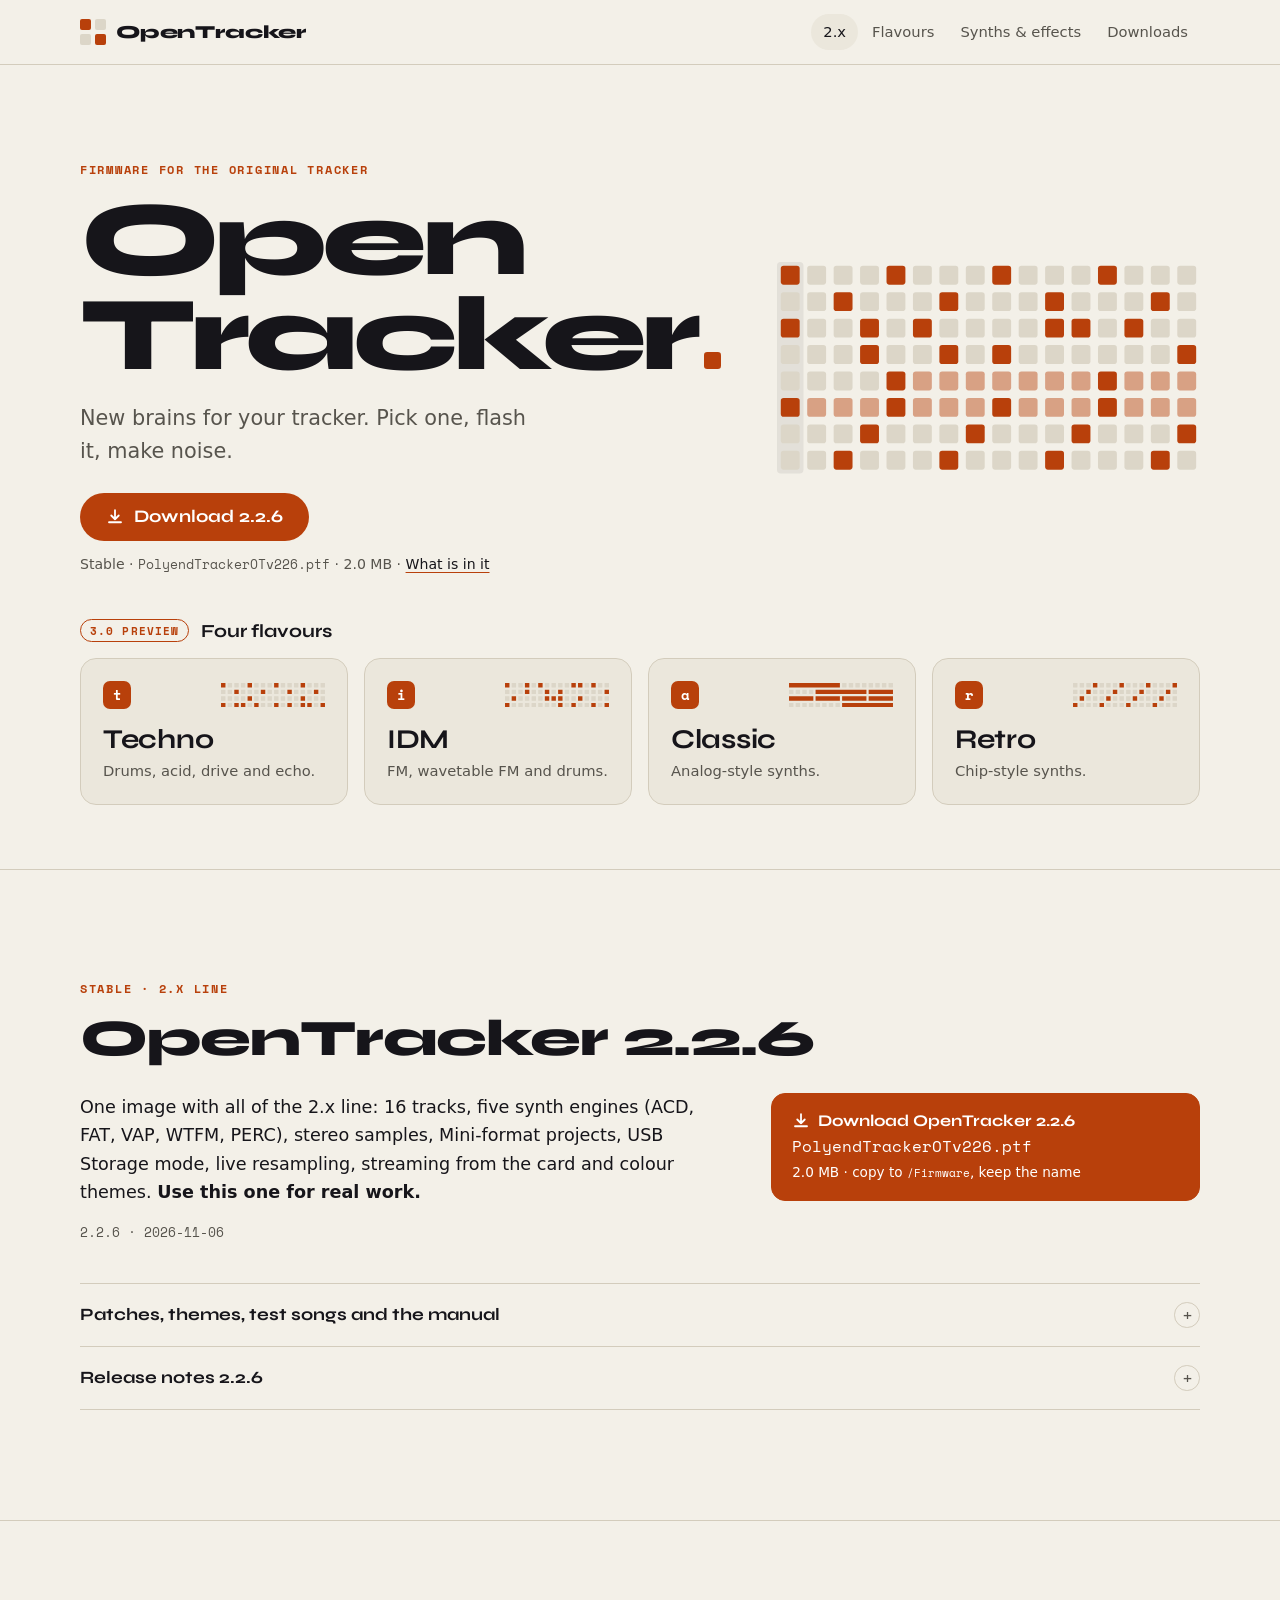
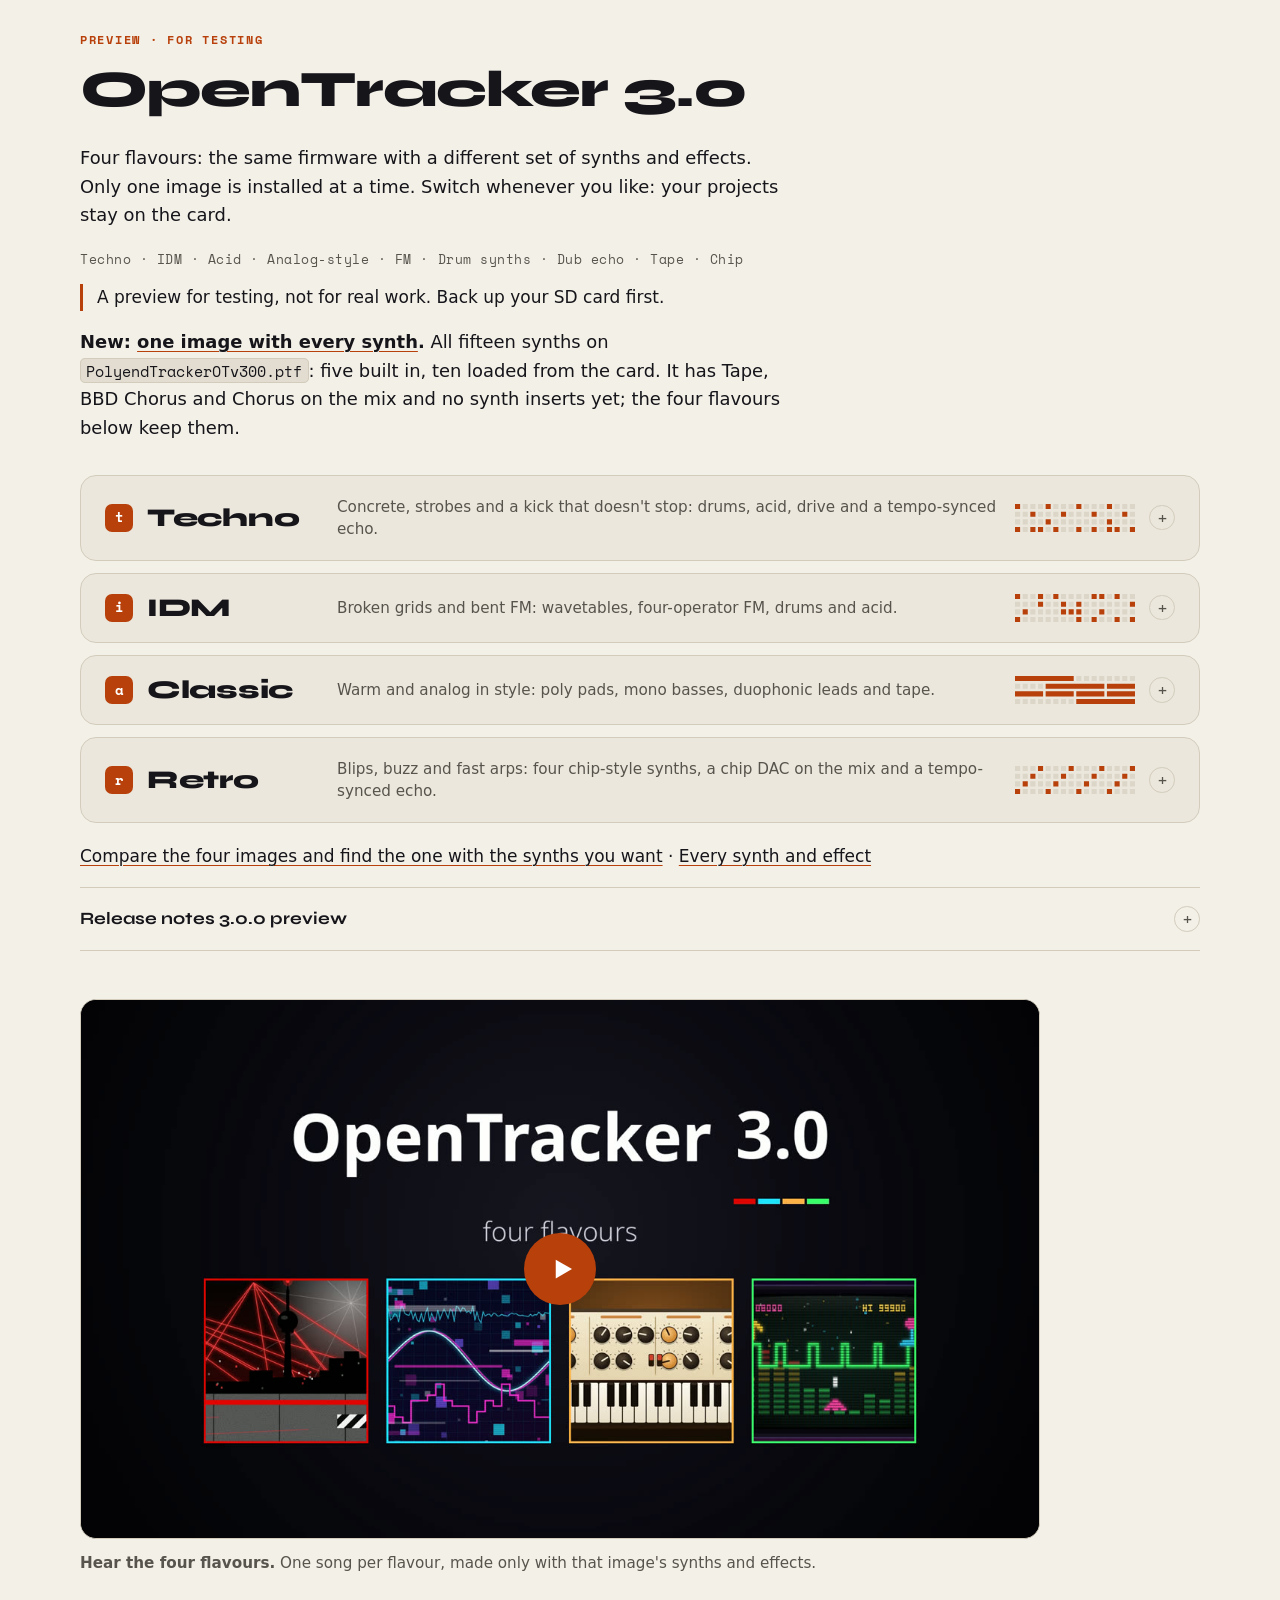
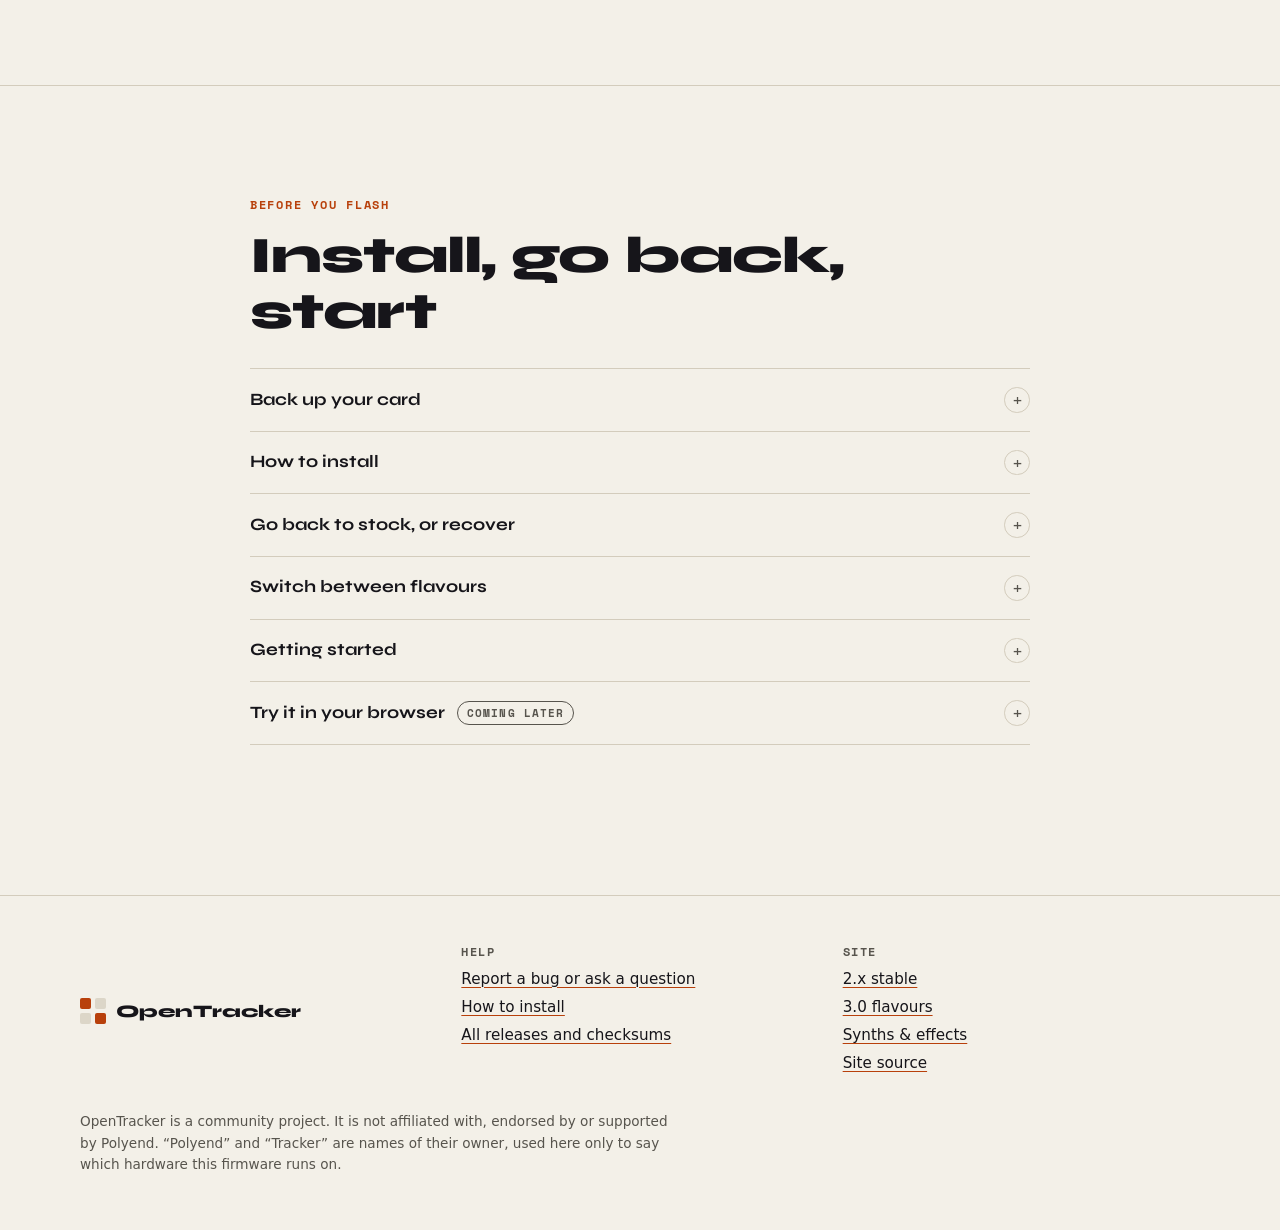
==== 2x.html @ b496b509 "Home is the 3.0 one-image page; the old home moves to 2x.html index.html is now the one-image 3.0 pa" ====
<!doctype html>
<html lang="en">
<head>
<meta charset="utf-8">
<meta name="viewport" content="width=device-width, initial-scale=1">
<title>OpenTracker 2.x and 3.0 flavours</title>
<meta name="description" content="OpenTracker is an open, community firmware for the original Polyend Tracker. Pick your sound: Techno, IDM, Classic or Retro, or the stable 2.x release.">
<meta name="color-scheme" content="dark light">
<meta name="theme-color" content="#0e0e10" media="(prefers-color-scheme: dark)">
<meta name="theme-color" content="#f3f0e8" media="(prefers-color-scheme: light)">
<link rel="icon" href="assets/favicon.svg" type="image/svg+xml">
<link rel="preconnect" href="https://fonts.googleapis.com">
<link rel="preconnect" href="https://fonts.gstatic.com" crossorigin>
<link rel="stylesheet" href="https://fonts.googleapis.com/css2?family=Space+Mono:wght@400;700&amp;family=Syne:wght@600;700;800&amp;display=swap">
<link rel="stylesheet" href="assets/style.css">
</head>
<body class="home">
<!-- GEN:header -->
<a class="skip" href="#main">Skip to content</a>
<header class="site-head">
  <div class="wrap head-in">
    <a class="brand" href="index.html" aria-label="OpenTracker home"><svg class="logo" width="26" height="26" viewBox="0 0 26 26" aria-hidden="true" focusable="false"><rect x="0" y="0" width="11" height="11" rx="2" class="l1"/><rect x="15" y="0" width="11" height="11" rx="2" class="l0"/><rect x="0" y="15" width="11" height="11" rx="2" class="l0"/><rect x="15" y="15" width="11" height="11" rx="2" class="l1"/></svg><span>OpenTracker</span></a>
    <nav class="nav" aria-label="Main"><ul><li><a href="2x.html" aria-current="page">2.x</a></li><li><a href="images.html">Flavours</a></li><li><a href="modules.html">Synths &amp; effects</a></li><li><a href="downloads.html">Downloads</a></li></ul></nav>
  </div>
</header>
<!-- /GEN:header -->

<main id="main">
  <section class="hero" aria-labelledby="hero-h">
    <div class="wrap hero-in">
      <div class="hero-text">
        <p class="eyebrow">Firmware for the original Tracker</p>
        <h1 id="hero-h"><span>Open</span><span>Tracker</span></h1>
        <p class="hero-line">New brains for your tracker. Pick one, flash it, make noise.</p>
        <div class="hero-cta">
<!-- GEN:hero-dl -->
<a class="cta" href="https://github.com/opentracker-fw/opentracker-fw.github.io/releases/download/v2.2.6/PolyendTrackerOTv226.ptf"><svg viewBox="0 0 24 24" width="18" height="18" aria-hidden="true" focusable="false"><path d="M12 3v12m0 0-5-5m5 5 5-5M4 19h16" fill="none" stroke="currentColor" stroke-width="2.4" stroke-linecap="round" stroke-linejoin="round"/></svg><span>Download 2.2.6</span></a>
        <p class="cta-meta">Stable &middot; <span class="mono">PolyendTrackerOTv226.ptf</span> &middot; 2.0 MB
        &middot; <a href="#stable">What is in it</a></p>
<!-- /GEN:hero-dl -->
        </div>
      </div>
      <div class="hero-art">
<!-- GEN:hero-art -->
<svg class="hero-grid" viewBox="-4 -4 448 224" aria-hidden="true" focusable="false"><rect class="ph" x="-4" y="-4" width="28" height="224" rx="4"/><rect class="s1" style="--c:0" x="0" y="0" width="20" height="20" rx="3"/><rect class="s0" style="--c:1" x="28" y="0" width="20" height="20" rx="3"/><rect class="s0" style="--c:2" x="56" y="0" width="20" height="20" rx="3"/><rect class="s0" style="--c:3" x="84" y="0" width="20" height="20" rx="3"/><rect class="s1" style="--c:4" x="112" y="0" width="20" height="20" rx="3"/><rect class="s0" style="--c:5" x="140" y="0" width="20" height="20" rx="3"/><rect class="s0" style="--c:6" x="168" y="0" width="20" height="20" rx="3"/><rect class="s0" style="--c:7" x="196" y="0" width="20" height="20" rx="3"/><rect class="s1" style="--c:8" x="224" y="0" width="20" height="20" rx="3"/><rect class="s0" style="--c:9" x="252" y="0" width="20" height="20" rx="3"/><rect class="s0" style="--c:10" x="280" y="0" width="20" height="20" rx="3"/><rect class="s0" style="--c:11" x="308" y="0" width="20" height="20" rx="3"/><rect class="s1" style="--c:12" x="336" y="0" width="20" height="20" rx="3"/><rect class="s0" style="--c:13" x="364" y="0" width="20" height="20" rx="3"/><rect class="s0" style="--c:14" x="392" y="0" width="20" height="20" rx="3"/><rect class="s0" style="--c:15" x="420" y="0" width="20" height="20" rx="3"/><rect class="s0" style="--c:0" x="0" y="28" width="20" height="20" rx="3"/><rect class="s0" style="--c:1" x="28" y="28" width="20" height="20" rx="3"/><rect class="s1" style="--c:2" x="56" y="28" width="20" height="20" rx="3"/><rect class="s0" style="--c:3" x="84" y="28" width="20" height="20" rx="3"/><rect class="s0" style="--c:4" x="112" y="28" width="20" height="20" rx="3"/><rect class="s0" style="--c:5" x="140" y="28" width="20" height="20" rx="3"/><rect class="s1" style="--c:6" x="168" y="28" width="20" height="20" rx="3"/><rect class="s0" style="--c:7" x="196" y="28" width="20" height="20" rx="3"/><rect class="s0" style="--c:8" x="224" y="28" width="20" height="20" rx="3"/><rect class="s0" style="--c:9" x="252" y="28" width="20" height="20" rx="3"/><rect class="s1" style="--c:10" x="280" y="28" width="20" height="20" rx="3"/><rect class="s0" style="--c:11" x="308" y="28" width="20" height="20" rx="3"/><rect class="s0" style="--c:12" x="336" y="28" width="20" height="20" rx="3"/><rect class="s0" style="--c:13" x="364" y="28" width="20" height="20" rx="3"/><rect class="s1" style="--c:14" x="392" y="28" width="20" height="20" rx="3"/><rect class="s0" style="--c:15" x="420" y="28" width="20" height="20" rx="3"/><rect class="s1" style="--c:0" x="0" y="56" width="20" height="20" rx="3"/><rect class="s0" style="--c:1" x="28" y="56" width="20" height="20" rx="3"/><rect class="s0" style="--c:2" x="56" y="56" width="20" height="20" rx="3"/><rect class="s1" style="--c:3" x="84" y="56" width="20" height="20" rx="3"/><rect class="s0" style="--c:4" x="112" y="56" width="20" height="20" rx="3"/><rect class="s1" style="--c:5" x="140" y="56" width="20" height="20" rx="3"/><rect class="s0" style="--c:6" x="168" y="56" width="20" height="20" rx="3"/><rect class="s0" style="--c:7" x="196" y="56" width="20" height="20" rx="3"/><rect class="s0" style="--c:8" x="224" y="56" width="20" height="20" rx="3"/><rect class="s0" style="--c:9" x="252" y="56" width="20" height="20" rx="3"/><rect class="s1" style="--c:10" x="280" y="56" width="20" height="20" rx="3"/><rect class="s1" style="--c:11" x="308" y="56" width="20" height="20" rx="3"/><rect class="s0" style="--c:12" x="336" y="56" width="20" height="20" rx="3"/><rect class="s1" style="--c:13" x="364" y="56" width="20" height="20" rx="3"/><rect class="s0" style="--c:14" x="392" y="56" width="20" height="20" rx="3"/><rect class="s0" style="--c:15" x="420" y="56" width="20" height="20" rx="3"/><rect class="s0" style="--c:0" x="0" y="84" width="20" height="20" rx="3"/><rect class="s0" style="--c:1" x="28" y="84" width="20" height="20" rx="3"/><rect class="s0" style="--c:2" x="56" y="84" width="20" height="20" rx="3"/><rect class="s1" style="--c:3" x="84" y="84" width="20" height="20" rx="3"/><rect class="s0" style="--c:4" x="112" y="84" width="20" height="20" rx="3"/><rect class="s0" style="--c:5" x="140" y="84" width="20" height="20" rx="3"/><rect class="s1" style="--c:6" x="168" y="84" width="20" height="20" rx="3"/><rect class="s0" style="--c:7" x="196" y="84" width="20" height="20" rx="3"/><rect class="s1" style="--c:8" x="224" y="84" width="20" height="20" rx="3"/><rect class="s0" style="--c:9" x="252" y="84" width="20" height="20" rx="3"/><rect class="s0" style="--c:10" x="280" y="84" width="20" height="20" rx="3"/><rect class="s0" style="--c:11" x="308" y="84" width="20" height="20" rx="3"/><rect class="s0" style="--c:12" x="336" y="84" width="20" height="20" rx="3"/><rect class="s0" style="--c:13" x="364" y="84" width="20" height="20" rx="3"/><rect class="s0" style="--c:14" x="392" y="84" width="20" height="20" rx="3"/><rect class="s1" style="--c:15" x="420" y="84" width="20" height="20" rx="3"/><rect class="s0" style="--c:0" x="0" y="112" width="20" height="20" rx="3"/><rect class="s0" style="--c:1" x="28" y="112" width="20" height="20" rx="3"/><rect class="s0" style="--c:2" x="56" y="112" width="20" height="20" rx="3"/><rect class="s0" style="--c:3" x="84" y="112" width="20" height="20" rx="3"/><rect class="s1" style="--c:4" x="112" y="112" width="20" height="20" rx="3"/><rect class="s2" style="--c:5" x="140" y="112" width="20" height="20" rx="3"/><rect class="s2" style="--c:6" x="168" y="112" width="20" height="20" rx="3"/><rect class="s2" style="--c:7" x="196" y="112" width="20" height="20" rx="3"/><rect class="s2" style="--c:8" x="224" y="112" width="20" height="20" rx="3"/><rect class="s2" style="--c:9" x="252" y="112" width="20" height="20" rx="3"/><rect class="s2" style="--c:10" x="280" y="112" width="20" height="20" rx="3"/><rect class="s2" style="--c:11" x="308" y="112" width="20" height="20" rx="3"/><rect class="s1" style="--c:12" x="336" y="112" width="20" height="20" rx="3"/><rect class="s2" style="--c:13" x="364" y="112" width="20" height="20" rx="3"/><rect class="s2" style="--c:14" x="392" y="112" width="20" height="20" rx="3"/><rect class="s2" style="--c:15" x="420" y="112" width="20" height="20" rx="3"/><rect class="s1" style="--c:0" x="0" y="140" width="20" height="20" rx="3"/><rect class="s2" style="--c:1" x="28" y="140" width="20" height="20" rx="3"/><rect class="s2" style="--c:2" x="56" y="140" width="20" height="20" rx="3"/><rect class="s2" style="--c:3" x="84" y="140" width="20" height="20" rx="3"/><rect class="s1" style="--c:4" x="112" y="140" width="20" height="20" rx="3"/><rect class="s2" style="--c:5" x="140" y="140" width="20" height="20" rx="3"/><rect class="s2" style="--c:6" x="168" y="140" width="20" height="20" rx="3"/><rect class="s2" style="--c:7" x="196" y="140" width="20" height="20" rx="3"/><rect class="s1" style="--c:8" x="224" y="140" width="20" height="20" rx="3"/><rect class="s2" style="--c:9" x="252" y="140" width="20" height="20" rx="3"/><rect class="s2" style="--c:10" x="280" y="140" width="20" height="20" rx="3"/><rect class="s2" style="--c:11" x="308" y="140" width="20" height="20" rx="3"/><rect class="s1" style="--c:12" x="336" y="140" width="20" height="20" rx="3"/><rect class="s2" style="--c:13" x="364" y="140" width="20" height="20" rx="3"/><rect class="s2" style="--c:14" x="392" y="140" width="20" height="20" rx="3"/><rect class="s2" style="--c:15" x="420" y="140" width="20" height="20" rx="3"/><rect class="s0" style="--c:0" x="0" y="168" width="20" height="20" rx="3"/><rect class="s0" style="--c:1" x="28" y="168" width="20" height="20" rx="3"/><rect class="s0" style="--c:2" x="56" y="168" width="20" height="20" rx="3"/><rect class="s1" style="--c:3" x="84" y="168" width="20" height="20" rx="3"/><rect class="s0" style="--c:4" x="112" y="168" width="20" height="20" rx="3"/><rect class="s0" style="--c:5" x="140" y="168" width="20" height="20" rx="3"/><rect class="s0" style="--c:6" x="168" y="168" width="20" height="20" rx="3"/><rect class="s1" style="--c:7" x="196" y="168" width="20" height="20" rx="3"/><rect class="s0" style="--c:8" x="224" y="168" width="20" height="20" rx="3"/><rect class="s0" style="--c:9" x="252" y="168" width="20" height="20" rx="3"/><rect class="s0" style="--c:10" x="280" y="168" width="20" height="20" rx="3"/><rect class="s1" style="--c:11" x="308" y="168" width="20" height="20" rx="3"/><rect class="s0" style="--c:12" x="336" y="168" width="20" height="20" rx="3"/><rect class="s0" style="--c:13" x="364" y="168" width="20" height="20" rx="3"/><rect class="s0" style="--c:14" x="392" y="168" width="20" height="20" rx="3"/><rect class="s1" style="--c:15" x="420" y="168" width="20" height="20" rx="3"/><rect class="s0" style="--c:0" x="0" y="196" width="20" height="20" rx="3"/><rect class="s0" style="--c:1" x="28" y="196" width="20" height="20" rx="3"/><rect class="s1" style="--c:2" x="56" y="196" width="20" height="20" rx="3"/><rect class="s0" style="--c:3" x="84" y="196" width="20" height="20" rx="3"/><rect class="s0" style="--c:4" x="112" y="196" width="20" height="20" rx="3"/><rect class="s0" style="--c:5" x="140" y="196" width="20" height="20" rx="3"/><rect class="s1" style="--c:6" x="168" y="196" width="20" height="20" rx="3"/><rect class="s0" style="--c:7" x="196" y="196" width="20" height="20" rx="3"/><rect class="s0" style="--c:8" x="224" y="196" width="20" height="20" rx="3"/><rect class="s0" style="--c:9" x="252" y="196" width="20" height="20" rx="3"/><rect class="s1" style="--c:10" x="280" y="196" width="20" height="20" rx="3"/><rect class="s0" style="--c:11" x="308" y="196" width="20" height="20" rx="3"/><rect class="s0" style="--c:12" x="336" y="196" width="20" height="20" rx="3"/><rect class="s0" style="--c:13" x="364" y="196" width="20" height="20" rx="3"/><rect class="s1" style="--c:14" x="392" y="196" width="20" height="20" rx="3"/><rect class="s0" style="--c:15" x="420" y="196" width="20" height="20" rx="3"/></svg>
<!-- /GEN:hero-art -->
      </div>
    </div>
    <div class="wrap">
      <h2 class="flav-title" id="flavours"><span class="pill">3.0 preview</span> Four flavours</h2>
      <ul class="fcards">
<!-- GEN:flavour-hero -->
<li><a class="fcard" href="#get-techno">
  <span class="fcard-top"><span class="key" aria-hidden="true">t</span><svg class="steps" viewBox="0 0 141 33" aria-hidden="true" focusable="false"><path class="s0" d="M9 0h6v6h-6zM18 0h6v6h-6zM27 0h6v6h-6zM45 0h6v6h-6zM54 0h6v6h-6zM63 0h6v6h-6zM81 0h6v6h-6zM90 0h6v6h-6zM99 0h6v6h-6zM117 0h6v6h-6zM126 0h6v6h-6zM135 0h6v6h-6zM0 9h6v6h-6zM9 9h6v6h-6zM27 9h6v6h-6zM36 9h6v6h-6zM45 9h6v6h-6zM63 9h6v6h-6zM72 9h6v6h-6zM81 9h6v6h-6zM99 9h6v6h-6zM108 9h6v6h-6zM117 9h6v6h-6zM135 9h6v6h-6zM0 18h6v6h-6zM9 18h6v6h-6zM18 18h6v6h-6zM27 18h6v6h-6zM45 18h6v6h-6zM54 18h6v6h-6zM63 18h6v6h-6zM72 18h6v6h-6zM81 18h6v6h-6zM90 18h6v6h-6zM99 18h6v6h-6zM117 18h6v6h-6zM126 18h6v6h-6zM135 18h6v6h-6zM9 27h6v6h-6zM36 27h6v6h-6zM54 27h6v6h-6zM63 27h6v6h-6zM81 27h6v6h-6zM99 27h6v6h-6zM126 27h6v6h-6z"/><path class="s1" d="M0 0h6v6h-6zM36 0h6v6h-6zM72 0h6v6h-6zM108 0h6v6h-6zM18 9h6v6h-6zM54 9h6v6h-6zM90 9h6v6h-6zM126 9h6v6h-6zM36 18h6v6h-6zM108 18h6v6h-6zM0 27h6v6h-6zM18 27h6v6h-6zM27 27h6v6h-6zM45 27h6v6h-6zM72 27h6v6h-6zM90 27h6v6h-6zM108 27h6v6h-6zM117 27h6v6h-6zM135 27h6v6h-6z"/></svg></span>
  <span class="fcard-name">Techno</span>
  <span class="fcard-words">Drums, acid, drive and echo.</span>
</a></li>
<li><a class="fcard" href="#get-idm">
  <span class="fcard-top"><span class="key" aria-hidden="true">i</span><svg class="steps" viewBox="0 0 141 33" aria-hidden="true" focusable="false"><path class="s0" d="M9 0h6v6h-6zM18 0h6v6h-6zM36 0h6v6h-6zM54 0h6v6h-6zM63 0h6v6h-6zM72 0h6v6h-6zM81 0h6v6h-6zM108 0h6v6h-6zM126 0h6v6h-6zM135 0h6v6h-6zM0 9h6v6h-6zM9 9h6v6h-6zM18 9h6v6h-6zM36 9h6v6h-6zM45 9h6v6h-6zM63 9h6v6h-6zM81 9h6v6h-6zM90 9h6v6h-6zM99 9h6v6h-6zM108 9h6v6h-6zM117 9h6v6h-6zM126 9h6v6h-6zM0 18h6v6h-6zM18 18h6v6h-6zM27 18h6v6h-6zM36 18h6v6h-6zM45 18h6v6h-6zM81 18h6v6h-6zM90 18h6v6h-6zM108 18h6v6h-6zM117 18h6v6h-6zM126 18h6v6h-6zM135 18h6v6h-6zM9 27h6v6h-6zM18 27h6v6h-6zM27 27h6v6h-6zM36 27h6v6h-6zM45 27h6v6h-6zM54 27h6v6h-6zM63 27h6v6h-6zM81 27h6v6h-6zM99 27h6v6h-6zM108 27h6v6h-6zM126 27h6v6h-6z"/><path class="s1" d="M0 0h6v6h-6zM27 0h6v6h-6zM45 0h6v6h-6zM90 0h6v6h-6zM99 0h6v6h-6zM117 0h6v6h-6zM27 9h6v6h-6zM54 9h6v6h-6zM72 9h6v6h-6zM135 9h6v6h-6zM9 18h6v6h-6zM54 18h6v6h-6zM63 18h6v6h-6zM72 18h6v6h-6zM99 18h6v6h-6zM0 27h6v6h-6zM72 27h6v6h-6zM90 27h6v6h-6zM117 27h6v6h-6zM135 27h6v6h-6z"/></svg></span>
  <span class="fcard-name">IDM</span>
  <span class="fcard-words">FM, wavetable FM and drums.</span>
</a></li>
<li><a class="fcard" href="#get-classic">
  <span class="fcard-top"><span class="key" aria-hidden="true">a</span><svg class="steps" viewBox="0 0 141 33" aria-hidden="true" focusable="false"><path class="s0" d="M72 0h6v6h-6zM81 0h6v6h-6zM90 0h6v6h-6zM99 0h6v6h-6zM108 0h6v6h-6zM117 0h6v6h-6zM126 0h6v6h-6zM135 0h6v6h-6zM0 9h6v6h-6zM9 9h6v6h-6zM18 9h6v6h-6zM27 9h6v6h-6zM0 27h6v6h-6zM9 27h6v6h-6zM18 27h6v6h-6zM27 27h6v6h-6zM36 27h6v6h-6zM45 27h6v6h-6zM54 27h6v6h-6zM63 27h6v6h-6z"/><path class="s1" d="M0 0h69v6h-69zM36 9h69v6h-69zM108 9h33v6h-33zM0 18h33v6h-33zM36 18h33v6h-33zM72 18h33v6h-33zM108 18h33v6h-33zM72 27h69v6h-69z"/></svg></span>
  <span class="fcard-name">Classic</span>
  <span class="fcard-words">Analog-style synths.</span>
</a></li>
<li><a class="fcard" href="#get-retro">
  <span class="fcard-top"><span class="key" aria-hidden="true">r</span><svg class="steps" viewBox="0 0 141 33" aria-hidden="true" focusable="false"><path class="s0" d="M0 0h6v6h-6zM9 0h6v6h-6zM18 0h6v6h-6zM36 0h6v6h-6zM45 0h6v6h-6zM54 0h6v6h-6zM72 0h6v6h-6zM81 0h6v6h-6zM90 0h6v6h-6zM108 0h6v6h-6zM117 0h6v6h-6zM126 0h6v6h-6zM0 9h6v6h-6zM9 9h6v6h-6zM27 9h6v6h-6zM36 9h6v6h-6zM45 9h6v6h-6zM63 9h6v6h-6zM72 9h6v6h-6zM81 9h6v6h-6zM99 9h6v6h-6zM108 9h6v6h-6zM117 9h6v6h-6zM135 9h6v6h-6zM0 18h6v6h-6zM18 18h6v6h-6zM27 18h6v6h-6zM36 18h6v6h-6zM54 18h6v6h-6zM63 18h6v6h-6zM72 18h6v6h-6zM90 18h6v6h-6zM99 18h6v6h-6zM108 18h6v6h-6zM126 18h6v6h-6zM135 18h6v6h-6zM9 27h6v6h-6zM18 27h6v6h-6zM27 27h6v6h-6zM45 27h6v6h-6zM54 27h6v6h-6zM63 27h6v6h-6zM81 27h6v6h-6zM90 27h6v6h-6zM99 27h6v6h-6zM117 27h6v6h-6zM126 27h6v6h-6zM135 27h6v6h-6z"/><path class="s1" d="M27 0h6v6h-6zM63 0h6v6h-6zM99 0h6v6h-6zM135 0h6v6h-6zM18 9h6v6h-6zM54 9h6v6h-6zM90 9h6v6h-6zM126 9h6v6h-6zM9 18h6v6h-6zM45 18h6v6h-6zM81 18h6v6h-6zM117 18h6v6h-6zM0 27h6v6h-6zM36 27h6v6h-6zM72 27h6v6h-6zM108 27h6v6h-6z"/></svg></span>
  <span class="fcard-name">Retro</span>
  <span class="fcard-words">Chip-style synths.</span>
</a></li>
<!-- /GEN:flavour-hero -->
      </ul>
    </div>
  </section>

  <section class="band" id="stable" aria-labelledby="stable-sec-h">
    <div class="wrap">
      <p class="kicker">Stable &middot; 2.x line</p>
<!-- GEN:stable-card -->
<h2 id="stable-sec-h">OpenTracker 2.2.6</h2>
<div class="stable">
  <div class="stable-text">
    <p>One image with all of the 2.x line: 16 tracks, five synth engines (ACD, FAT, VAP, WTFM, PERC),
    stereo samples, Mini-format projects, USB Storage mode, live resampling, streaming from the card and
    colour themes. <strong>Use this one for real work.</strong></p>
    <p class="fw-meta">2.2.6 &middot; 2026-11-06</p>
  </div>
  <div class="stable-dl">
    <a class="dl dl-main" href="https://github.com/opentracker-fw/opentracker-fw.github.io/releases/download/v2.2.6/PolyendTrackerOTv226.ptf">
      <span class="dl-top"><svg viewBox="0 0 24 24" width="18" height="18" aria-hidden="true" focusable="false"><path d="M12 3v12m0 0-5-5m5 5 5-5M4 19h16" fill="none" stroke="currentColor" stroke-width="2.4" stroke-linecap="round" stroke-linejoin="round"/></svg> Download OpenTracker 2.2.6</span>
      <span class="dl-file">PolyendTrackerOTv226.ptf</span>
      <span class="dl-meta">2.0 MB &middot; copy to <code>/Firmware</code>, keep the name</span>
    </a>
  </div>
</div>
<details class="fold">
  <summary>Patches, themes, test songs and the manual</summary>
  <div class="fold-body">
    <ul class="files"><li><a href="https://github.com/opentracker-fw/opentracker-fw.github.io/releases/download/v2.2.6/OpenTracker-2.2.6-Patches.zip">Patches</a> <span class="meta">82 patches, 42.5 KB</span></li><li><a href="https://github.com/opentracker-fw/opentracker-fw.github.io/releases/download/v2.2.6/OpenTracker-2.2.6-Themes.zip">Themes</a> <span class="meta">12 colour themes, 6.2 KB</span></li><li><a href="https://github.com/opentracker-fw/opentracker-fw.github.io/releases/download/v2.2.6/OpenTracker-2.2.6-Projects.zip">Test songs</a> <span class="meta">copy to /Projects, 32.4 MB</span></li><li><a href="https://github.com/opentracker-fw/opentracker-fw.github.io/releases/download/v2.2.6/OpenTracker-2.2.6-Manual.pdf">Manual (PDF)</a> <span class="meta">the 2.x user manual, 30.4 MB</span></li></ul>
    <p><a href="downloads.html#v2.2.6">All files, checksums and release notes</a> &middot;
    <a href="https://github.com/sandlbn/polyend-tracker-re/tree/v2">Source on GitHub: fork it and contribute</a></p>
  </div>
</details>
<!-- /GEN:stable-card -->
      <details class="fold">
        <summary>Release notes <!-- GEN:stable-version -->2.2.6<!-- /GEN:stable-version --></summary>
        <div class="fold-body notes-body">
<!-- GEN:notes-stable -->
<h3>OpenTracker 2.2.6</h3>
<p>The current stable release of the 2.x line: an open, community firmware for the original Polyend Tracker. 2.x brings 16 tracks, three synth slots, stereo samples, Mini-format project files and USB Storage mode to the original hardware.</p>
<p>OpenTracker is not affiliated with, endorsed by or supported by Polyend.</p>
<h4>Files</h4>
<ul>
<li><code>PolyendTrackerOTv226.ptf</code>: the firmware image.</li>
<li><code>OpenTracker-2.2.6-Patches.zip</code>: the preset pack (82 patches: ACD 12, FAT 8, VAP 16, WTFM 30, PERC 16, the same as in 2.2.5). Copy <code>Patches/</code> to the root of the card and merge it with what is there.</li>
<li><code>OpenTracker-2.2.6-Themes.zip</code>: 12 example colour themes. Unzip it to the root of the card; the files land in <code>/Themes</code>.</li>
<li><code>OpenTracker-2.2.6-Projects.zip</code>: the test songs. Copy them to <code>/Projects</code> on the card.</li>
<li><code>OpenTracker-2.2.6-Manual.pdf</code>: the 2.x user manual for this release.</li>
<li><code>SHA256SUMS</code>: checksums of every file. Check them with <code>sha256sum -c SHA256SUMS</code>.</li>
</ul>
<h4>Install</h4>
<ol>
<li>Back up your SD card.</li>
<li>Copy <code>PolyendTrackerOTv226.ptf</code> to <code>/Firmware</code> on the card. Keep the file name as it is: the updater only takes names of exactly 24 characters.</li>
<li>Go to <strong>Config &gt; Firmware update</strong>, select the image and confirm. If the screen stays dark after the update, press the power button once.</li>
</ol>
<p><strong>Going back:</strong> keep the stock 1.9.2 image in <code>/Firmware</code> and install it the same way. From a running OpenTracker you can also write its file name into <code>/Firmware/ot_restore.txt</code> and power-cycle. Keep only the image you want, plus stock, in <code>/Firmware</code>: the rear reset button installs a <code>.ptf</code> from that folder.</p>
<h4>New in 2.2.6</h4>
<ul>
<li><strong>Pattern pads with one finger</strong> (GitHub issue #153): a short tap of F1 on its own keeps the pads on patterns. Press pads to pick patterns; tap F1 again, or press another screen button, to return the pads to notes. Play and Stop keep it. The current pattern&#x27;s pad blinks, a queued pattern&#x27;s pad is lit full, patterns with notes are dim. Holding F1 with a pad, an arrow or the encoder works as before.</li>
<li><strong>Resample, Place on</strong> (PR #149): tracks without notes in the current pattern are green, tracks with notes red (placing there mixes the take with them). From and Place on list tracks by their names.</li>
<li><strong>Radio stereo:</strong> Config &gt; General &gt; Radio stereo = On makes the built-in radio stereo, and the Sample Recorder records it as <em>Radio ST</em>. Off, the default, keeps it mono as on stock (cleaner on weak stations, half the memory). Rows after it in General move down by one.</li>
<li><strong>WAV files that peak past full scale:</strong> 32-bit float files often go above full scale when exported from a computer. Those samples are now clipped at full scale. Before, they wrapped around and the file played as harsh noise, in Preview and as an instrument.</li>
</ul>
<p>Thanks to the testers for their reports.</p>
<h4>New in 2.2.5</h4>
<p>The Performance screen works as on stock 1.9.2, and its FX reach synth notes; shorter Performance names, note names (Sharps / Flats / Auto), synth release tails that follow the Track Mixer, and Sample Loader and Sample Playback fixes. See the <a href="https://github.com/opentracker-fw/opentracker-fw.github.io/releases/tag/v2.2.5">2.2.5 release</a>.</p>
<h4>If you are coming from 2.2.4 or earlier: the Performance screen</h4>
<p>The Performance screen now works as on stock 1.9.2. If you used it in earlier 2.x releases:</p>
<ul>
<li><strong>Every track starts with its FX off.</strong> Press and release a track&#x27;s screen button to turn its FX on. A pad then reaches only the tracks you picked.</li>
<li><strong>A red label means FX on.</strong> Before, red meant off.</li>
<li><strong>The filters start from the instrument&#x27;s own cutoff</strong>, not from an open filter. <strong>Saved performances with a filter column can sound different:</strong> High-pass on an instrument with an open filter is now nearly silent, as on stock.</li>
</ul>
<h4>The 2.x line</h4>
<ul>
<li><strong>16 tracks:</strong> tracks 13-16 work like MIDI tracks.</li>
<li><strong>Three synth slots (S1-S3)</strong> with five engines of our own sound design: ACD, VAP, PERC, FAT and WTFM. FX columns A-F drive six macros; Volume drives macro 7. A shared pool of 4 voices by default (1-8 in Config).</li>
<li><strong>Projects in the Mini&#x27;s format:</strong> 16-track patterns, the three synth slots and <code>.patch</code> files. Older original-Tracker projects open as they are.</li>
<li><strong>Stereo samples</strong> in one-shot, loop, slice and beat-slice modes.</li>
<li><strong>USB Storage mode:</strong> the SD card shows up as a drive on a computer (about 1 MB/s).</li>
<li><strong>Live resampling</strong> (contributed by syamajala): record the mix, one track or Line In into a new instrument while the pattern plays.</li>
<li><strong>Exports at 44.1 kHz</strong>, a CPU meter, and a voice limiter that only ever cuts synth voices.</li>
</ul>
<h4>Known limitations</h4>
<ul>
<li>The synths follow the Mini&#x27;s parameter sets, but the sound is our own design: close, not identical.</li>
<li>The synth voice pool defaults to 4 because of the processor&#x27;s speed.</li>
<li>USB Storage mode: back up the card before first use. Linux systems without a desktop may need <code>partprobe</code> or a re-plug to see the card.</li>
<li>Projects saved by 2.x use 16-track patterns. Stock firmware reads only tracks 1-8 of those patterns.</li>
</ul>
<!-- /GEN:notes-stable -->
        </div>
      </details>
    </div>
  </section>

  <section class="band" id="preview" aria-labelledby="preview-h">
    <div class="wrap">
      <p class="kicker">Preview &middot; for testing</p>
      <h2 id="preview-h">OpenTracker 3.0</h2>
      <p class="lead">Four flavours: the same firmware with a different set of synths and effects. Only one
      image is installed at a time. Switch whenever you like: your projects stay on the card.</p>
      <p class="genres" aria-label="Styles">Techno &middot; IDM &middot; Acid &middot; Analog-style &middot; FM &middot; Drum synths &middot; Dub echo &middot; Tape &middot; Chip</p>
      <p class="warn">A preview for testing, not for real work. Back up your SD card first.</p>
      <p class="lead"><strong>New: <a href="index.html">one image with every synth</a>.</strong> All fifteen synths on
      <code>PolyendTrackerOTv300.ptf</code>: five built in, ten loaded from the card. It has Tape, BBD Chorus and Chorus
      on the mix and no synth inserts yet; the four flavours below keep them.</p>
      <div class="flavours" id="inside-h">
<!-- GEN:flavour-sections -->
<details class="flavour" id="get-techno" data-variant="t">
  <summary>
    <span class="key" aria-hidden="true">t</span>
    <h3 class="flavour-name">Techno</h3>
    <span class="flavour-vibe">Concrete, strobes and a kick that doesn&#x27;t stop: drums, acid, drive and a tempo-synced echo.</span>
    <svg class="steps" viewBox="0 0 141 33" aria-hidden="true" focusable="false"><path class="s0" d="M9 0h6v6h-6zM18 0h6v6h-6zM27 0h6v6h-6zM45 0h6v6h-6zM54 0h6v6h-6zM63 0h6v6h-6zM81 0h6v6h-6zM90 0h6v6h-6zM99 0h6v6h-6zM117 0h6v6h-6zM126 0h6v6h-6zM135 0h6v6h-6zM0 9h6v6h-6zM9 9h6v6h-6zM27 9h6v6h-6zM36 9h6v6h-6zM45 9h6v6h-6zM63 9h6v6h-6zM72 9h6v6h-6zM81 9h6v6h-6zM99 9h6v6h-6zM108 9h6v6h-6zM117 9h6v6h-6zM135 9h6v6h-6zM0 18h6v6h-6zM9 18h6v6h-6zM18 18h6v6h-6zM27 18h6v6h-6zM45 18h6v6h-6zM54 18h6v6h-6zM63 18h6v6h-6zM72 18h6v6h-6zM81 18h6v6h-6zM90 18h6v6h-6zM99 18h6v6h-6zM117 18h6v6h-6zM126 18h6v6h-6zM135 18h6v6h-6zM9 27h6v6h-6zM36 27h6v6h-6zM54 27h6v6h-6zM63 27h6v6h-6zM81 27h6v6h-6zM99 27h6v6h-6zM126 27h6v6h-6z"/><path class="s1" d="M0 0h6v6h-6zM36 0h6v6h-6zM72 0h6v6h-6zM108 0h6v6h-6zM18 9h6v6h-6zM54 9h6v6h-6zM90 9h6v6h-6zM126 9h6v6h-6zM36 18h6v6h-6zM108 18h6v6h-6zM0 27h6v6h-6zM18 27h6v6h-6zM27 27h6v6h-6zM45 27h6v6h-6zM72 27h6v6h-6zM90 27h6v6h-6zM108 27h6v6h-6zM117 27h6v6h-6zM135 27h6v6h-6z"/></svg>
  </summary>
  <div class="flavour-body" id="inside-techno">
    <p class="flavour-tag">Built for the warehouse.</p>
    <div class="flavour-grid">
      <dl class="spec">
        <dt>Synths</dt><dd>ACD, FAT, JU6, D-Type, T-Type</dd>
        <dt>Effects</dt><dd>Dirt, BBD Chorus, Echo, Tape, Phaser</dd>
        <dt>File</dt><dd><a href="https://github.com/opentracker-fw/opentracker-fw.github.io/releases/download/v3.0.0-preview/PolyendTrackerOTt300.ptf" class="mono">PolyendTrackerOTt300.ptf</a> &middot; 2.0 MB</dd>
        <dt>Patches</dt><dd><a href="https://github.com/opentracker-fw/opentracker-fw.github.io/releases/download/v3.0.0-preview/Patches-techno-3.0.0.zip" class="mono">Patches-techno-3.0.0.zip</a> &middot; 24.3 KB</dd>
        <dt>SHA256</dt><dd class="sha">28bde45dcafea9611f26ea75ad1a8b30d19cb69503cc7d6a8b795a04263f8c4d</dd>
        <dt>Build</dt><dd>3.0.0 preview &middot; 2026-11-08 &middot; <a href="downloads.html#v3.0.0-preview">all files</a></dd>
      </dl>
      <div class="flavour-get">
        <a class="dl" href="https://github.com/opentracker-fw/opentracker-fw.github.io/releases/download/v3.0.0-preview/PolyendTrackerOTt300.ptf">
      <span class="dl-top"><svg viewBox="0 0 24 24" width="18" height="18" aria-hidden="true" focusable="false"><path d="M12 3v12m0 0-5-5m5 5 5-5M4 19h16" fill="none" stroke="currentColor" stroke-width="2.4" stroke-linecap="round" stroke-linejoin="round"/></svg> Download Techno</span>
      <span class="dl-file">PolyendTrackerOT<b class="vchar">t</b>300.ptf</span>
      <span class="dl-meta">2.0 MB &middot; copy to <code>/Firmware</code>, keep the name</span>
    </a>
        <ol class="mini-steps">
          <li>Back up your SD card.</li>
          <li>Copy <code>PolyendTrackerOTt300.ptf</code> to <code>/Firmware</code>. Keep the name.</li>
          <li>Copy <code>Patches</code> from <code>Patches-techno-3.0.0.zip</code> to the root of the card and merge it.</li>
          <li><kbd>Config</kbd> &gt; <kbd>Firmware update</kbd>, select the image, confirm.</li>
        </ol>
      </div>
    </div>
    <h4>Inside Techno</h4>
    <ul class="feats"><li><strong>T-Type drums</strong> One patch is a whole kit: kick, snare, clap, three toms, rim, cowbell, hats, crash and ride, each drum with three Characters.</li><li><strong>Dirt</strong> Drive and bitcrush on the whole mix: four shapers, bits, sample rate, tone.</li><li><strong>Echo</strong> A dub echo locked to the song tempo, with ping-pong and duck.</li><li><strong>Acid and stabs</strong> ACD, FAT, JU6 and D-Type for basses, leads and chords.</li></ul>
    <p class="meta">Screens from the OpenTracker simulator, running the same code as the firmware.</p>
    <div class="shots"><figure class="shot"><a href="assets/shots/techno-ttype-edit.png" title="Open at full size (800 x 480)"><img src="assets/shots/techno-ttype-edit.png" width="800" height="480" alt="T-Type: Edit Patch on the kick of OT Kit Deep Boom" loading="lazy"></a><figcaption>T-Type: Edit Patch on the kick of OT Kit Deep Boom</figcaption></figure><figure class="shot"><a href="assets/shots/techno-ttype-kits.png" title="Open at full size (800 x 480)"><img src="assets/shots/techno-ttype-kits.png" width="800" height="480" alt="Twelve T-Type kits in Load Patch" loading="lazy"></a><figcaption>Twelve T-Type kits in Load Patch</figcaption></figure><figure class="shot"><a href="assets/shots/techno-dirt.png" title="Open at full size (800 x 480)"><img src="assets/shots/techno-dirt.png" width="800" height="480" alt="Dirt on the whole mix (Shift + Master)" loading="lazy"></a><figcaption>Dirt on the whole mix (Shift + Master)</figcaption></figure><figure class="shot"><a href="assets/shots/techno-echo.png" title="Open at full size (800 x 480)"><img src="assets/shots/techno-echo.png" width="800" height="480" alt="Echo, synced to the song tempo" loading="lazy"></a><figcaption>Echo, synced to the song tempo</figcaption></figure></div>
  </div>
</details>
<details class="flavour" id="get-idm" data-variant="i">
  <summary>
    <span class="key" aria-hidden="true">i</span>
    <h3 class="flavour-name">IDM</h3>
    <span class="flavour-vibe">Broken grids and bent FM: wavetables, four-operator FM, drums and acid.</span>
    <svg class="steps" viewBox="0 0 141 33" aria-hidden="true" focusable="false"><path class="s0" d="M9 0h6v6h-6zM18 0h6v6h-6zM36 0h6v6h-6zM54 0h6v6h-6zM63 0h6v6h-6zM72 0h6v6h-6zM81 0h6v6h-6zM108 0h6v6h-6zM126 0h6v6h-6zM135 0h6v6h-6zM0 9h6v6h-6zM9 9h6v6h-6zM18 9h6v6h-6zM36 9h6v6h-6zM45 9h6v6h-6zM63 9h6v6h-6zM81 9h6v6h-6zM90 9h6v6h-6zM99 9h6v6h-6zM108 9h6v6h-6zM117 9h6v6h-6zM126 9h6v6h-6zM0 18h6v6h-6zM18 18h6v6h-6zM27 18h6v6h-6zM36 18h6v6h-6zM45 18h6v6h-6zM81 18h6v6h-6zM90 18h6v6h-6zM108 18h6v6h-6zM117 18h6v6h-6zM126 18h6v6h-6zM135 18h6v6h-6zM9 27h6v6h-6zM18 27h6v6h-6zM27 27h6v6h-6zM36 27h6v6h-6zM45 27h6v6h-6zM54 27h6v6h-6zM63 27h6v6h-6zM81 27h6v6h-6zM99 27h6v6h-6zM108 27h6v6h-6zM126 27h6v6h-6z"/><path class="s1" d="M0 0h6v6h-6zM27 0h6v6h-6zM45 0h6v6h-6zM90 0h6v6h-6zM99 0h6v6h-6zM117 0h6v6h-6zM27 9h6v6h-6zM54 9h6v6h-6zM72 9h6v6h-6zM135 9h6v6h-6zM9 18h6v6h-6zM54 18h6v6h-6zM63 18h6v6h-6zM72 18h6v6h-6zM99 18h6v6h-6zM0 27h6v6h-6zM72 27h6v6h-6zM90 27h6v6h-6zM117 27h6v6h-6zM135 27h6v6h-6z"/></svg>
  </summary>
  <div class="flavour-body" id="inside-idm">
    <p class="flavour-tag">Built for the bedroom lab.</p>
    <div class="flavour-grid">
      <dl class="spec">
        <dt>Synths</dt><dd>ACD, FAT, PERC, WTFM, FM4</dd>
        <dt>Effects</dt><dd>Dirt, Chorus, BBD Chorus, Tape, Phaser</dd>
        <dt>File</dt><dd><a href="https://github.com/opentracker-fw/opentracker-fw.github.io/releases/download/v3.0.0-preview/PolyendTrackerOTi300.ptf" class="mono">PolyendTrackerOTi300.ptf</a> &middot; 2.1 MB</dd>
        <dt>Patches</dt><dd><a href="https://github.com/opentracker-fw/opentracker-fw.github.io/releases/download/v3.0.0-preview/Patches-idm-3.0.0.zip" class="mono">Patches-idm-3.0.0.zip</a> &middot; 31.0 KB</dd>
        <dt>SHA256</dt><dd class="sha">37e32bf6d91182187499720963245aeb3ebf7fd091b71967a41f41667fd7a058</dd>
        <dt>Build</dt><dd>3.0.0 preview &middot; 2026-11-08 &middot; <a href="downloads.html#v3.0.0-preview">all files</a></dd>
      </dl>
      <div class="flavour-get">
        <a class="dl" href="https://github.com/opentracker-fw/opentracker-fw.github.io/releases/download/v3.0.0-preview/PolyendTrackerOTi300.ptf">
      <span class="dl-top"><svg viewBox="0 0 24 24" width="18" height="18" aria-hidden="true" focusable="false"><path d="M12 3v12m0 0-5-5m5 5 5-5M4 19h16" fill="none" stroke="currentColor" stroke-width="2.4" stroke-linecap="round" stroke-linejoin="round"/></svg> Download IDM</span>
      <span class="dl-file">PolyendTrackerOT<b class="vchar">i</b>300.ptf</span>
      <span class="dl-meta">2.1 MB &middot; copy to <code>/Firmware</code>, keep the name</span>
    </a>
        <ol class="mini-steps">
          <li>Back up your SD card.</li>
          <li>Copy <code>PolyendTrackerOTi300.ptf</code> to <code>/Firmware</code>. Keep the name.</li>
          <li>Copy <code>Patches</code> from <code>Patches-idm-3.0.0.zip</code> to the root of the card and merge it.</li>
          <li><kbd>Config</kbd> &gt; <kbd>Firmware update</kbd>, select the image, confirm.</li>
        </ol>
      </div>
    </div>
    <h4>Inside IDM</h4>
    <ul class="feats"><li><strong>WTFM</strong> Two-operator wavetable FM with three feedback paths: e-pianos, bells, mallets.</li><li><strong>FM4</strong> Four operators, 8 algorithms, an envelope per operator.</li><li><strong>PERC</strong> A drum machine with one drum per note and tunable toms.</li><li><strong>Chorus and Tape</strong> A stereo chorus and a tape stage on the whole mix.</li></ul>
    <p class="meta">Screens from the OpenTracker simulator, running the same code as the firmware.</p>
    <div class="shots"><figure class="shot"><a href="assets/shots/idm-wtfm-edit.png" title="Open at full size (800 x 480)"><img src="assets/shots/idm-wtfm-edit.png" width="800" height="480" alt="WTFM: the two operators of OT Crystal Pad" loading="lazy"></a><figcaption>WTFM: the two operators of OT Crystal Pad</figcaption></figure><figure class="shot"><a href="assets/shots/idm-fm4-edit.png" title="Open at full size (800 x 480)"><img src="assets/shots/idm-fm4-edit.png" width="800" height="480" alt="FM4: Edit Patch, with the four operators, LFO and Global sections" loading="lazy"></a><figcaption>FM4: Edit Patch, with the four operators, LFO and Global sections</figcaption></figure><figure class="shot"><a href="assets/shots/pattern-editor.png" title="Open at full size (800 x 480)"><img src="assets/shots/pattern-editor.png" width="800" height="480" alt="The pattern editor playing an IDM test song" loading="lazy"></a><figcaption>The pattern editor playing an IDM test song</figcaption></figure></div>
  </div>
</details>
<details class="flavour" id="get-classic" data-variant="a">
  <summary>
    <span class="key" aria-hidden="true">a</span>
    <h3 class="flavour-name">Classic</h3>
    <span class="flavour-vibe">Warm and analog in style: poly pads, mono basses, duophonic leads and tape.</span>
    <svg class="steps" viewBox="0 0 141 33" aria-hidden="true" focusable="false"><path class="s0" d="M72 0h6v6h-6zM81 0h6v6h-6zM90 0h6v6h-6zM99 0h6v6h-6zM108 0h6v6h-6zM117 0h6v6h-6zM126 0h6v6h-6zM135 0h6v6h-6zM0 9h6v6h-6zM9 9h6v6h-6zM18 9h6v6h-6zM27 9h6v6h-6zM0 27h6v6h-6zM9 27h6v6h-6zM18 27h6v6h-6zM27 27h6v6h-6zM36 27h6v6h-6zM45 27h6v6h-6zM54 27h6v6h-6zM63 27h6v6h-6z"/><path class="s1" d="M0 0h69v6h-69zM36 9h69v6h-69zM108 9h33v6h-33zM0 18h33v6h-33zM36 18h33v6h-33zM72 18h33v6h-33zM108 18h33v6h-33zM72 27h69v6h-69z"/></svg>
  </summary>
  <div class="flavour-body" id="inside-classic">
    <p class="flavour-tag">Built for the studio wall of knobs.</p>
    <div class="flavour-grid">
      <dl class="spec">
        <dt>Synths</dt><dd>ACD, FAT, VAP, JU6, D-Type, CS-Type, A-Type</dd>
        <dt>Effects</dt><dd>Dirt, BBD Chorus, Tape, Phaser, Tremolo, Bitcrush</dd>
        <dt>File</dt><dd><a href="https://github.com/opentracker-fw/opentracker-fw.github.io/releases/download/v3.0.0-preview/PolyendTrackerOTa300.ptf" class="mono">PolyendTrackerOTa300.ptf</a> &middot; 2.1 MB</dd>
        <dt>Patches</dt><dd><a href="https://github.com/opentracker-fw/opentracker-fw.github.io/releases/download/v3.0.0-preview/Patches-classic-3.0.0.zip" class="mono">Patches-classic-3.0.0.zip</a> &middot; 49.0 KB</dd>
        <dt>SHA256</dt><dd class="sha">106dbe7a524586cdf32b65aaf3233abf5f740d46f28f52e6bdd62467a704303c</dd>
        <dt>Build</dt><dd>3.0.0 preview &middot; 2026-11-08 &middot; <a href="downloads.html#v3.0.0-preview">all files</a></dd>
      </dl>
      <div class="flavour-get">
        <a class="dl" href="https://github.com/opentracker-fw/opentracker-fw.github.io/releases/download/v3.0.0-preview/PolyendTrackerOTa300.ptf">
      <span class="dl-top"><svg viewBox="0 0 24 24" width="18" height="18" aria-hidden="true" focusable="false"><path d="M12 3v12m0 0-5-5m5 5 5-5M4 19h16" fill="none" stroke="currentColor" stroke-width="2.4" stroke-linecap="round" stroke-linejoin="round"/></svg> Download Classic</span>
      <span class="dl-file">PolyendTrackerOT<b class="vchar">a</b>300.ptf</span>
      <span class="dl-meta">2.1 MB &middot; copy to <code>/Firmware</code>, keep the name</span>
    </a>
        <ol class="mini-steps">
          <li>Back up your SD card.</li>
          <li>Copy <code>PolyendTrackerOTa300.ptf</code> to <code>/Firmware</code>. Keep the name.</li>
          <li>Copy <code>Patches</code> from <code>Patches-classic-3.0.0.zip</code> to the root of the card and merge it.</li>
          <li><kbd>Config</kbd> &gt; <kbd>Firmware update</kbd>, select the image, confirm.</li>
        </ol>
      </div>
    </div>
    <h4>Inside Classic</h4>
    <ul class="feats"><li><strong>CS-Type</strong> Two layers per note, each with its own filters and envelopes; Touch and Ribbon on the macros.</li><li><strong>A-Type</strong> Duophonic: two oscillators, hard sync, ring mod, sample &amp; hold.</li><li><strong>D-Type</strong> Three oscillators into a filter that whistles on its own.</li><li><strong>JU6</strong> A poly with a built-in stereo chorus, saved in every patch.</li></ul>
    <p class="meta">Screens from the OpenTracker simulator, running the same code as the firmware.</p>
    <div class="shots"><figure class="shot"><a href="assets/shots/classic-cstype-edit.png" title="Open at full size (800 x 480)"><img src="assets/shots/classic-cstype-edit.png" width="800" height="480" alt="CS-Type: layer I oscillator of OT Film Pad" loading="lazy"></a><figcaption>CS-Type: layer I oscillator of OT Film Pad</figcaption></figure><figure class="shot"><a href="assets/shots/classic-atype-edit.png" title="Open at full size (800 x 480)"><img src="assets/shots/classic-atype-edit.png" width="800" height="480" alt="A-Type: oscillator 1 of OT Lead 2-Osc" loading="lazy"></a><figcaption>A-Type: oscillator 1 of OT Lead 2-Osc</figcaption></figure><figure class="shot"><a href="assets/shots/classic-dtype-edit.png" title="Open at full size (800 x 480)"><img src="assets/shots/classic-dtype-edit.png" width="800" height="480" alt="D-Type: oscillator 1 of OT Growl Bass" loading="lazy"></a><figcaption>D-Type: oscillator 1 of OT Growl Bass</figcaption></figure></div>
  </div>
</details>
<details class="flavour" id="get-retro" data-variant="r">
  <summary>
    <span class="key" aria-hidden="true">r</span>
    <h3 class="flavour-name">Retro</h3>
    <span class="flavour-vibe">Blips, buzz and fast arps: four chip-style synths, a chip DAC on the mix and a tempo-synced echo.</span>
    <svg class="steps" viewBox="0 0 141 33" aria-hidden="true" focusable="false"><path class="s0" d="M0 0h6v6h-6zM9 0h6v6h-6zM18 0h6v6h-6zM36 0h6v6h-6zM45 0h6v6h-6zM54 0h6v6h-6zM72 0h6v6h-6zM81 0h6v6h-6zM90 0h6v6h-6zM108 0h6v6h-6zM117 0h6v6h-6zM126 0h6v6h-6zM0 9h6v6h-6zM9 9h6v6h-6zM27 9h6v6h-6zM36 9h6v6h-6zM45 9h6v6h-6zM63 9h6v6h-6zM72 9h6v6h-6zM81 9h6v6h-6zM99 9h6v6h-6zM108 9h6v6h-6zM117 9h6v6h-6zM135 9h6v6h-6zM0 18h6v6h-6zM18 18h6v6h-6zM27 18h6v6h-6zM36 18h6v6h-6zM54 18h6v6h-6zM63 18h6v6h-6zM72 18h6v6h-6zM90 18h6v6h-6zM99 18h6v6h-6zM108 18h6v6h-6zM126 18h6v6h-6zM135 18h6v6h-6zM9 27h6v6h-6zM18 27h6v6h-6zM27 27h6v6h-6zM45 27h6v6h-6zM54 27h6v6h-6zM63 27h6v6h-6zM81 27h6v6h-6zM90 27h6v6h-6zM99 27h6v6h-6zM117 27h6v6h-6zM126 27h6v6h-6zM135 27h6v6h-6z"/><path class="s1" d="M27 0h6v6h-6zM63 0h6v6h-6zM99 0h6v6h-6zM135 0h6v6h-6zM18 9h6v6h-6zM54 9h6v6h-6zM90 9h6v6h-6zM126 9h6v6h-6zM9 18h6v6h-6zM45 18h6v6h-6zM81 18h6v6h-6zM117 18h6v6h-6zM0 27h6v6h-6zM36 27h6v6h-6zM72 27h6v6h-6zM108 27h6v6h-6z"/></svg>
  </summary>
  <div class="flavour-body" id="inside-retro">
    <p class="flavour-tag">Built for the arcade.</p>
    <div class="flavour-grid">
      <dl class="spec">
        <dt>Synths</dt><dd>ACD, FAT, 8-Type, Hand-Type, B-Type, Arc-Type</dd>
        <dt>Effects</dt><dd>LoFi, BBD Chorus, Echo, Tape, Phaser</dd>
        <dt>File</dt><dd><a href="https://github.com/opentracker-fw/opentracker-fw.github.io/releases/download/v3.0.0-preview/PolyendTrackerOTr300.ptf" class="mono">PolyendTrackerOTr300.ptf</a> &middot; 2.1 MB</dd>
        <dt>Patches</dt><dd><a href="https://github.com/opentracker-fw/opentracker-fw.github.io/releases/download/v3.0.0-preview/Patches-retro-3.0.0.zip" class="mono">Patches-retro-3.0.0.zip</a> &middot; 33.1 KB</dd>
        <dt>SHA256</dt><dd class="sha">2aebdaf362c34a5f1223a194d5c8a65ca9d926813b1f71bdf5e8aac8bb70be90</dd>
        <dt>Build</dt><dd>3.0.0 preview &middot; 2026-11-08 &middot; <a href="downloads.html#v3.0.0-preview">all files</a></dd>
      </dl>
      <div class="flavour-get">
        <a class="dl" href="https://github.com/opentracker-fw/opentracker-fw.github.io/releases/download/v3.0.0-preview/PolyendTrackerOTr300.ptf">
      <span class="dl-top"><svg viewBox="0 0 24 24" width="18" height="18" aria-hidden="true" focusable="false"><path d="M12 3v12m0 0-5-5m5 5 5-5M4 19h16" fill="none" stroke="currentColor" stroke-width="2.4" stroke-linecap="round" stroke-linejoin="round"/></svg> Download Retro</span>
      <span class="dl-file">PolyendTrackerOT<b class="vchar">r</b>300.ptf</span>
      <span class="dl-meta">2.1 MB &middot; copy to <code>/Firmware</code>, keep the name</span>
    </a>
        <ol class="mini-steps">
          <li>Back up your SD card.</li>
          <li>Copy <code>PolyendTrackerOTr300.ptf</code> to <code>/Firmware</code>. Keep the name.</li>
          <li>Copy <code>Patches</code> from <code>Patches-retro-3.0.0.zip</code> to the root of the card and merge it.</li>
          <li><kbd>Config</kbd> &gt; <kbd>Firmware update</kbd>, select the image, confirm.</li>
        </ol>
      </div>
    </div>
    <h4>Inside Retro</h4>
    <ul class="feats"><li><strong>8-Type</strong> Three oscillators with ring, sync and the combined waves into a 12 dB multimode filter: leads, basses, chords.</li><li><strong>Hand-Type</strong> Pulse with sweep, a 4-bit wave or noise, one channel per patch, or a whole drum kit by note.</li><li><strong>B-Type and Arc-Type</strong> Buzz tones from polynomial counters, and four-operator FM with looping envelopes.</li><li><strong>LoFi</strong> The mix through a small chip&#x27;s output: bits, sample rate, uneven DAC steps and a speaker.</li></ul>
    <p class="meta">Screens from the OpenTracker simulator, running the same code as the firmware.</p>
    <div class="shots"><figure class="shot"><a href="assets/shots/retro-eight-edit.png" title="Open at full size (800 x 480)"><img src="assets/shots/retro-eight-edit.png" width="800" height="480" alt="8-Type: oscillator 1 of OT Chip Lead" loading="lazy"></a><figcaption>8-Type: oscillator 1 of OT Chip Lead</figcaption></figure><figure class="shot"><a href="assets/shots/retro-arc-edit.png" title="Open at full size (800 x 480)"><img src="assets/shots/retro-arc-edit.png" width="800" height="480" alt="Arc-Type: operator 1 of OT Loop Buzz Pad, with a looping envelope" loading="lazy"></a><figcaption>Arc-Type: operator 1 of OT Loop Buzz Pad, with a looping envelope</figcaption></figure><figure class="shot"><a href="assets/shots/retro-hand-edit.png" title="Open at full size (800 x 480)"><img src="assets/shots/retro-hand-edit.png" width="800" height="480" alt="Hand-Type: the pulse channel of OT Pulse Lead" loading="lazy"></a><figcaption>Hand-Type: the pulse channel of OT Pulse Lead</figcaption></figure><figure class="shot"><a href="assets/shots/retro-lofi.png" title="Open at full size (800 x 480)"><img src="assets/shots/retro-lofi.png" width="800" height="480" alt="LoFi on the whole mix (Shift + Master)" loading="lazy"></a><figcaption>LoFi on the whole mix (Shift + Master)</figcaption></figure></div>
  </div>
</details>
<!-- /GEN:flavour-sections -->
      </div>
      <p class="more-links"><a href="images.html">Compare the four images and find the one with the synths you want</a>
      &middot; <a href="modules.html">Every synth and effect</a></p>
      <details class="fold">
        <summary>Release notes 3.0.0 preview</summary>
        <div class="fold-body notes-body">
<!-- GEN:notes-v3.0.0-preview -->
<h3>OpenTracker 3.0.0 preview</h3>
<p>An early test build of OpenTracker 3, for testing only, not for real work. <strong>Back up your SD card first</strong>, or use a spare card.</p>
<p>OpenTracker is not affiliated with, endorsed by or supported by Polyend.</p>
<h4>Pick your image</h4>
<p>OpenTracker 3 comes in four flavours: the same firmware with a different set of synths and effects. Only one image can be installed at a time.</p>
<ul>
<li><strong>Classic</strong> <code>PolyendTrackerOTa300.ptf</code>: ACD, FAT, VAP, JU6, D-Type, CS-Type, A-Type + Dirt, BBD Chorus, Tape, Phaser, Tremolo, Bitcrush. Analog-style synths: acid, poly pads, mono basses and leads.</li>
<li><strong>IDM</strong> <code>PolyendTrackerOTi300.ptf</code>: ACD, FAT, PERC, WTFM, FM4 + Dirt, Chorus, BBD Chorus, Tape, Phaser. FM, wavetable FM, drums and acid.</li>
<li><strong>Techno</strong> <code>PolyendTrackerOTt300.ptf</code>: ACD, FAT, JU6, D-Type, T-Type + Dirt, BBD Chorus, Echo, Tape, Phaser. T-Type drums, acid, basses and stabs, drive / bitcrush and a tempo-synced echo.</li>
<li><strong>Retro</strong> <code>PolyendTrackerOTr300.ptf</code>: ACD, FAT, 8-Type, Hand-Type, B-Type, Arc-Type + LoFi, BBD Chorus, Echo, Tape, Phaser. Chip-style synths: 8-bit computer and handheld voices, buzz tones, console FM and a chip DAC on the mix.</li>
</ul>
<p>To switch, install another <code>.ptf</code> the same way: your projects and patches stay on the card. A project that uses a synth the image does not have opens fine, but that synth shows &quot;not available&quot; and stays silent until you install an image that has it.</p>
<h4>Files</h4>
<ul>
<li>The four <code>.ptf</code> images above.</li>
<li><code>Patches-&lt;flavour&gt;-3.0.0.zip</code>: the patches for the synths of that image. Copy <code>Patches/</code> to the root of the card.</li>
<li>The tester zip, when this release has one: the images, all their patches, a README with the full test list, and <code>PRESETS.md</code>, which says what each patch is and what its macros do.</li>
<li><code>OpenTracker-3.0.0-Manual.pdf</code>: the user manual for 3.0. It covers what changed since 2.x.</li>
<li><code>SHA256SUMS</code>: checksums of every file. Check them with <code>sha256sum -c SHA256SUMS</code>.</li>
</ul>
<h4>Install</h4>
<ol>
<li>Copy the image you picked to <code>/Firmware</code> on the SD card. Keep the file name as it is (24 characters).</li>
<li>Copy the <code>Patches</code> folder to the root of the card.</li>
<li><strong>Config &gt; Firmware update</strong>, select the image and confirm. If the screen stays dark after the update, press the power button once.</li>
<li>To go back, install the stock 1.9.2 image or OpenTracker 2.2.6 the same way.</li>
</ol>
<h4>What is new</h4>
<ul>
<li><strong>Four chip-style synths</strong> (Retro). Our own designs in the spirit of old sound chips. Pick them in the Synth page <strong>Model</strong> list after FAT. 12 patches each in <code>Patches/8TYPE/</code>, <code>HANDTYPE/</code>, <code>BTYPE/</code> and <code>ARCTYPE/</code>.</li>
<li><strong>The CHIP section</strong> (Retro, Edit Patch on all four). <strong>Arp Mode</strong> (Oct, Maj, Min, Sus4, Dom7, Maj7, Min7, Dim, Aug, Pow5, Custom) plays a chord from one note by stepping the pitch very fast, at a fixed tick (50 to 120 Hz) or a note length of the song tempo; the note is not restarted, which is the old-computer chord sound. A stepped vibrato (<strong>Vib Rate / Depth / Delay</strong>) and <strong>Slide Start / Slide Time</strong>, which starts a note off pitch and slides it in.</li>
<li><strong>8-Type synth</strong> (Retro). In the style of the 8-bit home computers of the early 1980s: three oscillators (Tri, Saw, Pulse with PWM, Noise and the combined waves) with <strong>Ring</strong> and <strong>Sync</strong>, a 12 dB multimode filter (16 resonance steps, Curve, Dirt), <strong>Grit</strong> for a small DAC. Leads at Poly 1, chords at Poly 3.</li>
<li><strong>Hand-Type synth</strong> (Retro). In the style of a 4-channel handheld console: one patch is one <strong>Channel</strong>: <strong>Pulse</strong> (four duties, a frequency <strong>Sweep</strong>, a second pulse), <strong>Wave</strong> (32 steps of 4 bits, built-in or your own) or <strong>Noise</strong> (15-bit or 7-bit), each with a stepped 4-bit envelope. <strong>Drums</strong> is a whole kit by note: play it at <strong>Poly 6</strong>.</li>
<li><strong>B-Type synth</strong> (Retro). In the style of the 8-bit computers with polynomial counters: the pitch comes from a <strong>Clock</strong> and a divider, with <strong>Tuning</strong> Free, Coarse (high notes go out of tune, on purpose) or Fine; <strong>Distortion</strong> picks the buzz (Pure, Poly4 to Poly5x9), and <strong>Hi-Pass</strong> gives thin, whistling tones. Play at Poly 1.</li>
<li><strong>Arc-Type synth</strong> (Retro). Four-operator FM in the style of the home consoles of the late 1980s: eight algorithms, feedback, envelopes that <strong>Loop</strong> (repeat, mirror or invert) for buzzing tracker sounds, a 9-bit <strong>DAC</strong> with a grainy <strong>Ladder</strong> setting and an <strong>Aux</strong> square or noise voice. Chords at Poly 4.</li>
<li><strong>LoFi</strong> (Retro). The whole mix through a small chip&#x27;s output (<strong>Shift + Master</strong>; on Retro the order is LoFi, Echo, Tape): <strong>Bits</strong> 4 to 15, <strong>Rate</strong> 32 kHz down to 4 kHz, <strong>Ladder</strong>, <strong>Speaker</strong> (TV, Handheld, Monitor), <strong>Mono</strong>, <strong>Mix</strong>. It starts Off.</li>
<li><strong>T-Type drums</strong> (Techno). A new drum synth in the classic analog drum machine style. Pick it in the Synth page <strong>Model</strong> list and play it at <strong>Poly 1</strong>: one patch is one kit. Kick on C4, rim C#4, snare D4, clap D#4, hi-hats E4 (closed) to G4 (open), cowbell G#4, crash A4, ride A#4, toms from C3 to B3. Every drum has three <strong>Characters</strong>; the macros are Kick Decay, Hat Decay, Tune, Drive, Snappy and Accent. 12 kits.</li>
<li><strong>Dirt</strong> (Techno). Drive and bitcrush on the whole mix, on its own page next to the Master screen (<strong>Shift + Master</strong>): Type (Soft, Hard, Fold, Asym), Drive, Bits, Rate, Tone, Mix.</li>
<li><strong>Echo</strong> (Techno, Retro). A dub-style echo on the whole mix that follows the song tempo: Time 1/32 to 1/2 (dotted and triplet too), Feedback, Low Cut, Tone, Ping-Pong, Duck, Mix.</li>
<li><strong>A-Type synth</strong> (Classic). Two oscillators in the style of the semi-modular duophonic synths of the 1970s: saw or pulse with PWM, hard sync, ring modulator or noise, sample &amp; hold, high-pass, a 24 dB or 12 dB low-pass, ADSR and AR envelopes, LFO and glide. <strong>Keyboard Duo</strong> and note <strong>Priority</strong> (Last, Low, High) at Poly 1. 12 patches.</li>
<li><strong>CS-Type synth</strong> (Classic). A polysynth in the style of the big two-layer polysynths of the late 1970s: every note plays two layers, each with its own oscillators, filters and envelopes; ring modulator, Brilliance and Resonance, <strong>Touch</strong> (macro 3) and <strong>Ribbon</strong> (macro 5). 12 patches.</li>
<li><strong>JU6 synth</strong> (Classic, Techno). A poly synth in the style of the classic early-1980s polysynths: saw and pulse with PWM, sub oscillator, noise, a 4-position high-pass, a resonant 24 dB low-pass, and a built-in stereo chorus (Off, I, II) saved in each patch. 12 patches.</li>
<li><strong>D-Type synth</strong> (Classic, Techno). A mono synth in the style of the classic three-oscillator synths of the 1970s: three oscillators, white or pink noise, mixer feedback for growl, a 24 dB low-pass that can self-oscillate, two contours, glide and a mod <strong>Wheel</strong>. Set Poly to 1. 12 patches.</li>
<li><strong>FM4 synth</strong> (IDM). Four-operator FM: 8 algorithms, feedback, an envelope per operator and an LFO.</li>
<li><strong>Tape</strong> (every image). A tape effect on the whole mix (Shift + Master): Drive, Wow, Flutter, Mix. It starts Off.</li>
<li>Everything from 2.2.3: streaming from the card, colour themes, synth stereo and MIDI pitch bend.</li>
</ul>
<h4>New in the 9 November rebuild</h4>
<ul>
<li><strong>Synth presets and the Z FX</strong> (every image). Each project has 8 presets, P1-P8, shared by the three synth slots. A preset holds a patch of any model, with its insert, gain, pan, sends, polyphony and name. <strong>Z1-Z8</strong> in a pattern switch a slot to a preset, <strong>Z0</strong> back to its own patch. Open them from <strong>Synth Macros 2/2 &gt; Presets (F8)</strong>: Store, Load, Clear and hold-to-Preview.</li>
<li><strong>P1-P8 as instruments.</strong> Pick a preset in the Instrument popup after S1-S3 and play it with no Z, so one track can play several presets in turn. Each sound borrows one of the three synth slots, so at most three different sounds play at once.</li>
<li><strong>The song sounds the same wherever you start.</strong> Play from the middle starts each slot on the right preset, and while stopped the pads and MIDI play what the song plays at the cursor.</li>
<li><strong>Edit what you hear.</strong> While a slot plays a preset, the synth pages, Global Mixer and Synth Insert show and edit that preset, with P1-P8 in the title.</li>
<li><strong>New sample filter</strong> with flat passbands, exact tuning and rounded loud peaks. <strong>Existing songs that use the sample filter sound slightly different.</strong> Synth engines keep their own filters.</li>
<li><strong>Sample Playback:</strong> with Snap to zero off, a marker turns green when the wave crosses zero in the frames its position covers.</li>
<li><strong>Instrument Params</strong> from the Pattern screen: a synth step follows the same rule as a sample step.</li>
<li><strong>Paste between FX columns</strong>, and <strong>Stop cancels a queued pattern</strong>.</li>
<li>Fixes for synth macros, arpeggio and spread.</li>
<li><strong>The manual is now part of the download.</strong></li>
</ul>
<h4>New in the 6 November rebuild</h4>
<ul>
<li><strong>Three new synth inserts</strong> (Shift + Instrument Params on a synth slot): - <strong>Phaser</strong> (every image): Mode <strong>Off, Classic, 80s</strong>. Classic is a warm 4-stage sweep that lingers low and swoops up; 80s is a deep 8-stage phaser with stronger feedback and a wide stereo spread. Rate, Depth, Feedback, Spread, Mix. - <strong>Tremolo</strong> (Classic): Mode <strong>Off, Level, Pan, Both</strong>, Rate 0.1 to 20 Hz, Depth, Shape (Sine, Tri, Square with soft edges, no click). - <strong>Bitcrush</strong> (Classic): Shape <strong>Off, Hard, Soft</strong>, Crush (0 is clean, 12 is 4-bit), Down (sample-rate reduction), Mix.</li>
<li><strong>Switching back keeps the settings.</strong> Picking another insert and coming back to the first one brings back its settings and its Off, per synth slot (before, they went back to the defaults). A new or loaded project starts clean.</li>
<li><strong>F1 no longer switches an insert on.</strong> On the Synth Insert page, F1 selects the insert list; the wheel or the arrows pick the insert. Before, F1 pressed again stepped to the next one, so it was easy to switch an effect on by accident.</li>
<li><strong>WAV files that peak past full scale</strong> (common in 32-bit float exports) are clipped instead of wrapping around into harsh noise, in Preview and as instruments.</li>
</ul>
<h4>New in the 5 November rebuild</h4>
<ul>
<li><strong>Off in every synth insert.</strong> The first setting of an insert now starts with Off: Chorus <strong>Off, I, II, I+II</strong>, Drive <strong>Off, Soft, Hard, Fold, Asym</strong>. Off keeps the insert and its settings and stops the effect (no CPU); Delete on that setting turns it back on.</li>
<li><strong>Chorus no longer clicks when it comes on</strong> (picking Chorus as an insert, Off to I / II / I+II, and the BBD Chorus on the whole mix). The JU6 chorus has the fix too.</li>
<li><strong>Drive no longer thumps when its Type changes to Asym</strong> at a high Drive.</li>
<li><strong>JU6 Chorus has I+II</strong> (Classic, Techno): Off, I, II, I+II, as on the BBD Chorus. Contributed by idagani.</li>
</ul>
<h4>New in the 4 November rebuild</h4>
<ul>
<li><strong>Synth inserts</strong> (every image). Each synth slot S1-S3 can run its own effect before its fader, pan and sends: on a synth slot, <strong>Shift + Instrument Params</strong> opens <strong>Synth Insert</strong>. <strong>F1</strong> selects the insert list (None, then the image&#x27;s effects; the wheel or arrows pick), <strong>F2-F7</strong> its settings (the wheel changes one, Delete sets it back), <strong>F8</strong> or <strong>Instrument Params</strong> goes back. Changing the insert while notes sound fades the old one out first. The insert is saved in the project. - <strong>Chorus</strong> (every image): Mode I, II or I+II, Mix, Width, Tone. - <strong>Drive</strong> (Classic, IDM, Techno): Type, Drive, Tone, Mix.</li>
<li><strong>BBD Chorus</strong> on the whole mix (<strong>Shift + Master</strong>), now on every image, with a third mode, <strong>I+II</strong>. Switching modes no longer clicks.</li>
<li><strong>Dirt</strong> on the whole mix is now on Classic and IDM too.</li>
<li><strong>35 new A-Type patches</strong> (Classic) made on the Tracker by Itay D: basses, brass, leads, pads, strings and plucks, in the Classic patch pack next to the 12 factory ones. The &quot;12dB&quot; ones are the same sound with the gentler 2-pole filter.</li>
</ul>
<h4>Fixed in the 2 November rebuild</h4>
<ul>
<li><strong>Performance</strong> works as on stock: tracks start with FX off, a red label means FX on, and the filters start from the instrument&#x27;s own cutoff.</li>
<li><strong>Performance FX on synth notes:</strong> the LP / HP / BP filters move the synth patch&#x27;s own cutoff, and Pan and the delay and reverb sends act per track on all 16 tracks. On synths without a filter (PERC, T-Type, FM4, Arc-Type, B-Type, Hand-Type) only pan and sends act.</li>
</ul>
<h4>Not in this build</h4>
<ul>
<li>Some 2.2.4 to 2.2.6 features are not in 3.0 yet, among them piano pads and flat note names. The manual has the list.</li>
<li>No image has every synth. A project that uses a missing synth opens, but that synth shows &quot;not available&quot; and stays silent. Don&#x27;t use the preview on projects you need.</li>
<li>CS-Type has no built-in chorus yet.</li>
<li>After-touch from a MIDI keyboard does not reach Touch yet (use macro 3 or FX CC c).</li>
<li>Games are removed in 3.x.</li>
</ul>
<h4>Please test</h4>
<p>In short:</p>
<ul>
<li><strong>Classic:</strong> A-Type Duo from two tracks, Low priority with a held bass, the sync sweep; CS-Type 4-note chords on two slots with the CPU meter on, Touch and every macro; JU6 chords and chorus, D-Type lines.</li>
<li><strong>IDM:</strong> your FM, WTFM and PERC projects; Chorus and Tape in a busy song.</li>
<li><strong>Techno:</strong> every T-Type kit with 16th hats, closed hat cutting an open hat, Volume FX ramps, two T-Type slots with the CPU meter on; Dirt, Echo with ping-pong during tempo changes, Echo Off with repeats; save, power-cycle and reopen.</li>
<li><strong>Retro:</strong> every patch with its macros both ways; the CHIP arp next to the step FX Arp, and a tempo-synced Arp Rate while the tempo changes; OT Kit Handheld at Poly 6 (a closed hat cuts the open one); OT Drop Kick on fast kicks; an 8-Type filter sweep; B-Type OT Coarse Lead in the top octave; OT Loop Buzz Pad at Poly 4 on two slots with the CPU meter on; LoFi over a whole song; save, power-cycle and reopen.</li>
<li><strong>Synth inserts:</strong> a Chorus or Phaser on all three synth slots in a busy song with the CPU meter on; Drive or Bitcrush on a bass; Phaser Classic against 80s; Tremolo Pan on a pad; change the insert and its first setting while notes sound (no click); set up an insert, switch to another and back (the settings stay); save, power-cycle and reopen (Off stays Off).</li>
<li><strong>Presets:</strong> Z on loops and song wraps, Play from the middle, P1-P8 with chords in a busy song with the CPU meter on.</li>
<li><strong>Any image:</strong> stuck notes.</li>
</ul>
<p>Report what you used, what you did, what you expected and what happened (a photo or a short video helps) on the <a href="https://github.com/opentracker-fw/opentracker-fw.github.io/issues">issue tracker</a>.</p>
<!-- /GEN:notes-v3.0.0-preview -->
        </div>
      </details>

      <figure class="video" id="video">
        <div class="video-frame">
          <a class="yt" href="https://www.youtube.com/watch?v=scNsaXXtlPY" data-id="scNsaXXtlPY" data-title="OpenTracker 3.0: the four flavours">
            <img src="assets/video-poster.jpg" width="1280" height="720" alt="OpenTracker 3.0: four flavours, Techno, IDM, Classic and Retro" loading="lazy">
            <span class="yt-play" aria-hidden="true"><svg viewBox="0 0 24 24" width="30" height="30" focusable="false"><path d="M7 4.5v15l13-7.5z" fill="currentColor"/></svg></span>
          </a>
        </div>
        <figcaption><strong>Hear the four flavours.</strong> One song per flavour, made only with that image's synths and effects.</figcaption>
      </figure>
    </div>
  </section>

  <section class="band" id="help" aria-labelledby="help-h">
    <div class="wrap narrow">
      <p class="kicker">Before you flash</p>
      <h2 id="help-h">Install, go back, start</h2>
      <div class="faq">
        <details class="fold" id="backup">
          <summary>Back up your card</summary>
          <div class="fold-body">
            <p><strong>Back up your SD card</strong> before you install anything, or use a spare one. Your
            projects, samples and patches stay on the card whichever image you install.</p>
          </div>
        </details>
        <details class="fold" id="install">
          <summary>How to install</summary>
          <div class="fold-body">
            <ol class="steps">
              <li><strong>Back up your SD card</strong>, or use a spare one.</li>
              <li>Copy the <code>.ptf</code> file to <code>/Firmware</code> on the card. Keep the file name
              exactly as it is: the updater only takes names of 24 characters.</li>
              <li>Copy the <code>Patches</code> folder from the patch zip to the root of the card, and merge
              it with what is there.</li>
              <li>Put the card in the Tracker and go to <kbd>Config</kbd> &gt; <kbd>Firmware update</kbd>.
              Select the image and confirm.</li>
              <li>If the screen stays dark after the update, press the power button once.</li>
            </ol>
          </div>
        </details>
        <details class="fold" id="going-back">
          <summary>Go back to stock, or recover</summary>
          <div class="fold-body">
            <ul>
              <li><strong>Going back:</strong> keep the stock 1.9.2 image in <code>/Firmware</code> and
              install it the same way, from the update menu.</li>
              <li><strong>From a running OpenTracker:</strong> write the file name of the image you want into
              <code>/Firmware/ot_restore.txt</code> and power-cycle. OpenTracker hands over to the updater
              and installs it.</li>
              <li><strong>If the Tracker does not start:</strong> use the rear reset (recovery) button. It
              installs a <code>.ptf</code> from <code>/Firmware</code>, so keep only the image you want,
              plus stock, in that folder.</li>
              <li>Your projects, samples and patches stay on the card whichever image you install.</li>
            </ul>
          </div>
        </details>
        <details class="fold" id="switch">
          <summary>Switch between flavours</summary>
          <div class="fold-body">
            <p>Only one image can be installed at a time. To switch, install another <code>.ptf</code> the
            same way; your projects and patches stay on the card. A project that uses a synth the image does
            not have still opens, but that synth shows &ldquo;not available&rdquo; and stays silent until you
            install an image that has it.</p>
          </div>
        </details>
        <details class="fold" id="getting-started">
          <summary>Getting started</summary>
          <div class="fold-body">
            <ol class="steps">
              <li><strong>Download your image.</strong> Techno, IDM, Classic or Retro for the 3.0 preview, or
              <!-- GEN:stable-version -->2.2.6<!-- /GEN:stable-version --> for real work. <a href="#flavours">Choose an image</a>.</li>
              <li><strong>Copy it to the SD card and update.</strong> <code>/Firmware</code>, keep the name,
              then Config &gt; Firmware update. <a href="#install">How to install</a>.</li>
              <li><strong>Get the patches, read the manual.</strong> Our own patches for every synth, and the
              2.x manual. <a href="downloads.html#patches">Patches and manual</a>.</li>
            </ol>
          </div>
        </details>
        <details class="fold" id="browser">
          <summary>Try it in your browser <span class="pill quiet">coming later</span></summary>
          <div class="fold-body">
            <p>We plan to build the simulator for the web, so you can play with each image in your browser
            before you flash it.</p>
          </div>
        </details>
      </div>
    </div>
  </section>
</main>

<!-- GEN:footer -->
<footer class="site-foot">
  <div class="wrap">
    <div class="foot-grid">
      <div class="foot-brand"><svg class="logo" width="26" height="26" viewBox="0 0 26 26" aria-hidden="true" focusable="false"><rect x="0" y="0" width="11" height="11" rx="2" class="l1"/><rect x="15" y="0" width="11" height="11" rx="2" class="l0"/><rect x="0" y="15" width="11" height="11" rx="2" class="l0"/><rect x="15" y="15" width="11" height="11" rx="2" class="l1"/></svg><span>OpenTracker</span></div>
      <div>
        <h2>Help</h2>
        <ul>
          <li><a href="https://github.com/opentracker-fw/opentracker-fw.github.io/issues">Report a bug or ask a question</a></li>
          <li><a href="index.html#install">How to install</a></li>
          <li><a href="downloads.html">All releases and checksums</a></li>
        </ul>
      </div>
      <div>
        <h2>Site</h2>
        <ul>
          <li><a href="2x.html">2.x stable</a></li>
          <li><a href="images.html">3.0 flavours</a></li>
          <li><a href="modules.html">Synths &amp; effects</a></li>
          <li><a href="https://github.com/opentracker-fw/opentracker-fw.github.io">Site source</a></li>
        </ul>
      </div>
    </div>
    <p class="disclaimer">OpenTracker is a community project. It is not affiliated with, endorsed by or supported by
    Polyend. &ldquo;Polyend&rdquo; and &ldquo;Tracker&rdquo; are names of their owner, used here only to say which
    hardware this firmware runs on.</p>
  </div>
</footer>
<!-- /GEN:footer -->
<script src="assets/site.js" defer></script>
<script src="assets/video.js" defer></script>
</body>
</html>
---- assets/style.css ----
/* OpenTracker site. Dark first, a light variant from prefers-color-scheme.
   One accent colour; display type Syne, details in Space Mono, text in the system sans. */

:root {
  --bg: #0e0e10;
  --bg2: #151518;
  --bg3: #1c1c20;
  --line: #2b2b31;
  --ink: #efede6;
  --muted: #a7a59e;
  --accent: #ff7a2f;
  --accent-ink: #0e0e10;
  --accent-soft: rgba(255, 122, 47, .13);
  --hit: #ffe0c7;
  --s0: #26262c;
  --display: "Syne", "Avenir Next", "Segoe UI", system-ui, sans-serif;
  --mono: "Space Mono", ui-monospace, "SF Mono", Menlo, Consolas, monospace;
  --sans: system-ui, -apple-system, "Segoe UI", Roboto, "Helvetica Neue", Arial, sans-serif;
  --gutter: clamp(16px, 4vw, 40px);
  --radius: 16px;
  color-scheme: dark;
}
@media (prefers-color-scheme: light) {
  :root {
    --bg: #f3f0e8;
    --bg2: #ebe7dc;
    --bg3: #e2ddd0;
    --line: #d3ccbc;
    --ink: #16151a;
    --muted: #57544d;
    --accent: #b8400b;
    --accent-ink: #ffffff;
    --accent-soft: rgba(184, 64, 11, .1);
    --hit: #16151a;
    --s0: #dcd6c8;
    color-scheme: light;
  }
}

*, *::before, *::after { box-sizing: border-box; }
html { -webkit-text-size-adjust: 100%; text-size-adjust: 100%; }
body {
  margin: 0;
  background: var(--bg);
  color: var(--ink);
  font: 17px/1.6 var(--sans);
  -webkit-font-smoothing: antialiased;
}
img, svg { max-width: 100%; }
img { height: auto; }
:target { scroll-margin-top: 16px; }

a { color: var(--ink); text-decoration: underline; text-decoration-color: var(--accent);
    text-decoration-thickness: 1px; text-underline-offset: 3px; }
a:hover { color: var(--accent); }
:focus-visible { outline: 2px solid var(--accent); outline-offset: 3px; border-radius: 4px; }

h1, h2, h3, h4 { font-family: var(--display); line-height: 1.1; letter-spacing: -.01em; margin: 0 0 .5em; }
h1 { font-weight: 800; font-size: clamp(2.1rem, 8vw, 4.6rem); letter-spacing: -.03em; }
h2 { font-weight: 800; font-size: clamp(2rem, 5vw, 3.2rem); letter-spacing: -.02em; }
h3 { font-weight: 700; font-size: 1.35rem; }
h4 { font-weight: 700; font-size: 1.05rem; }
p { margin: 0 0 1em; }
ul, ol { padding-left: 1.3em; }
li { margin: .25em 0; }

code, kbd {
  font-family: var(--mono); font-size: .84em;
  background: var(--bg3); border: 1px solid var(--line); border-radius: 5px; padding: .05em .35em;
  overflow-wrap: anywhere;
}
.mono { font-family: var(--mono); font-size: .9em; overflow-wrap: anywhere; }
.meta { color: var(--muted); font-size: .92rem; }
strong { font-weight: 650; }

.wrap { max-width: 1200px; margin: 0 auto; padding-inline: var(--gutter); }
.wrap.narrow { max-width: 860px; }

.skip { position: absolute; left: -999px; top: 8px; z-index: 10; background: var(--accent); color: var(--accent-ink);
        padding: 8px 14px; border-radius: 8px; }
.skip:focus { left: 8px; }

/* ---------- header and footer ---------- */
.site-head { border-bottom: 1px solid var(--line); }
.head-in { display: flex; flex-wrap: wrap; align-items: center; justify-content: space-between; gap: 8px 20px;
           padding-block: 14px; }
.brand { display: inline-flex; align-items: center; gap: 10px; text-decoration: none;
         font: 800 1.15rem/1 var(--display); letter-spacing: -.01em; }
.brand:hover { color: var(--ink); }
.logo .l1 { fill: var(--accent); }
.logo .l0 { fill: var(--s0); }
.nav ul { display: flex; flex-wrap: wrap; gap: 2px; list-style: none; margin: 0; padding: 0; }
.nav li { margin: 0; }
.nav a { display: block; padding: 6px 12px; border-radius: 99px; text-decoration: none; color: var(--muted);
         font-size: .92rem; }
.nav a:hover { color: var(--ink); background: var(--bg2); }
.nav a[aria-current="page"] { color: var(--ink); background: var(--bg2); }

.site-foot { border-top: 1px solid var(--line); margin-top: 40px; padding: 48px 0 40px; }
.foot-grid { display: grid; grid-template-columns: repeat(auto-fit, minmax(190px, 1fr)); gap: 24px; }
.foot-brand { display: flex; align-items: center; gap: 10px; font: 800 1.1rem/1 var(--display); }
.site-foot h2 { font: 700 .75rem/1.4 var(--mono); text-transform: uppercase; letter-spacing: .12em; color: var(--muted); }
.site-foot ul { list-style: none; padding: 0; margin: 0; }
.site-foot li { font-size: .95rem; }
.disclaimer { margin-top: 32px; color: var(--muted); font-size: .85rem; max-width: 70ch; }

/* ---------- small parts ---------- */
.eyebrow, .kicker {
  font: 700 .78rem/1.4 var(--mono); text-transform: uppercase; letter-spacing: .14em; color: var(--accent);
  margin: 0 0 14px;
}
.lead { font-size: 1.12rem; max-width: 62ch; }
.pill {
  display: inline-block; font: 700 .7rem/1 var(--mono); text-transform: uppercase; letter-spacing: .1em;
  padding: 5px 9px; border: 1px solid currentColor; border-radius: 99px; color: var(--accent); vertical-align: middle;
}
.pill.quiet { color: var(--muted); }
.key {
  display: inline-grid; place-items: center; flex: none; width: 1.75rem; height: 1.75rem; border-radius: 7px;
  background: var(--accent); color: var(--accent-ink); font: 700 .9rem/1 var(--mono);
}
.key.small { width: 1.3rem; height: 1.3rem; border-radius: 5px; font-size: .75rem; }
.warn { border-left: 3px solid var(--accent); padding-left: 14px; }
.note { background: var(--bg2); border: 1px solid var(--line); border-radius: 12px; padding: 16px 20px; margin: 24px 0; }
.note.warn { border-left: 3px solid var(--accent); }
.note p:last-child { margin-bottom: 0; }
.genres { font: .8rem/1.8 var(--mono); color: var(--muted); letter-spacing: .04em; }
.more-links { margin-top: 20px; }
.btn {
  display: inline-flex; align-items: center; gap: 8px; padding: 9px 16px; border-radius: 99px;
  border: 1px solid var(--line); background: transparent; color: var(--ink); font: inherit; font-size: .95rem;
  text-decoration: none; cursor: pointer;
}
.btn:hover { border-color: var(--accent); color: var(--ink); }
.btn.primary { background: var(--accent); border-color: var(--accent); color: var(--accent-ink); }
.btn-row { display: flex; flex-wrap: wrap; gap: 10px; margin: 14px 0; }
.toc ul { display: flex; flex-wrap: wrap; gap: 8px; list-style: none; padding: 0; margin: 0 0 32px; }
.toc li { margin: 0; }
.toc a { display: block; padding: 6px 14px; border: 1px solid var(--line); border-radius: 99px;
         text-decoration: none; font-size: .92rem; }
.toc a:hover { border-color: var(--accent); }
.badge, .tag {
  display: inline-block; font: 700 .68rem/1 var(--mono); text-transform: uppercase; letter-spacing: .1em;
  padding: 5px 9px; border-radius: 99px; border: 1px solid var(--line); color: var(--muted); white-space: nowrap;
}
.badge-stable, .tag.fx { color: var(--accent); border-color: currentColor; }

/* the step motif */
.steps { display: block; width: 104px; height: auto; flex: none; }
.steps .s0 { fill: var(--s0); }
.steps .s1 { fill: var(--accent); }

/* ---------- hero ---------- */
.hero { position: relative; overflow: hidden; padding-bottom: clamp(40px, 6vw, 64px); }
.hero-in { position: relative; display: grid; gap: 24px; align-items: center;
           padding-top: clamp(28px, 5vw, 56px); }
.hero-text { position: relative; z-index: 1; }
.hero h1 { font-size: clamp(2.8rem, 14vw, 6.6rem); line-height: .9; letter-spacing: -.045em; margin-bottom: 20px; }
.hero h1 span { display: block; white-space: nowrap; }
.hero h1 span:last-child::after {
  content: ""; display: inline-block; width: .16em; height: .16em; margin-left: .07em;
  background: var(--accent); border-radius: .03em;
}
.hero-line { font-size: clamp(1.1rem, 2vw, 1.3rem); color: var(--muted); max-width: 34ch; margin-bottom: 24px; }
.cta {
  display: inline-flex; align-items: center; gap: 10px; padding: 15px 26px; border-radius: 99px;
  background: var(--accent); color: var(--accent-ink); text-decoration: none;
  font: 700 1.1rem/1 var(--display); letter-spacing: .01em;
  transition: transform .2s ease, box-shadow .2s ease;
}
.cta:hover { color: var(--accent-ink); transform: translateY(-2px); box-shadow: 0 10px 30px -10px var(--accent); }
.cta-meta { margin: 12px 0 0; font-size: .88rem; color: var(--muted); }
.hero-art { pointer-events: none; }
.hero-grid { display: block; width: 100%; height: auto; }
.hero-grid .s0 { fill: var(--s0); }
.hero-grid .s1 { fill: var(--accent); }
.hero-grid .s2 { fill: var(--accent); opacity: .45; }
.hero-grid .ph { fill: var(--ink); opacity: .07; }

@media (max-width: 899px) {
  .hero-art { position: absolute; z-index: 0; top: 28px; right: calc(var(--gutter) * -1); width: min(78%, 420px); opacity: .3; }
}
@media (min-width: 900px) {
  .hero-in { grid-template-columns: 1.15fr 1fr; gap: 56px; }
  .hero-art { max-width: 520px; justify-self: end; width: 100%; }
}

.flav-title { display: flex; align-items: center; flex-wrap: wrap; gap: 12px; font-size: 1.15rem; font-weight: 700;
              margin: clamp(28px, 4vw, 44px) 0 16px; letter-spacing: 0; }
.fcards { list-style: none; padding: 0; margin: 0; display: grid; grid-template-columns: repeat(2, minmax(0, 1fr)); gap: 12px; }
.fcards li { margin: 0; }
.fcard {
  display: flex; flex-direction: column; gap: 6px; height: 100%; padding: 16px; border-radius: var(--radius);
  border: 1px solid var(--line); background: var(--bg2); text-decoration: none;
  transition: border-color .2s ease, transform .2s ease;
}
.fcard:hover { color: var(--ink); border-color: var(--accent); transform: translateY(-3px); }
.fcard-top { display: flex; align-items: center; justify-content: space-between; gap: 10px; margin-bottom: 10px; }
.fcard-top .steps { width: auto; min-width: 0; flex: 0 1 104px; }
.fcard-name { font: 700 clamp(1.3rem, 2.4vw, 1.7rem)/1.1 var(--display); letter-spacing: -.01em; }
.fcard-words { color: var(--muted); font-size: .92rem; line-height: 1.4; }
@media (min-width: 900px) {
  .fcards { grid-template-columns: repeat(4, minmax(0, 1fr)); gap: 16px; }
  .fcard { padding: 22px; }
}

/* ---------- bands ---------- */
.band { border-top: 1px solid var(--line); padding-block: clamp(56px, 9vw, 110px); }
.stable { display: grid; gap: 24px; align-items: start; margin-bottom: 28px; }
.stable-text p:first-child { font-size: 1.1rem; max-width: 60ch; }
@media (min-width: 860px) { .stable { grid-template-columns: 1.5fr 1fr; gap: 48px; } }
.fw-meta { font: .8rem/1.5 var(--mono); color: var(--muted); }
.files { list-style: none; padding: 0; }
.files li { display: flex; flex-wrap: wrap; gap: 4px 12px; padding: 8px 0; border-bottom: 1px solid var(--line); margin: 0; }

.dl {
  display: flex; flex-direction: column; gap: 4px; padding: 16px 20px; border-radius: 14px;
  border: 1px solid var(--accent); text-decoration: none; transition: background-color .2s ease, transform .2s ease;
}
.dl:hover { background: var(--accent-soft); color: var(--ink); }
.dl-top { display: flex; align-items: center; gap: 8px; font: 700 1.02rem/1.3 var(--display); }
.dl-top svg { flex: none; color: var(--accent); }
.dl-file { font: 1rem/1.4 var(--mono); overflow-wrap: anywhere; }
.dl-meta { font-size: .85rem; color: var(--muted); }
.dl-meta code { background: transparent; border: 0; padding: 0; }
.vchar { color: var(--accent); font-weight: 700; }
.dl-main { background: var(--accent); color: var(--accent-ink); }
.dl-main:hover { background: var(--accent); color: var(--accent-ink); transform: translateY(-2px); }
.dl-main .dl-top svg, .dl-main .dl-meta, .dl-main .vchar { color: var(--accent-ink); }

/* disclosures */
details.fold { border-top: 1px solid var(--line); }
details.fold:last-of-type { border-bottom: 1px solid var(--line); }
details > summary { list-style: none; cursor: pointer; }
details > summary::-webkit-details-marker { display: none; }
details.fold > summary {
  display: flex; align-items: center; gap: 12px; padding: 18px 0; font: 700 1.08rem/1.3 var(--display);
}
details.fold > summary::after, details.flavour > summary::after {
  content: "+"; margin-left: auto; flex: none; display: grid; place-items: center; width: 1.6rem; height: 1.6rem;
  border: 1px solid var(--line); border-radius: 50%; font: 400 1.1rem/1 var(--mono); color: var(--muted);
  transition: transform .25s ease, border-color .2s ease;
}
details[open] > summary::after { transform: rotate(45deg); }
details > summary:hover::after { border-color: var(--accent); color: var(--accent); }
.fold-body { padding: 0 0 24px; }
.fold-body > :last-child { margin-bottom: 0; }
.faq { margin-top: 28px; }
ol.steps li { margin: .5em 0; }

.notes-body h3 { font-size: 1.4rem; margin-top: .6em; }
.notes-body h4 { font-size: 1.1rem; margin-top: 1.6em; }
.notes-body li { margin: .45em 0; }
.notes-body { max-width: 80ch; }

/* flavour disclosures */
.flavours { margin: 32px 0 8px; display: grid; gap: 12px; }
details.flavour { border: 1px solid var(--line); border-radius: var(--radius); background: var(--bg2);
                  transition: border-color .2s ease; }
details.flavour:hover, details.flavour[open] { border-color: color-mix(in srgb, var(--accent) 55%, var(--line)); }
details.flavour > summary {
  display: grid; align-items: center; gap: 6px 14px; padding: 18px 20px;
  grid-template-columns: 1.75rem minmax(0, 1fr) auto 1.6rem;
  grid-template-areas: "key name steps ind" "vibe vibe vibe vibe";
}
details.flavour > summary .key { grid-area: key; }
details.flavour > summary::after { grid-area: ind; margin: 0; }
.flavour-name { grid-area: name; margin: 0; font-size: clamp(1.35rem, 2.4vw, 1.6rem); font-weight: 800; }
.flavour-vibe { grid-area: vibe; color: var(--muted); font-size: .95rem; line-height: 1.45; }
details.flavour > summary .steps { grid-area: steps; width: 86px; }
@media (min-width: 760px) {
  details.flavour > summary {
    grid-template-columns: 1.75rem 11rem minmax(0, 1fr) auto 1.6rem; padding: 20px 24px;
    grid-template-areas: "key name vibe steps ind";
  }
  details.flavour > summary .steps { width: 120px; }
}
.flavour-body { padding: 4px 20px 24px; }
@media (min-width: 760px) { .flavour-body { padding: 4px 24px 28px; } }
.flavour-tag { font: 700 1.25rem/1.3 var(--display); color: var(--accent); }
.flavour-grid { display: grid; gap: 24px; margin-bottom: 28px; }
@media (min-width: 900px) { .flavour-grid { grid-template-columns: 1.3fr 1fr; gap: 40px; } }
.flavour-get { display: grid; gap: 14px; align-content: start; }
.mini-steps { margin: 0; font-size: .92rem; color: var(--muted); }
.mini-steps code, .mini-steps kbd { color: var(--ink); }
dl.spec { display: grid; grid-template-columns: 5.6rem minmax(0, 1fr); gap: 8px 16px; margin: 0; }
dl.spec dt { font: 700 .72rem/1.9 var(--mono); text-transform: uppercase; letter-spacing: .1em; color: var(--muted); }
dl.spec dd { margin: 0; min-width: 0; }
.sha { font-family: var(--mono); font-size: .76rem; word-break: break-all; color: var(--muted); }
.feats { list-style: none; padding: 0; margin: 0 0 24px; display: grid; gap: 16px;
         grid-template-columns: repeat(auto-fit, minmax(min(100%, 220px), 1fr)); }
.feats li { margin: 0; padding-top: 12px; border-top: 1px solid var(--line); font-size: .95rem; color: var(--muted); }
.feats strong { display: block; color: var(--ink); font: 700 1.02rem/1.3 var(--display); margin-bottom: 4px; }
.shots { display: grid; gap: 16px; grid-template-columns: repeat(auto-fill, minmax(min(100%, 240px), 1fr)); }
.shot { margin: 0; }
.shot a { display: block; border-radius: 10px; overflow: hidden; border: 1px solid var(--line); background: #000; }
.shot img { display: block; width: 100%; transition: transform .3s ease; }
.shot a:hover img { transform: scale(1.02); }
.shot figcaption { margin-top: 8px; font-size: .84rem; color: var(--muted); line-height: 1.4; }
@media (min-resolution: 2dppx) { .shot img { image-rendering: pixelated; } }

/* video */
.video { max-width: 960px; margin: 48px 0 0; }
.video-frame { position: relative; aspect-ratio: 16 / 9; border: 1px solid var(--line); border-radius: var(--radius);
               overflow: hidden; background: #000; }
.video-frame iframe, .yt, .yt img { position: absolute; inset: 0; width: 100%; height: 100%; border: 0; }
.yt { display: block; cursor: pointer; }
.yt img { object-fit: cover; transition: filter .2s ease; }
.yt:hover img, .yt:focus-visible img { filter: brightness(1.12); }
.yt-play { position: absolute; left: 50%; top: 50%; width: 72px; height: 72px; margin: -36px 0 0 -36px; border-radius: 50%;
           display: grid; place-items: center; background: var(--accent); color: var(--accent-ink); }
.yt-play svg { margin-left: 4px; }
.video figcaption { margin-top: 12px; color: var(--muted); font-size: .95rem; }

/* ---------- inner pages ---------- */
.page-head { padding: clamp(40px, 7vw, 80px) 0 12px; }
main section { margin-top: 40px; }
main .band { margin-top: 0; }
main > .wrap > section > h2 { font-size: clamp(1.7rem, 4vw, 2.4rem); margin-top: 1.2em; }
main > .wrap > h2 { font-size: clamp(1.7rem, 4vw, 2.4rem); margin-top: 1.6em; }

/* image cards (images.html) */
.flav-cards { display: grid; gap: 16px; }
@media (min-width: 760px) { .flav-cards { grid-template-columns: repeat(2, minmax(0, 1fr)); } }
.flav-head .steps { flex: 0 1 104px; min-width: 0; }
.wrap > section + details.fold { margin-top: 48px; }
.flav { display: flex; flex-direction: column; gap: 12px; padding: 22px; border-radius: var(--radius);
        border: 1px solid var(--line); background: var(--bg2); transition: opacity .2s ease; }
.flav-head { display: flex; align-items: center; justify-content: space-between; gap: 12px; }
.flav-name { display: flex; align-items: center; gap: 10px; margin: 0; font-size: 1.6rem; font-weight: 800; }
.flav-vibe { color: var(--muted); font-size: .95rem; margin: 0; }
.flav .dl { margin-top: auto; }
.flav-patch { margin: 0; font-size: .92rem; }
.flav .fw-meta { margin: 0; }
.flav.is-match { outline: 2px solid var(--accent); outline-offset: 3px; }
.flav.is-dim { opacity: .38; }

/* picker */
.picker { display: grid; gap: 16px; }
@media (min-width: 760px) { .picker { grid-template-columns: 2fr 1fr; } }
.picker fieldset { border: 1px solid var(--line); border-radius: 12px; padding: 12px 16px 16px; margin: 0; min-width: 0; }
.picker legend { font: 700 .75rem/1 var(--mono); text-transform: uppercase; letter-spacing: .1em; color: var(--muted); padding: 0 6px; }
.checks { display: flex; flex-wrap: wrap; gap: 8px; }
.check { display: inline-flex; align-items: center; gap: 8px; padding: 6px 12px; border: 1px solid var(--line);
         border-radius: 99px; cursor: pointer; font-size: .92rem; }
.check input { accent-color: var(--accent); margin: 0; }
.check:has(input:checked) { border-color: var(--accent); background: var(--accent-soft); }
.check:has(input:focus-visible) { outline: 2px solid var(--accent); outline-offset: 2px; }
.picker-out { padding: 14px 18px; border: 1px dashed var(--line); border-radius: 12px; margin-bottom: 8px; }
.picker-out p { margin: .2em 0; }
.picker-out.ok { border: 1px solid var(--accent); background: var(--accent-soft); }

/* tables */
.table-wrap { overflow-x: auto; border: 1px solid var(--line); border-radius: 12px; margin: 16px 0 24px; }
table { width: 100%; border-collapse: collapse; font-size: .92rem; }
caption { caption-side: top; text-align: left; padding: 12px 14px; color: var(--muted); font-size: .88rem; }
th, td { text-align: left; vertical-align: top; padding: 10px 14px; border-top: 1px solid var(--line); }
thead th { font: 700 .72rem/1.4 var(--mono); text-transform: uppercase; letter-spacing: .08em; color: var(--muted); }
tbody th { font-weight: 600; }
tbody th a { overflow-wrap: anywhere; }
td.num { white-space: nowrap; }
tr.is-match > * { background: var(--accent-soft); }
tr.is-dim > * { opacity: .45; }
#image-table th[scope="row"] { white-space: nowrap; }
@media (min-width: 761px) { #image-table td[data-label="File"] code { white-space: nowrap; overflow-wrap: normal; } }
@media (max-width: 760px) {
  table.stack thead { position: absolute; width: 1px; height: 1px; overflow: hidden; clip: rect(0 0 0 0); }
  table.stack, table.stack caption, table.stack tbody, table.stack tr, table.stack th, table.stack td { display: block; width: 100%; }
  table.stack tr { border-top: 1px solid var(--line); padding: 8px 0; }
  table.stack th, table.stack td { border: 0; padding: 4px 14px; }
  table.stack td[data-label]::before {
    content: attr(data-label); display: block; font: 700 .68rem/1.6 var(--mono); text-transform: uppercase;
    letter-spacing: .1em; color: var(--muted);
  }
}

/* releases (downloads.html) */
.release { margin-top: 56px; }
.card-head { display: flex; flex-wrap: wrap; align-items: center; gap: 10px 12px; margin-bottom: 12px; }
.card-head h2, .card-head h3 { margin: 0; }
.release > .card-head h2, .release > h2 { font-size: clamp(1.7rem, 4vw, 2.4rem); }
.grid { display: grid; gap: 16px; grid-template-columns: repeat(auto-fill, minmax(min(100%, 300px), 1fr)); }
.grid.two { grid-template-columns: repeat(auto-fit, minmax(min(100%, 340px), 1fr)); }
.panel { padding: 22px; border: 1px solid var(--line); border-radius: var(--radius); background: var(--bg2); }
.panel > :last-child { margin-bottom: 0; }
.panel h3 { margin-top: .2em; }
.panel h3 + p { margin-bottom: 1.2em; }

/* module cards (modules.html) */
.module { display: flex; flex-direction: column; gap: 4px; }
.module .card-head { justify-content: space-between; margin-bottom: 0; }
.module h3 { font-size: 1.5rem; font-weight: 800; }
.module .sub { font: .76rem/1.4 var(--mono); color: var(--muted); margin-bottom: 8px; }
.module p { color: var(--muted); font-size: .95rem; }
dl.meta { display: grid; grid-template-columns: 4.6rem minmax(0, 1fr); gap: 8px 12px; margin: auto 0 0; font-size: .9rem; }
dl.meta dt { font: 700 .7rem/2 var(--mono); text-transform: uppercase; letter-spacing: .1em; color: var(--muted); }
dl.meta dd { margin: 0; }
.chips { display: flex; flex-wrap: wrap; gap: 6px; list-style: none; padding: 0; margin: 0; }
.chips li { margin: 0; }
.chips a { display: inline-flex; align-items: center; gap: 6px; padding: 3px 10px 3px 4px; border: 1px solid var(--line);
           border-radius: 99px; text-decoration: none; font-size: .85rem; }
.chips a:hover { border-color: var(--accent); }

/* 404 */
.lcd { font: 700 1rem/1.5 var(--mono); color: var(--accent); background: var(--bg2); border: 1px solid var(--line);
       border-radius: 12px; padding: 18px 20px; margin: 8px 0 24px; overflow-wrap: anywhere; }

/* ---------- motion ---------- */
@media (prefers-reduced-motion: no-preference) {
  .hero-grid .ph { animation: play 2s steps(16) infinite; }
  .hero-grid .s1 { animation: hit 2s linear infinite; animation-delay: calc(var(--c) * .125s); }
  .hero h1 span:last-child::after { animation: blink 1s steps(1) infinite; }
  .hero-text > *, .fcards li { animation: rise .7s cubic-bezier(.2, .7, .2, 1) both; }
  .hero-text > :nth-child(2) { animation-delay: .06s; }
  .hero-text > :nth-child(3) { animation-delay: .14s; }
  .hero-text > :nth-child(4) { animation-delay: .2s; }
  .fcards li:nth-child(1) { animation-delay: .26s; }
  .fcards li:nth-child(2) { animation-delay: .32s; }
  .fcards li:nth-child(3) { animation-delay: .38s; }
  .fcards li:nth-child(4) { animation-delay: .44s; }
  details[open] > .fold-body, details[open] > .flavour-body { animation: reveal .35s ease both; }
}
@keyframes play { to { transform: translateX(448px); } }
@keyframes hit { 0% { fill: var(--hit); } 9% { fill: var(--accent); } 100% { fill: var(--accent); } }
@keyframes blink { 50% { opacity: 0; } }
@keyframes rise { from { opacity: 0; transform: translateY(14px); } }
@keyframes reveal { from { opacity: 0; transform: translateY(-6px); } }

@media print {
  .hero-art, .video, .site-head nav { display: none; }
}
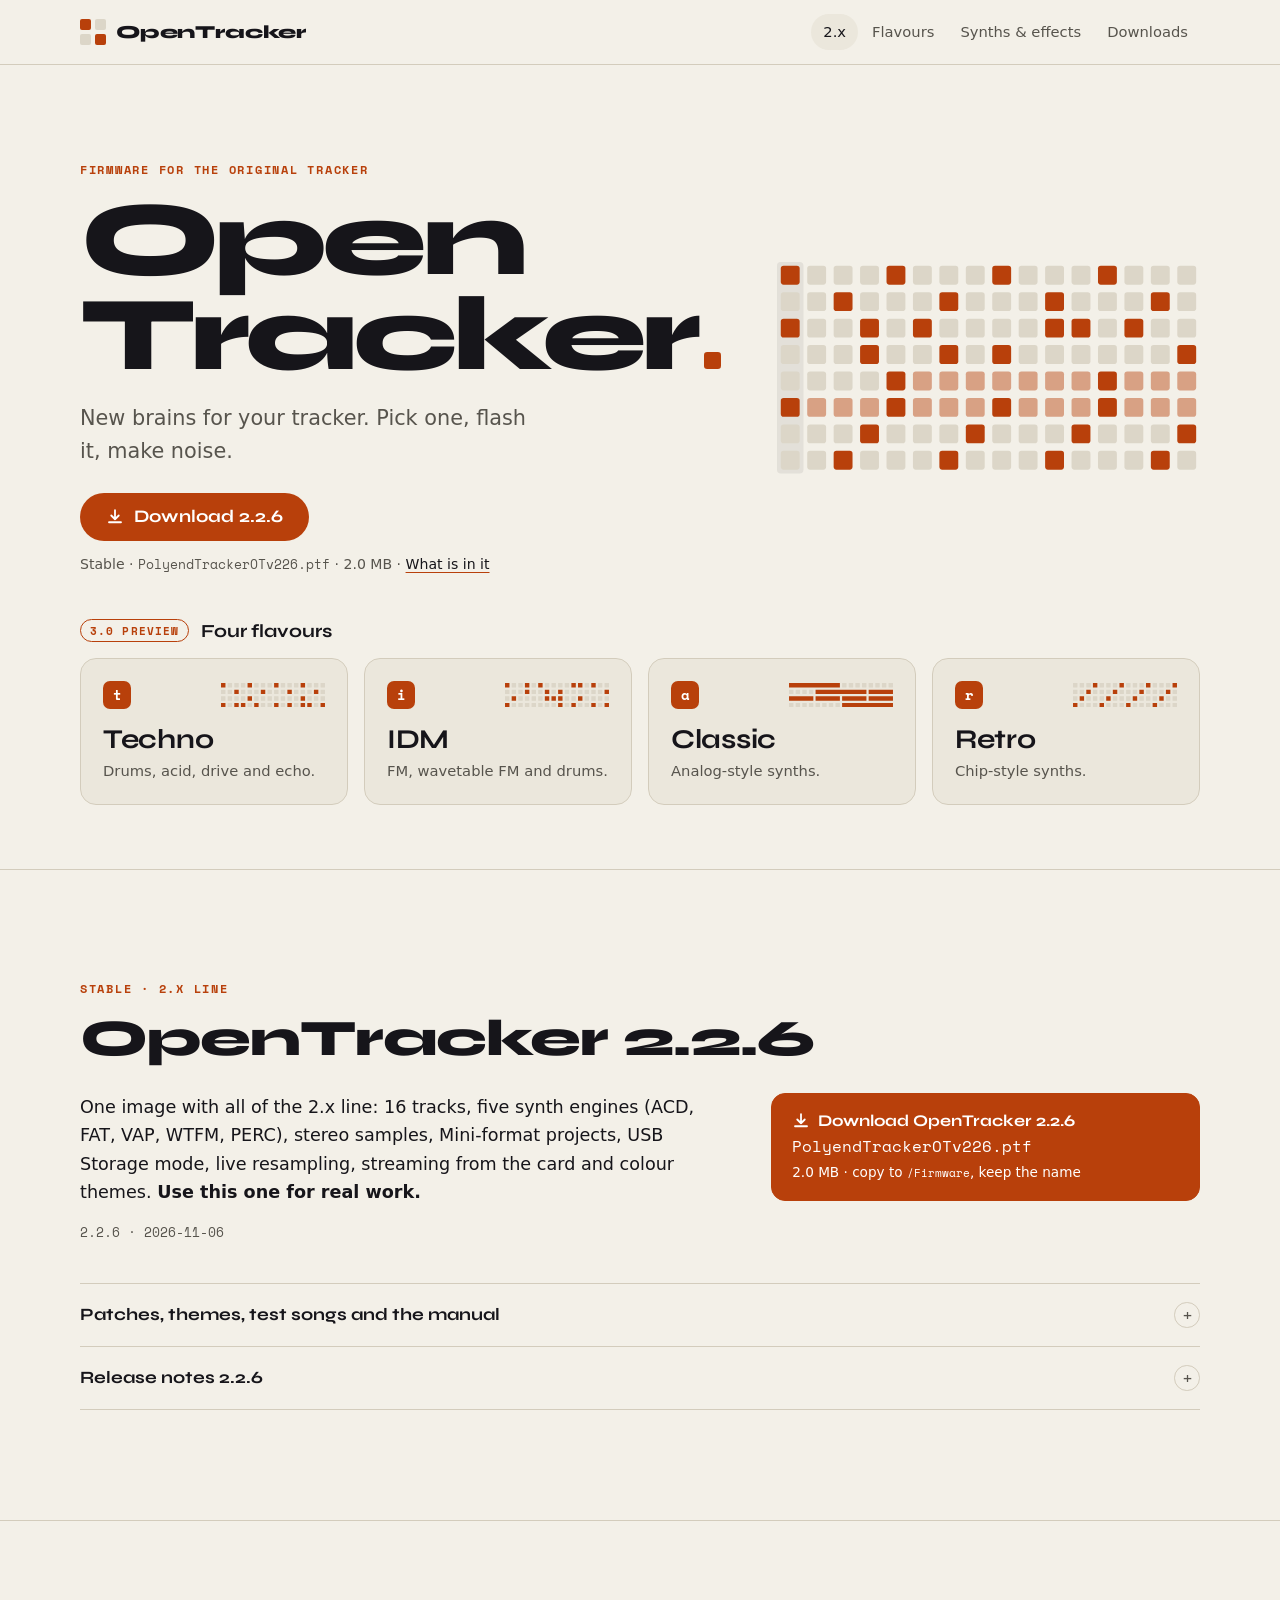
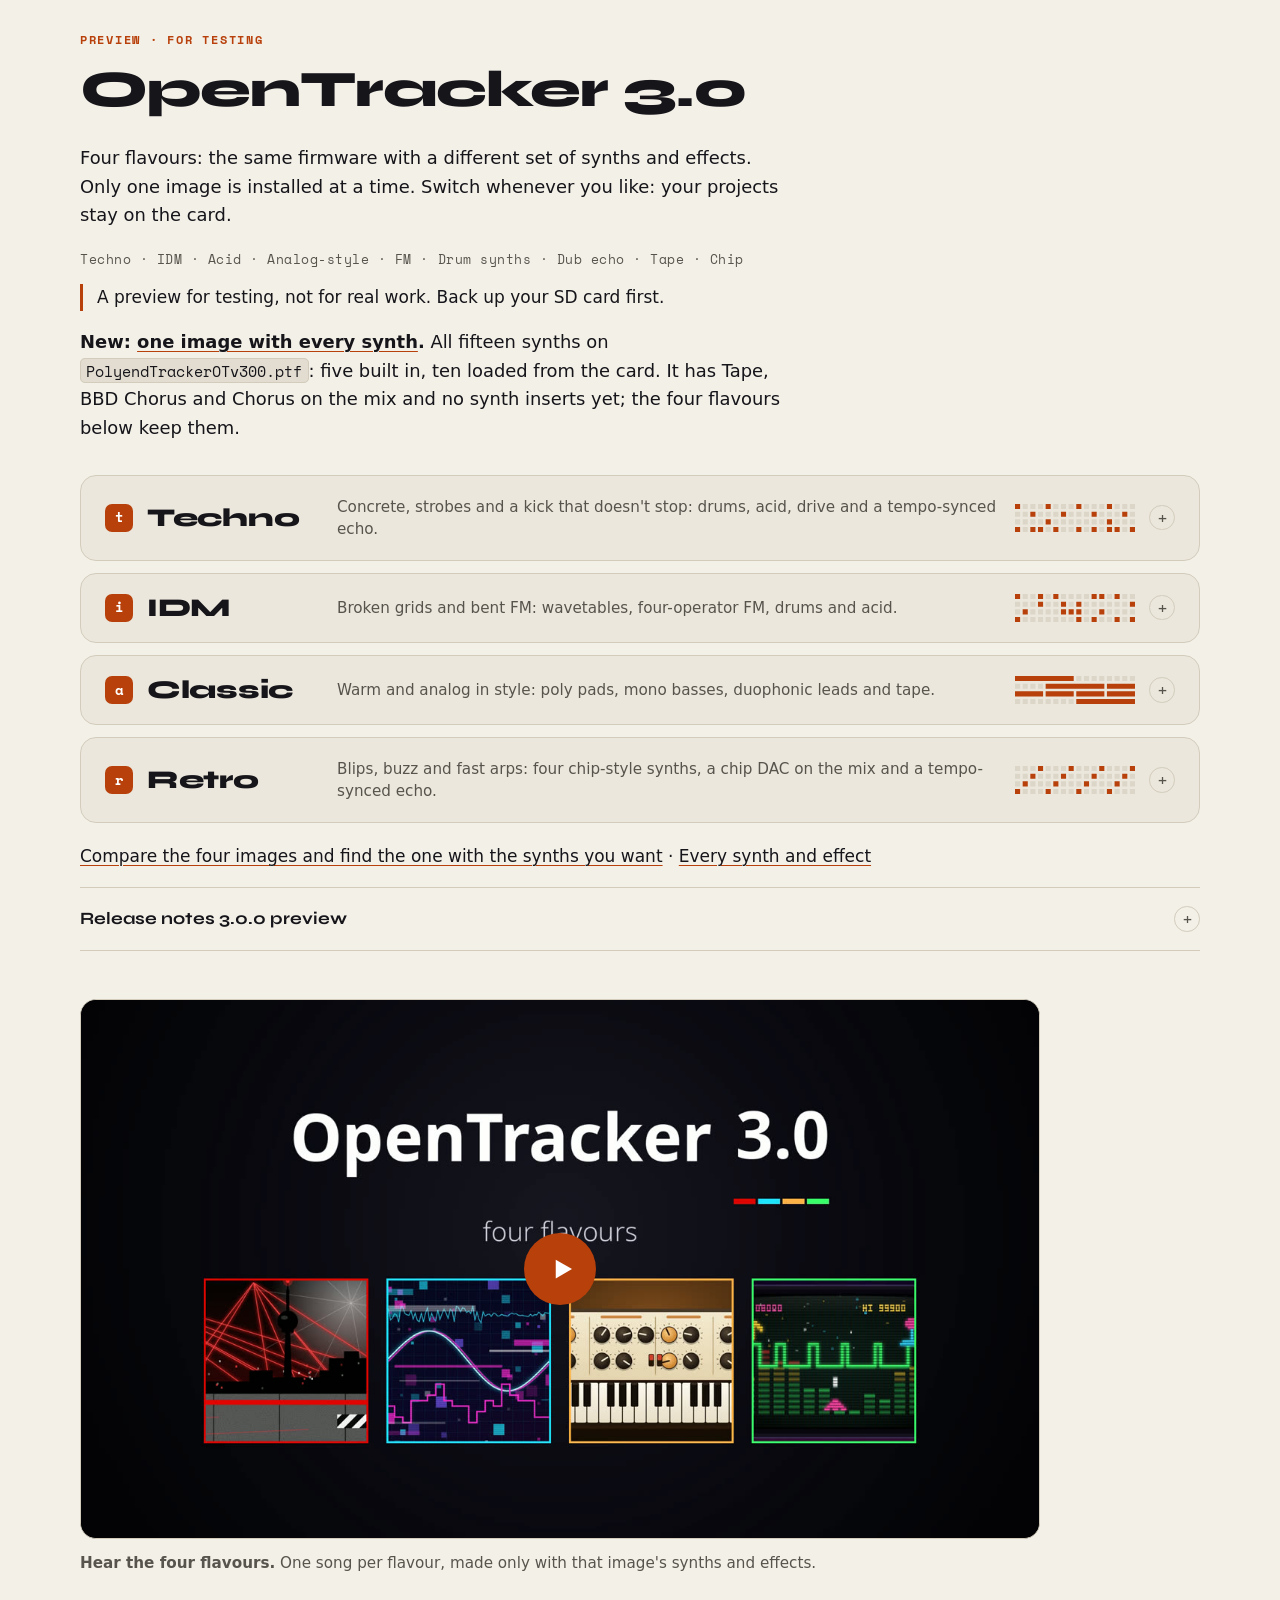
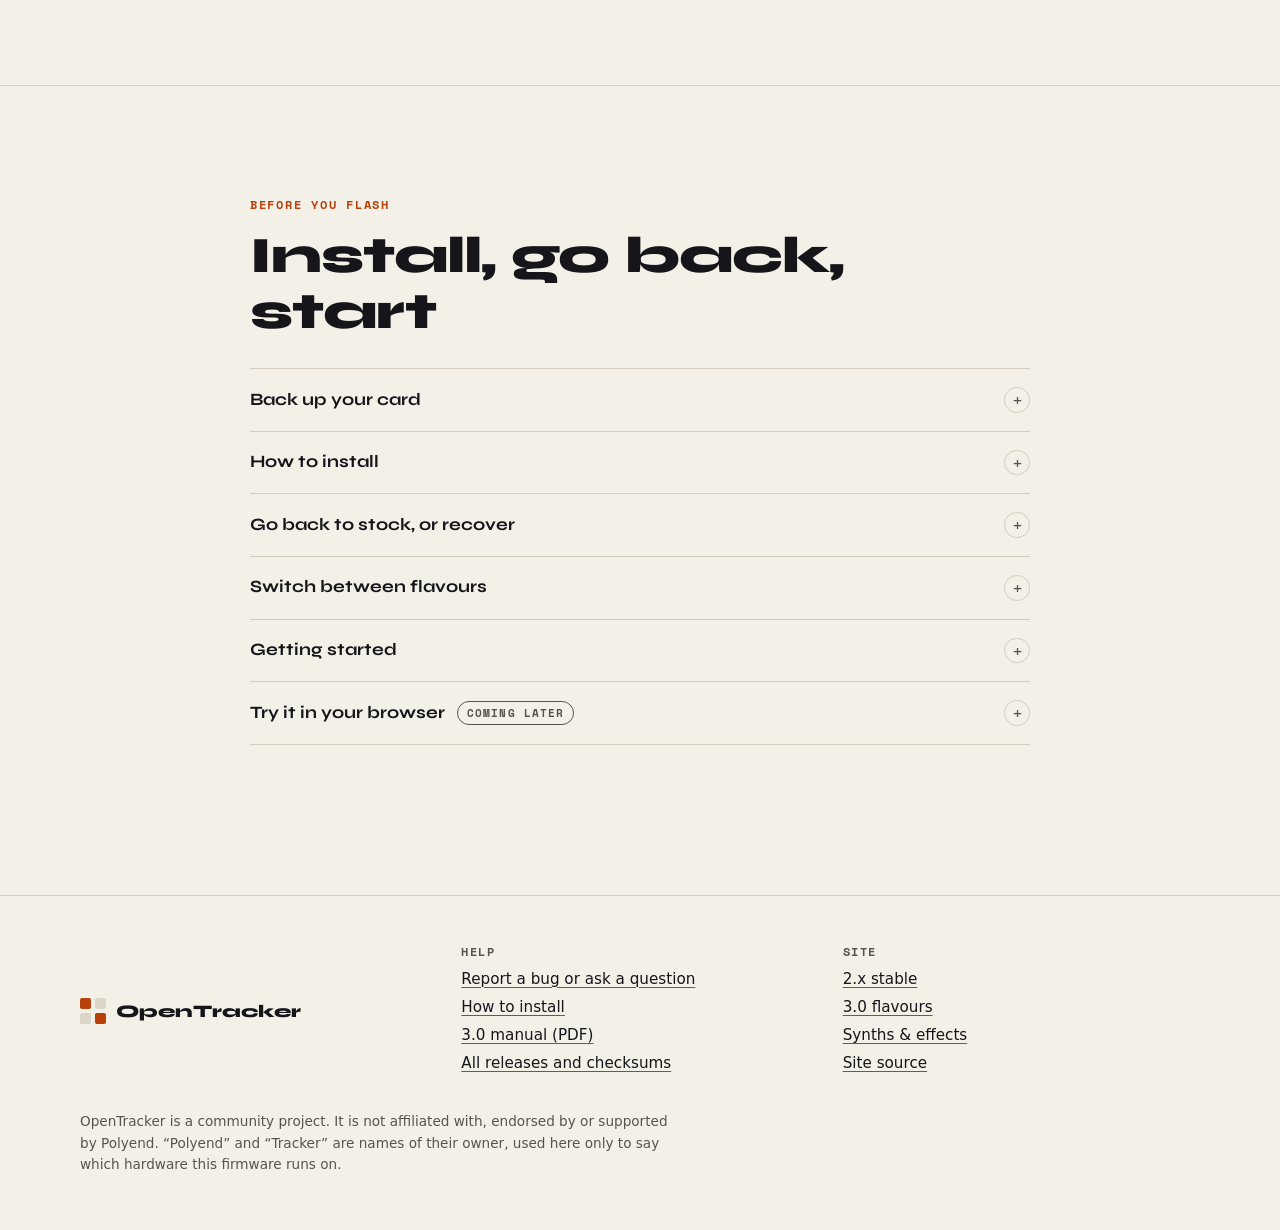
==== commit d2c122ef: "3.0 manual on every page; Downloads lists the Full image files The home page links the manual from t" ====
--- a/2x.html
+++ b/2x.html
@@ -549,6 +549,7 @@
         <ul>
           <li><a href="https://github.com/opentracker-fw/opentracker-fw.github.io/issues">Report a bug or ask a question</a></li>
           <li><a href="index.html#install">How to install</a></li>
+          <li><a href="https://github.com/opentracker-fw/opentracker-fw.github.io/releases/download/v3.0.0-preview/OpenTracker-3.0.0-Manual.pdf">3.0 manual (PDF)</a></li>
           <li><a href="downloads.html">All releases and checksums</a></li>
         </ul>
       </div>
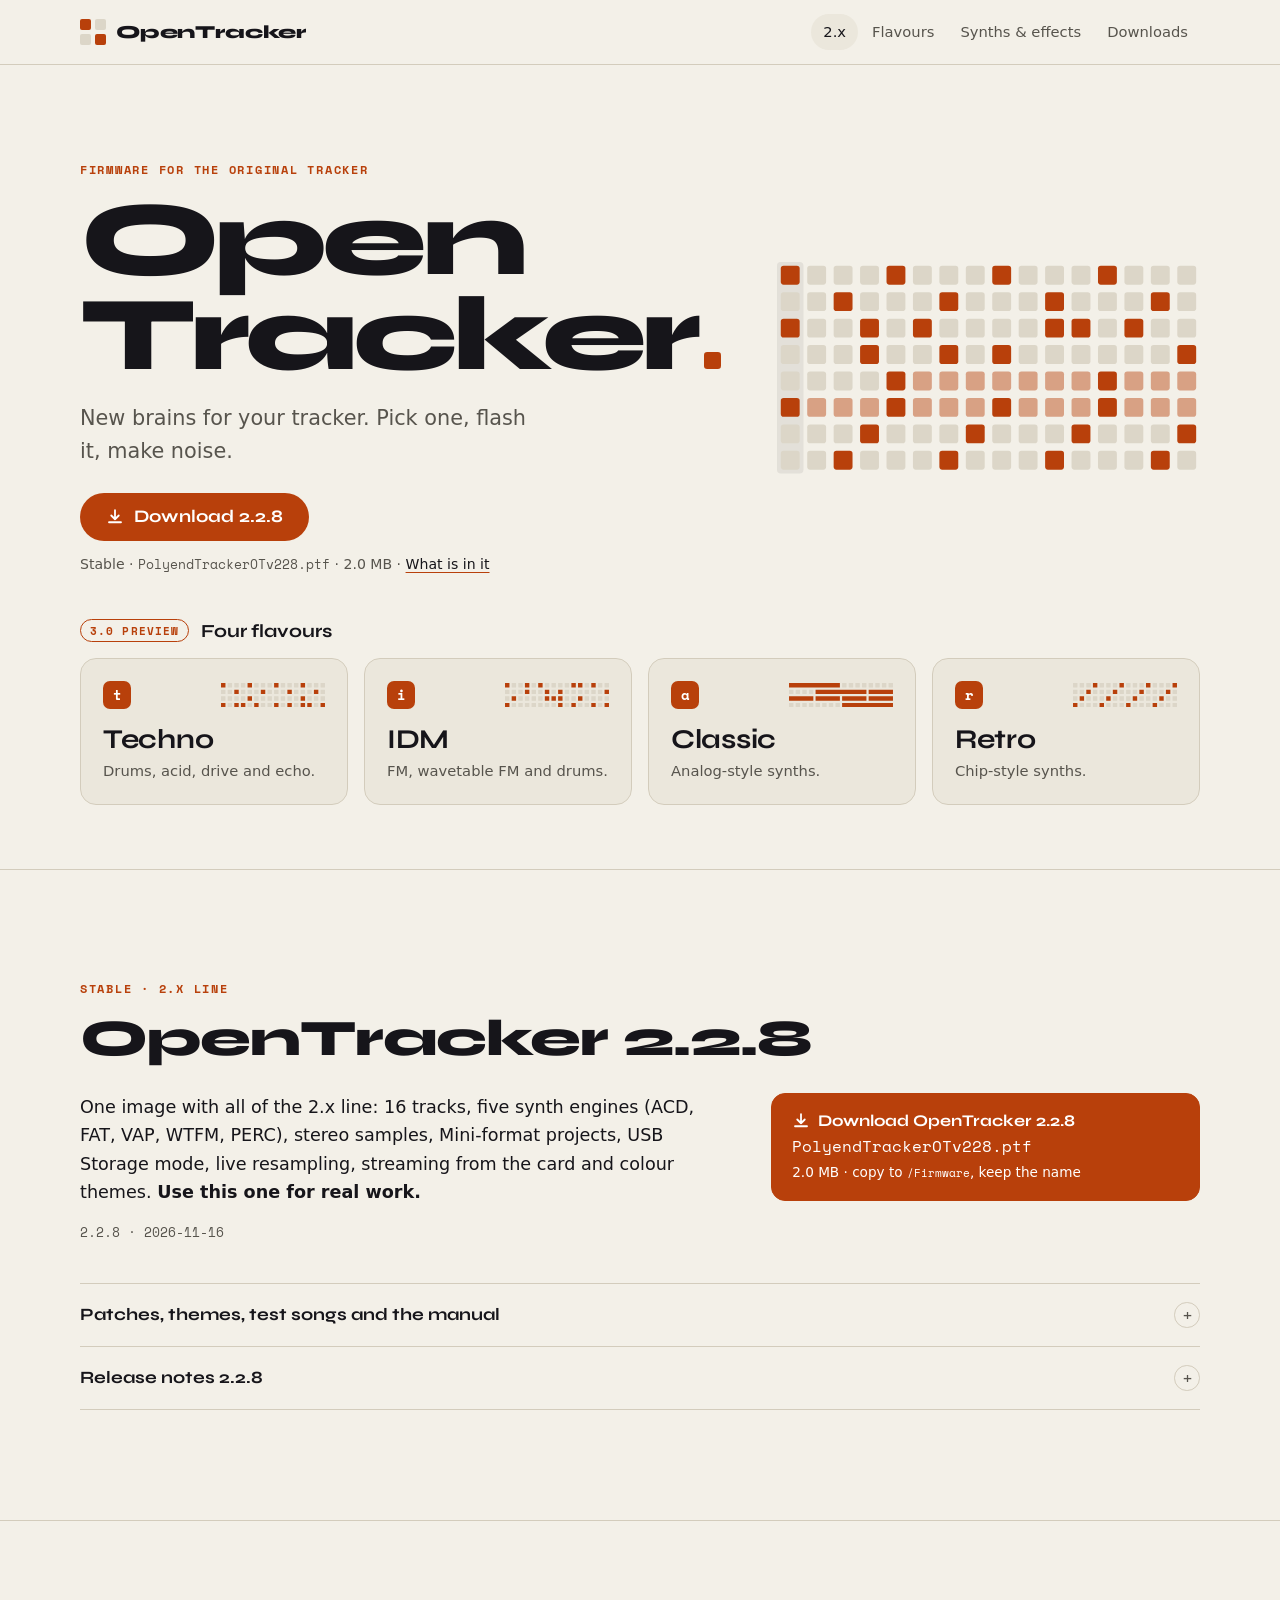
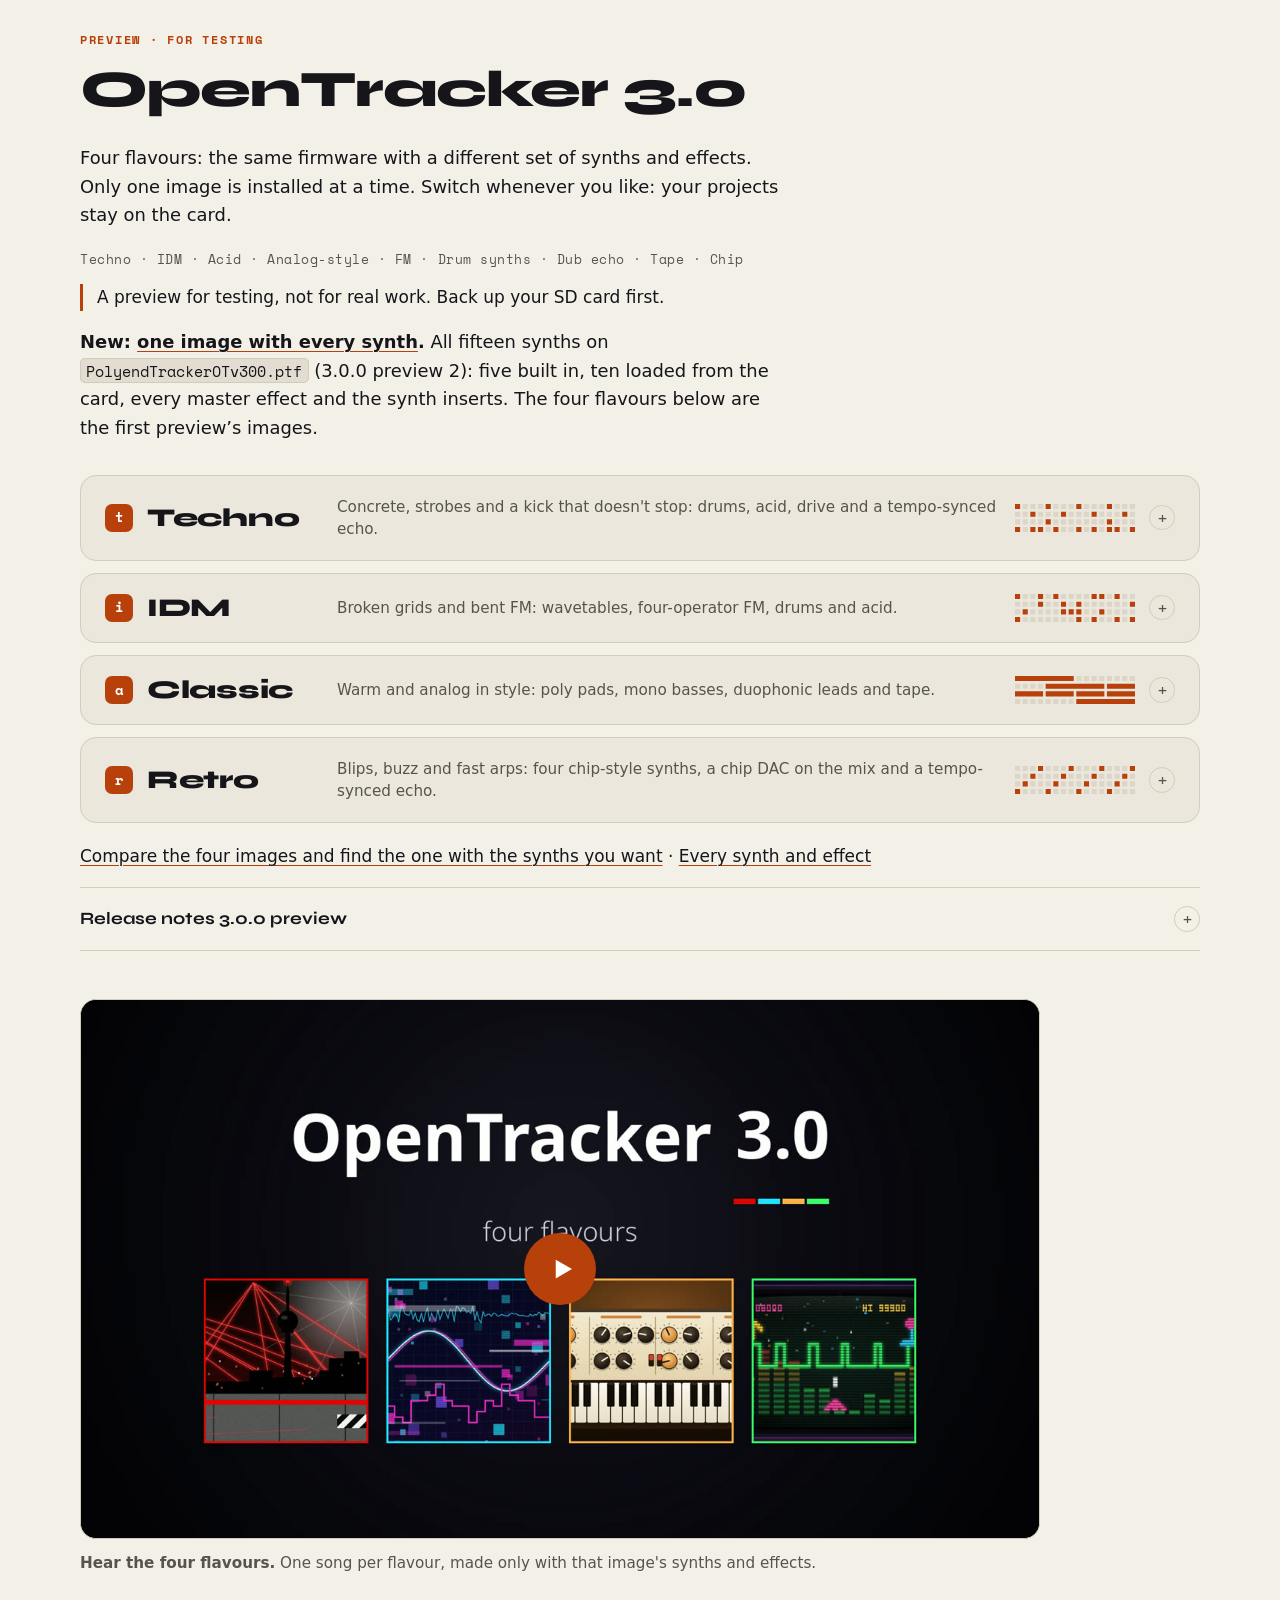
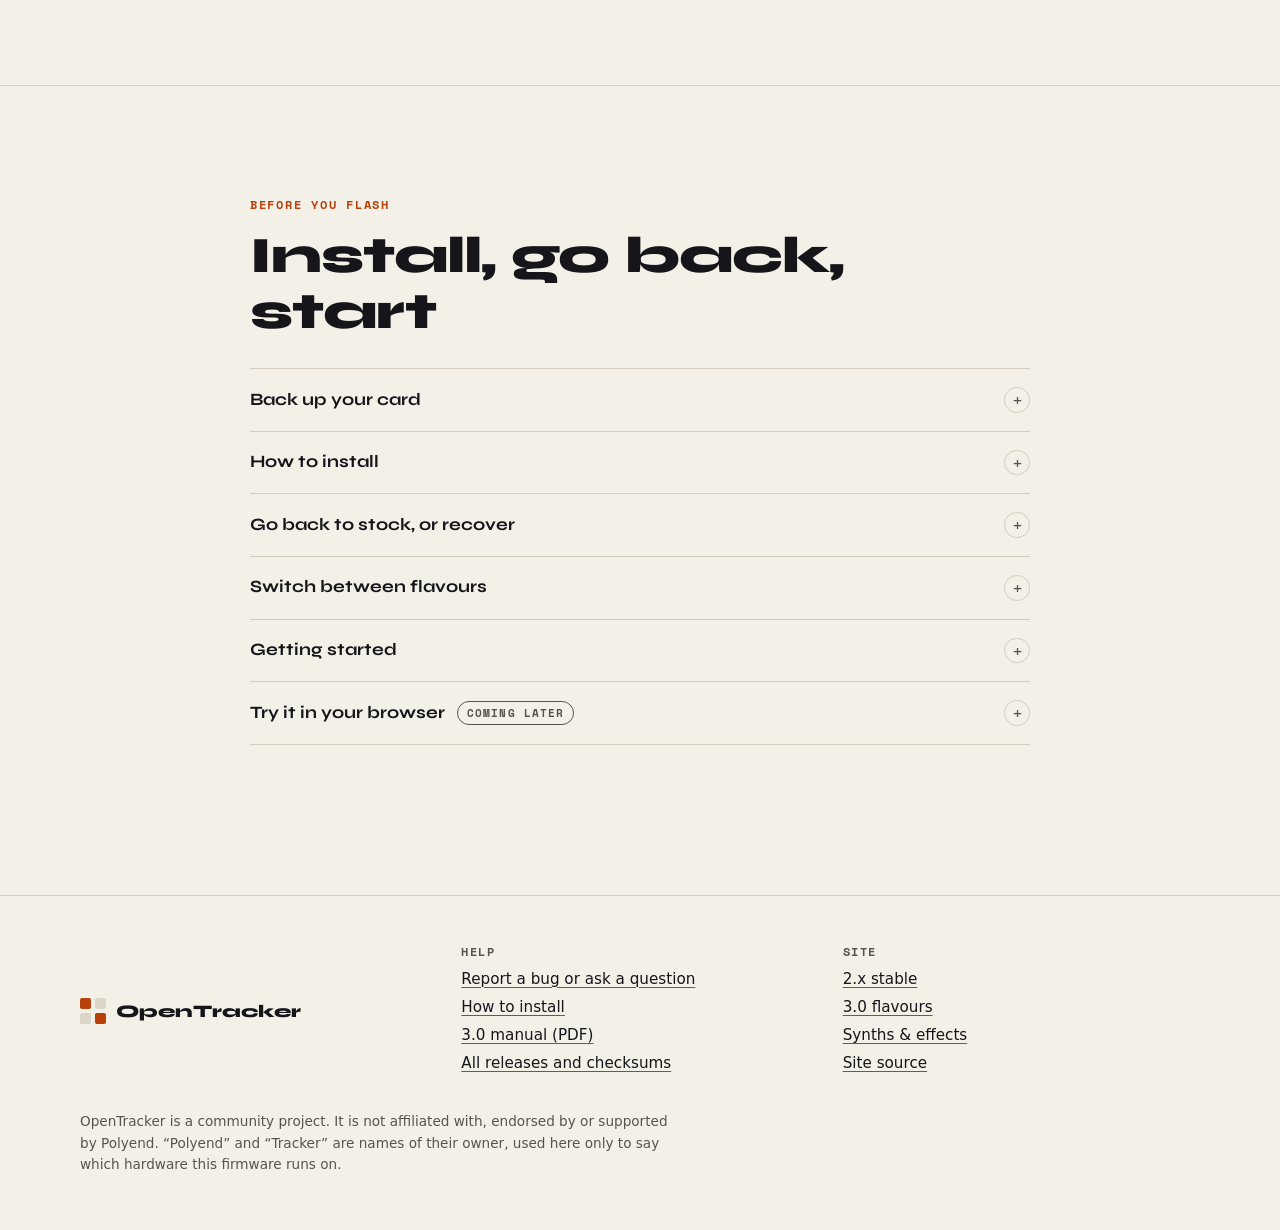
==== commit d60c364a: "Site: release 2.2.8 and 3.0.0 preview 2 2.2.8 is the stable release (the notes cover 2.2.7 too). 3.0" ====
--- a/2x.html
+++ b/2x.html
@@ -34,8 +34,8 @@
         <p class="hero-line">New brains for your tracker. Pick one, flash it, make noise.</p>
         <div class="hero-cta">
 <!-- GEN:hero-dl -->
-<a class="cta" href="https://github.com/opentracker-fw/opentracker-fw.github.io/releases/download/v2.2.6/PolyendTrackerOTv226.ptf"><svg viewBox="0 0 24 24" width="18" height="18" aria-hidden="true" focusable="false"><path d="M12 3v12m0 0-5-5m5 5 5-5M4 19h16" fill="none" stroke="currentColor" stroke-width="2.4" stroke-linecap="round" stroke-linejoin="round"/></svg><span>Download 2.2.6</span></a>
-        <p class="cta-meta">Stable &middot; <span class="mono">PolyendTrackerOTv226.ptf</span> &middot; 2.0 MB
+<a class="cta" href="https://github.com/opentracker-fw/opentracker-fw.github.io/releases/download/v2.2.8/PolyendTrackerOTv228.ptf"><svg viewBox="0 0 24 24" width="18" height="18" aria-hidden="true" focusable="false"><path d="M12 3v12m0 0-5-5m5 5 5-5M4 19h16" fill="none" stroke="currentColor" stroke-width="2.4" stroke-linecap="round" stroke-linejoin="round"/></svg><span>Download 2.2.8</span></a>
+        <p class="cta-meta">Stable &middot; <span class="mono">PolyendTrackerOTv228.ptf</span> &middot; 2.0 MB
         &middot; <a href="#stable">What is in it</a></p>
 <!-- /GEN:hero-dl -->
         </div>
@@ -79,18 +79,18 @@
     <div class="wrap">
       <p class="kicker">Stable &middot; 2.x line</p>
 <!-- GEN:stable-card -->
-<h2 id="stable-sec-h">OpenTracker 2.2.6</h2>
+<h2 id="stable-sec-h">OpenTracker 2.2.8</h2>
 <div class="stable">
   <div class="stable-text">
     <p>One image with all of the 2.x line: 16 tracks, five synth engines (ACD, FAT, VAP, WTFM, PERC),
     stereo samples, Mini-format projects, USB Storage mode, live resampling, streaming from the card and
     colour themes. <strong>Use this one for real work.</strong></p>
-    <p class="fw-meta">2.2.6 &middot; 2026-11-06</p>
+    <p class="fw-meta">2.2.8 &middot; 2026-11-16</p>
   </div>
   <div class="stable-dl">
-    <a class="dl dl-main" href="https://github.com/opentracker-fw/opentracker-fw.github.io/releases/download/v2.2.6/PolyendTrackerOTv226.ptf">
-      <span class="dl-top"><svg viewBox="0 0 24 24" width="18" height="18" aria-hidden="true" focusable="false"><path d="M12 3v12m0 0-5-5m5 5 5-5M4 19h16" fill="none" stroke="currentColor" stroke-width="2.4" stroke-linecap="round" stroke-linejoin="round"/></svg> Download OpenTracker 2.2.6</span>
-      <span class="dl-file">PolyendTrackerOTv226.ptf</span>
+    <a class="dl dl-main" href="https://github.com/opentracker-fw/opentracker-fw.github.io/releases/download/v2.2.8/PolyendTrackerOTv228.ptf">
+      <span class="dl-top"><svg viewBox="0 0 24 24" width="18" height="18" aria-hidden="true" focusable="false"><path d="M12 3v12m0 0-5-5m5 5 5-5M4 19h16" fill="none" stroke="currentColor" stroke-width="2.4" stroke-linecap="round" stroke-linejoin="round"/></svg> Download OpenTracker 2.2.8</span>
+      <span class="dl-file">PolyendTrackerOTv228.ptf</span>
       <span class="dl-meta">2.0 MB &middot; copy to <code>/Firmware</code>, keep the name</span>
     </a>
   </div>
@@ -98,43 +98,63 @@
 <details class="fold">
   <summary>Patches, themes, test songs and the manual</summary>
   <div class="fold-body">
-    <ul class="files"><li><a href="https://github.com/opentracker-fw/opentracker-fw.github.io/releases/download/v2.2.6/OpenTracker-2.2.6-Patches.zip">Patches</a> <span class="meta">82 patches, 42.5 KB</span></li><li><a href="https://github.com/opentracker-fw/opentracker-fw.github.io/releases/download/v2.2.6/OpenTracker-2.2.6-Themes.zip">Themes</a> <span class="meta">12 colour themes, 6.2 KB</span></li><li><a href="https://github.com/opentracker-fw/opentracker-fw.github.io/releases/download/v2.2.6/OpenTracker-2.2.6-Projects.zip">Test songs</a> <span class="meta">copy to /Projects, 32.4 MB</span></li><li><a href="https://github.com/opentracker-fw/opentracker-fw.github.io/releases/download/v2.2.6/OpenTracker-2.2.6-Manual.pdf">Manual (PDF)</a> <span class="meta">the 2.x user manual, 30.4 MB</span></li></ul>
-    <p><a href="downloads.html#v2.2.6">All files, checksums and release notes</a> &middot;
+    <ul class="files"><li><a href="https://github.com/opentracker-fw/opentracker-fw.github.io/releases/download/v2.2.8/OpenTracker-2.2.8-Patches.zip">Patches</a> <span class="meta">82 patches, 42.5 KB</span></li><li><a href="https://github.com/opentracker-fw/opentracker-fw.github.io/releases/download/v2.2.8/OpenTracker-2.2.8-Themes.zip">Themes</a> <span class="meta">12 colour themes, 6.2 KB</span></li><li><a href="https://github.com/opentracker-fw/opentracker-fw.github.io/releases/download/v2.2.8/OpenTracker-2.2.8-Projects.zip">Test songs</a> <span class="meta">copy to /Projects, 32.4 MB</span></li><li><a href="https://github.com/opentracker-fw/opentracker-fw.github.io/releases/download/v2.2.8/OpenTracker-2.2.8-Manual.pdf">Manual (PDF)</a> <span class="meta">the 2.x user manual, 32.7 MB</span></li></ul>
+    <p><a href="downloads.html#v2.2.8">All files, checksums and release notes</a> &middot;
     <a href="https://github.com/sandlbn/polyend-tracker-re/tree/v2">Source on GitHub: fork it and contribute</a></p>
   </div>
 </details>
 <!-- /GEN:stable-card -->
       <details class="fold">
-        <summary>Release notes <!-- GEN:stable-version -->2.2.6<!-- /GEN:stable-version --></summary>
+        <summary>Release notes <!-- GEN:stable-version -->2.2.8<!-- /GEN:stable-version --></summary>
         <div class="fold-body notes-body">
 <!-- GEN:notes-stable -->
-<h3>OpenTracker 2.2.6</h3>
+<h3>OpenTracker 2.2.8</h3>
 <p>The current stable release of the 2.x line: an open, community firmware for the original Polyend Tracker. 2.x brings 16 tracks, three synth slots, stereo samples, Mini-format project files and USB Storage mode to the original hardware.</p>
 <p>OpenTracker is not affiliated with, endorsed by or supported by Polyend.</p>
 <h4>Files</h4>
 <ul>
-<li><code>PolyendTrackerOTv226.ptf</code>: the firmware image.</li>
-<li><code>OpenTracker-2.2.6-Patches.zip</code>: the preset pack (82 patches: ACD 12, FAT 8, VAP 16, WTFM 30, PERC 16, the same as in 2.2.5). Copy <code>Patches/</code> to the root of the card and merge it with what is there.</li>
-<li><code>OpenTracker-2.2.6-Themes.zip</code>: 12 example colour themes. Unzip it to the root of the card; the files land in <code>/Themes</code>.</li>
-<li><code>OpenTracker-2.2.6-Projects.zip</code>: the test songs. Copy them to <code>/Projects</code> on the card.</li>
-<li><code>OpenTracker-2.2.6-Manual.pdf</code>: the 2.x user manual for this release.</li>
+<li><code>PolyendTrackerOTv228.ptf</code>: the firmware image.</li>
+<li><code>OpenTracker-2.2.8-Patches.zip</code>: the preset pack (82 patches: ACD 12, FAT 8, VAP 16, WTFM 30, PERC 16). Copy <code>Patches/</code> to the root of the card and merge it with what is there.</li>
+<li><code>OpenTracker-2.2.8-Themes.zip</code>: 12 example colour themes. Unzip it to the root of the card; the files land in <code>/Themes</code>.</li>
+<li><code>OpenTracker-2.2.8-Projects.zip</code>: the test songs. Copy them to <code>/Projects</code> on the card.</li>
+<li><code>OpenTracker-2.2.8-Manual.pdf</code>: the 2.x user manual for this release.</li>
 <li><code>SHA256SUMS</code>: checksums of every file. Check them with <code>sha256sum -c SHA256SUMS</code>.</li>
 </ul>
 <h4>Install</h4>
 <ol>
 <li>Back up your SD card.</li>
-<li>Copy <code>PolyendTrackerOTv226.ptf</code> to <code>/Firmware</code> on the card. Keep the file name as it is: the updater only takes names of exactly 24 characters.</li>
+<li>Copy <code>PolyendTrackerOTv228.ptf</code> to <code>/Firmware</code> on the card. Keep the file name as it is: the updater only takes names of exactly 24 characters.</li>
 <li>Go to <strong>Config &gt; Firmware update</strong>, select the image and confirm. If the screen stays dark after the update, press the power button once.</li>
 </ol>
 <p><strong>Going back:</strong> keep the stock 1.9.2 image in <code>/Firmware</code> and install it the same way. From a running OpenTracker you can also write its file name into <code>/Firmware/ot_restore.txt</code> and power-cycle. Keep only the image you want, plus stock, in <code>/Firmware</code>: the rear reset button installs a <code>.ptf</code> from that folder.</p>
+<h4>New in 2.2.8</h4>
+<ul>
+<li><strong>Long instruments open faster</strong> (GitHub issue #184): with Stream from card on, Open streams a long instrument straight from the project&#x27;s own <code>.pti</code> instead of copying it into the Workspace before the project plays. The copy is made later by the autosave, while nothing plays; Save, Save As and USB Storage mode copy every instrument first. A header edit made before the copy is kept, also over a power-off. A project file that went away leaves the slot empty with a notice.</li>
+<li><strong>Play / Stop in the file browsers</strong> (GitHub issue #187): Play starts and stops playback with the Open or Save browser or the Import Mod list open. Back from another screen, an open browser stays in its folder at its row.</li>
+<li><strong>Pattern, held column key</strong> (GitHub issue #186): holding Instr, Note, FX1 or FX2 while you press a pad, or into its popup, now goes back to the column the cursor was on when you let go. Before, the cursor stayed in that column and the pads kept picking instruments. A tap alone still moves to the key&#x27;s column.</li>
+<li><strong>An instrument picked in the list stands:</strong> with Rec off, Instrument Params, Sample Playback and Sample Editor open the instrument just picked in the Instruments list for that step, until the cursor moves to another step or pattern. Before, a sample picked on a synth step opened the synth.</li>
+<li><strong>FX a-f on a synth step:</strong> the FX list, its description and the top bar name the macro they set, for example &quot;a - M1 Cutoff&quot; (the macro&#x27;s name in the patch the slot plays, or &quot;Macro 1&quot; without one). Before, they read &quot;MIDI CC A&quot; and pointed at a CC setting that exists only on a MIDI instrument. MIDI and sample steps keep the CC names.</li>
+<li><strong>Presets and macros:</strong> a macro you have not moved plays at the neutral value of the preset that plays. Before, a Z to a preset with a unipolar macro played it at the middle of its range, which could make a preset almost silent. On the Macros page, a preset shows its own neutral.</li>
+<li><strong>Synth CPU:</strong> when a step&#x27;s notes take over sounding voices, those voices now fade out in the block before the step. Before, the fades and the new notes rendered in the same block, so a heavy step (a pattern start that replaces all of a slot&#x27;s notes) could show &quot;!&quot; on the CPU meter. Steps that are not certain a block ahead (Chance, random FX, delayed notes, a Z that switches a slot, arps, external clock and more) work as before.</li>
+</ul>
+<h4>New in 2.2.7</h4>
+<p>&gt; <strong>Sample filter:</strong> filtered sample instruments use a new filter. Existing songs that use &gt; the filter sound slightly different: brighter at high cutoffs, and loud resonant peaks are &gt; rounded off instead of flat-topped.</p>
+<ul>
+<li><strong>Synth presets and the Z FX:</strong> each project has eight presets, P1-P8, shared by the three synth slots. A preset holds a patch of any model, with its gain, panning, reverb and delay sends, polyphony and name. <strong>Z1-Z8</strong> in a pattern switch a slot to a preset and <strong>Z0</strong> back to its own patch. Open the presets from Synth Macros 2/2 &gt; Presets (F8): Store, Load, Clear and hold-to-Preview.</li>
+<li><strong>The song sounds the same wherever you start:</strong> Play from a later position starts each slot on the preset the earlier Z steps left it on. Loops, the song&#x27;s wrap and queued pattern changes return the slots to the right sound.</li>
+<li><strong>Pads and MIDI while stopped</strong> play what the song plays at the cursor.</li>
+<li><strong>Edit what you hear:</strong> while a slot plays a preset, Synth Parameters, Macros, Edit Patch, Load Patch and the Global Mixer synth column show and edit that preset, with P1-P8 in the title. Edits are heard at once and saved with the project.</li>
+<li><strong>Compatibility:</strong> a Z step reads as an empty FX on other firmware, and projects that never used presets get no new files.</li>
+<li><strong>New sample filter:</strong> a zero-delay-feedback design with flat passbands, exact tuning at every cutoff and a soft output stage. Before, low-pass at maximum lost 4.2 dB at 10 kHz, and high-pass at 1 kHz lost 4.6 dB at 19 kHz. The cutoff knob, resonance range, 12 dB slope and band-pass gain are unchanged. Synth engines keep their own filters.</li>
+<li><strong>Sample Playback, green marker:</strong> with Snap to zero off, a marker turns green when the wave crosses zero anywhere in the frames its position covers. Before, it almost never did.</li>
+<li><strong>Instrument Params from the Pattern screen:</strong> a synth step follows the same rule as a sample step. With Rec on, or on an OFF, CUT or FADE that still carries a synth, the page follows the current instrument instead of switching to the step&#x27;s.</li>
+<li><strong>Paste between FX columns:</strong> a copied FX column can be pasted into the other FX column.</li>
+<li><strong>Stop cancels a queued pattern.</strong> Before, F1 kept flashing and the next Play jumped to the queued pattern.</li>
+<li><strong>Synth Macros:</strong> the number under a macro follows an FX that moves it, as its bar did.</li>
+<li><strong>Play forgets the last note of an earlier playback:</strong> a Roll or the Performance step repeater on an empty first step no longer replays a note left over from a previous playback or a pad.</li>
+</ul>
 <h4>New in 2.2.6</h4>
-<ul>
-<li><strong>Pattern pads with one finger</strong> (GitHub issue #153): a short tap of F1 on its own keeps the pads on patterns. Press pads to pick patterns; tap F1 again, or press another screen button, to return the pads to notes. Play and Stop keep it. The current pattern&#x27;s pad blinks, a queued pattern&#x27;s pad is lit full, patterns with notes are dim. Holding F1 with a pad, an arrow or the encoder works as before.</li>
-<li><strong>Resample, Place on</strong> (PR #149): tracks without notes in the current pattern are green, tracks with notes red (placing there mixes the take with them). From and Place on list tracks by their names.</li>
-<li><strong>Radio stereo:</strong> Config &gt; General &gt; Radio stereo = On makes the built-in radio stereo, and the Sample Recorder records it as <em>Radio ST</em>. Off, the default, keeps it mono as on stock (cleaner on weak stations, half the memory). Rows after it in General move down by one.</li>
-<li><strong>WAV files that peak past full scale:</strong> 32-bit float files often go above full scale when exported from a computer. Those samples are now clipped at full scale. Before, they wrapped around and the file played as harsh noise, in Preview and as an instrument.</li>
-</ul>
-<p>Thanks to the testers for their reports.</p>
+<p>One-finger pattern pads, Resample Place on colours, Radio stereo and a WAV import fix. See the <a href="https://github.com/opentracker-fw/opentracker-fw.github.io/releases/tag/v2.2.6">2.2.6 release</a>.</p>
 <h4>New in 2.2.5</h4>
 <p>The Performance screen works as on stock 1.9.2, and its FX reach synth notes; shorter Performance names, note names (Sharps / Flats / Auto), synth release tails that follow the Track Mixer, and Sample Loader and Sample Playback fixes. See the <a href="https://github.com/opentracker-fw/opentracker-fw.github.io/releases/tag/v2.2.5">2.2.5 release</a>.</p>
 <h4>If you are coming from 2.2.4 or earlier: the Performance screen</h4>
@@ -176,8 +196,8 @@
       <p class="genres" aria-label="Styles">Techno &middot; IDM &middot; Acid &middot; Analog-style &middot; FM &middot; Drum synths &middot; Dub echo &middot; Tape &middot; Chip</p>
       <p class="warn">A preview for testing, not for real work. Back up your SD card first.</p>
       <p class="lead"><strong>New: <a href="index.html">one image with every synth</a>.</strong> All fifteen synths on
-      <code>PolyendTrackerOTv300.ptf</code>: five built in, ten loaded from the card. It has Tape, BBD Chorus and Chorus
-      on the mix and no synth inserts yet; the four flavours below keep them.</p>
+      <code>PolyendTrackerOTv300.ptf</code> (3.0.0 preview 2): five built in, ten loaded from the card, every master effect
+      and the synth inserts. The four flavours below are the first preview&rsquo;s images.</p>
       <div class="flavours" id="inside-h">
 <!-- GEN:flavour-sections -->
 <details class="flavour" id="get-techno" data-variant="t">
@@ -519,7 +539,7 @@
           <div class="fold-body">
             <ol class="steps">
               <li><strong>Download your image.</strong> Techno, IDM, Classic or Retro for the 3.0 preview, or
-              <!-- GEN:stable-version -->2.2.6<!-- /GEN:stable-version --> for real work. <a href="#flavours">Choose an image</a>.</li>
+              <!-- GEN:stable-version -->2.2.8<!-- /GEN:stable-version --> for real work. <a href="#flavours">Choose an image</a>.</li>
               <li><strong>Copy it to the SD card and update.</strong> <code>/Firmware</code>, keep the name,
               then Config &gt; Firmware update. <a href="#install">How to install</a>.</li>
               <li><strong>Get the patches, read the manual.</strong> Our own patches for every synth, and the
@@ -549,7 +569,7 @@
         <ul>
           <li><a href="https://github.com/opentracker-fw/opentracker-fw.github.io/issues">Report a bug or ask a question</a></li>
           <li><a href="index.html#install">How to install</a></li>
-          <li><a href="https://github.com/opentracker-fw/opentracker-fw.github.io/releases/download/v3.0.0-preview/OpenTracker-3.0.0-Manual.pdf">3.0 manual (PDF)</a></li>
+          <li><a href="https://github.com/opentracker-fw/opentracker-fw.github.io/releases/download/v3.0.0-preview2/OpenTracker-3.0.0-Manual.pdf">3.0 manual (PDF)</a></li>
           <li><a href="downloads.html">All releases and checksums</a></li>
         </ul>
       </div>
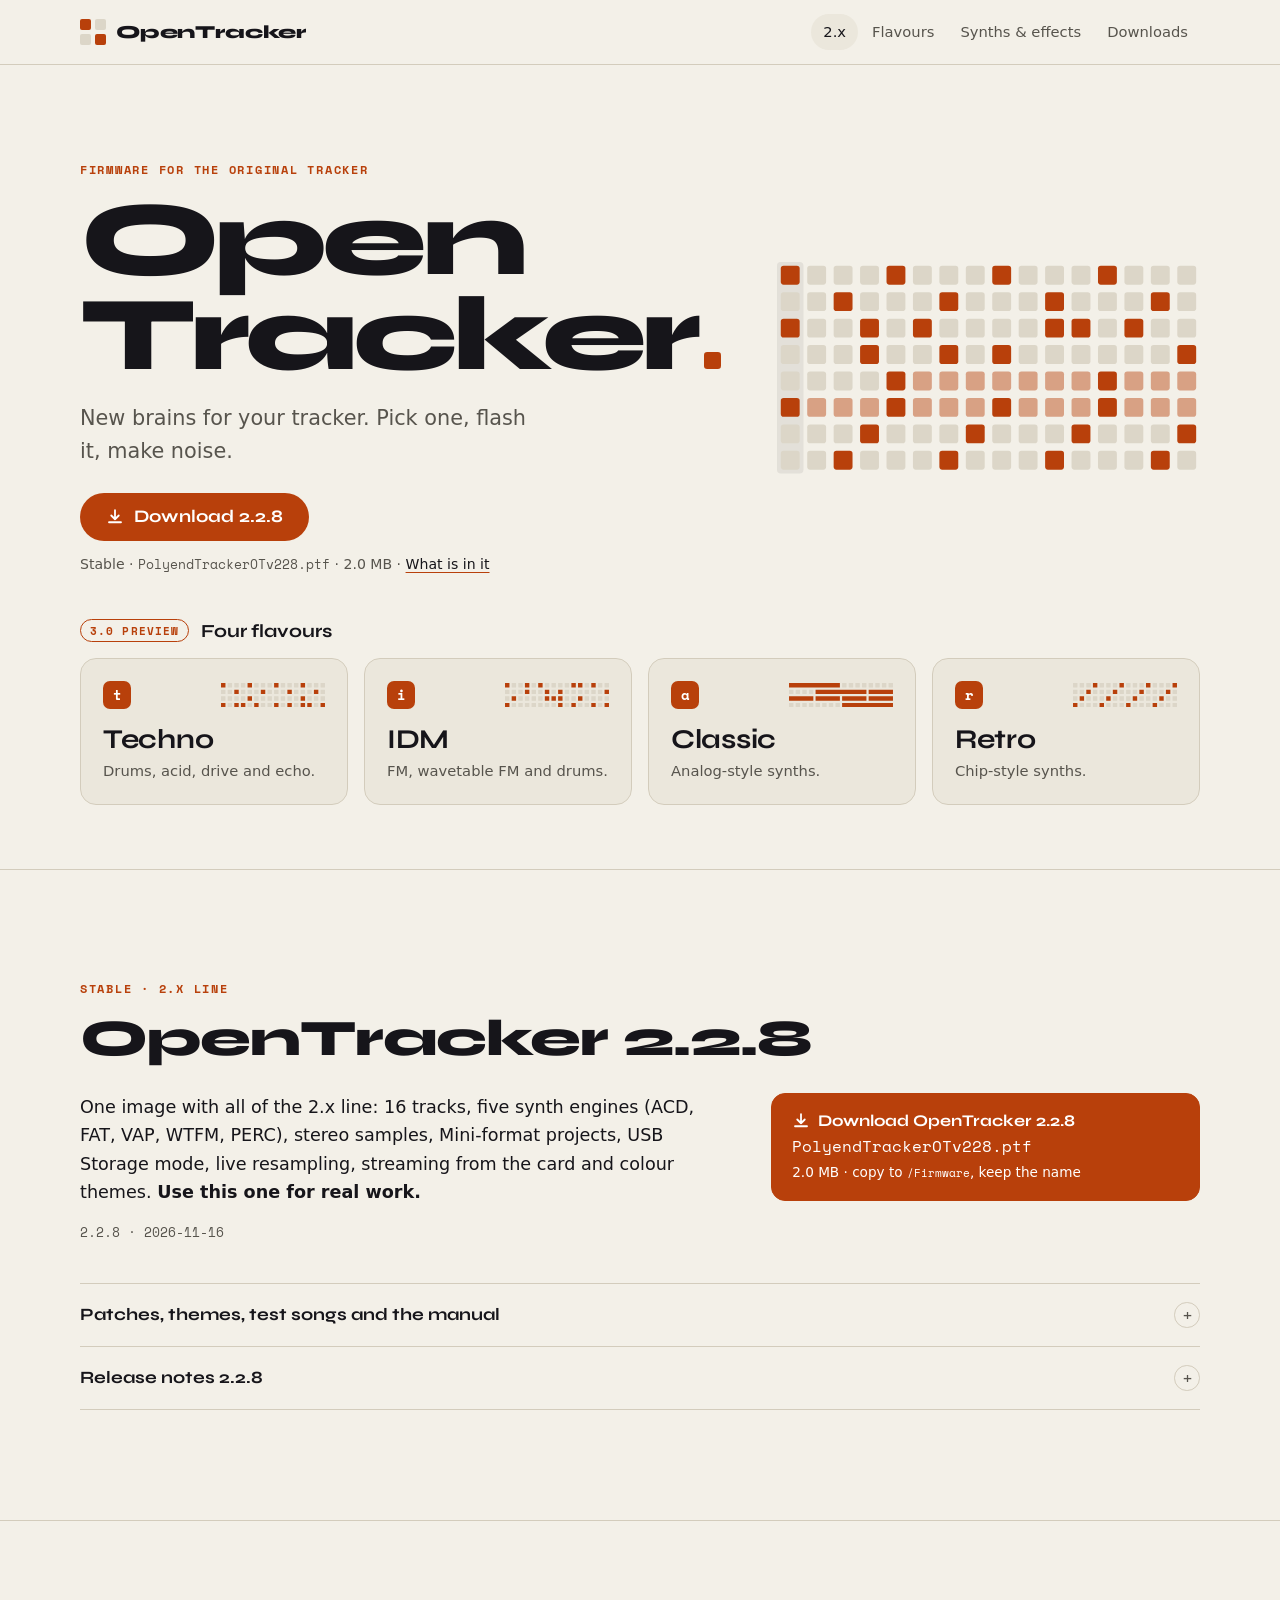
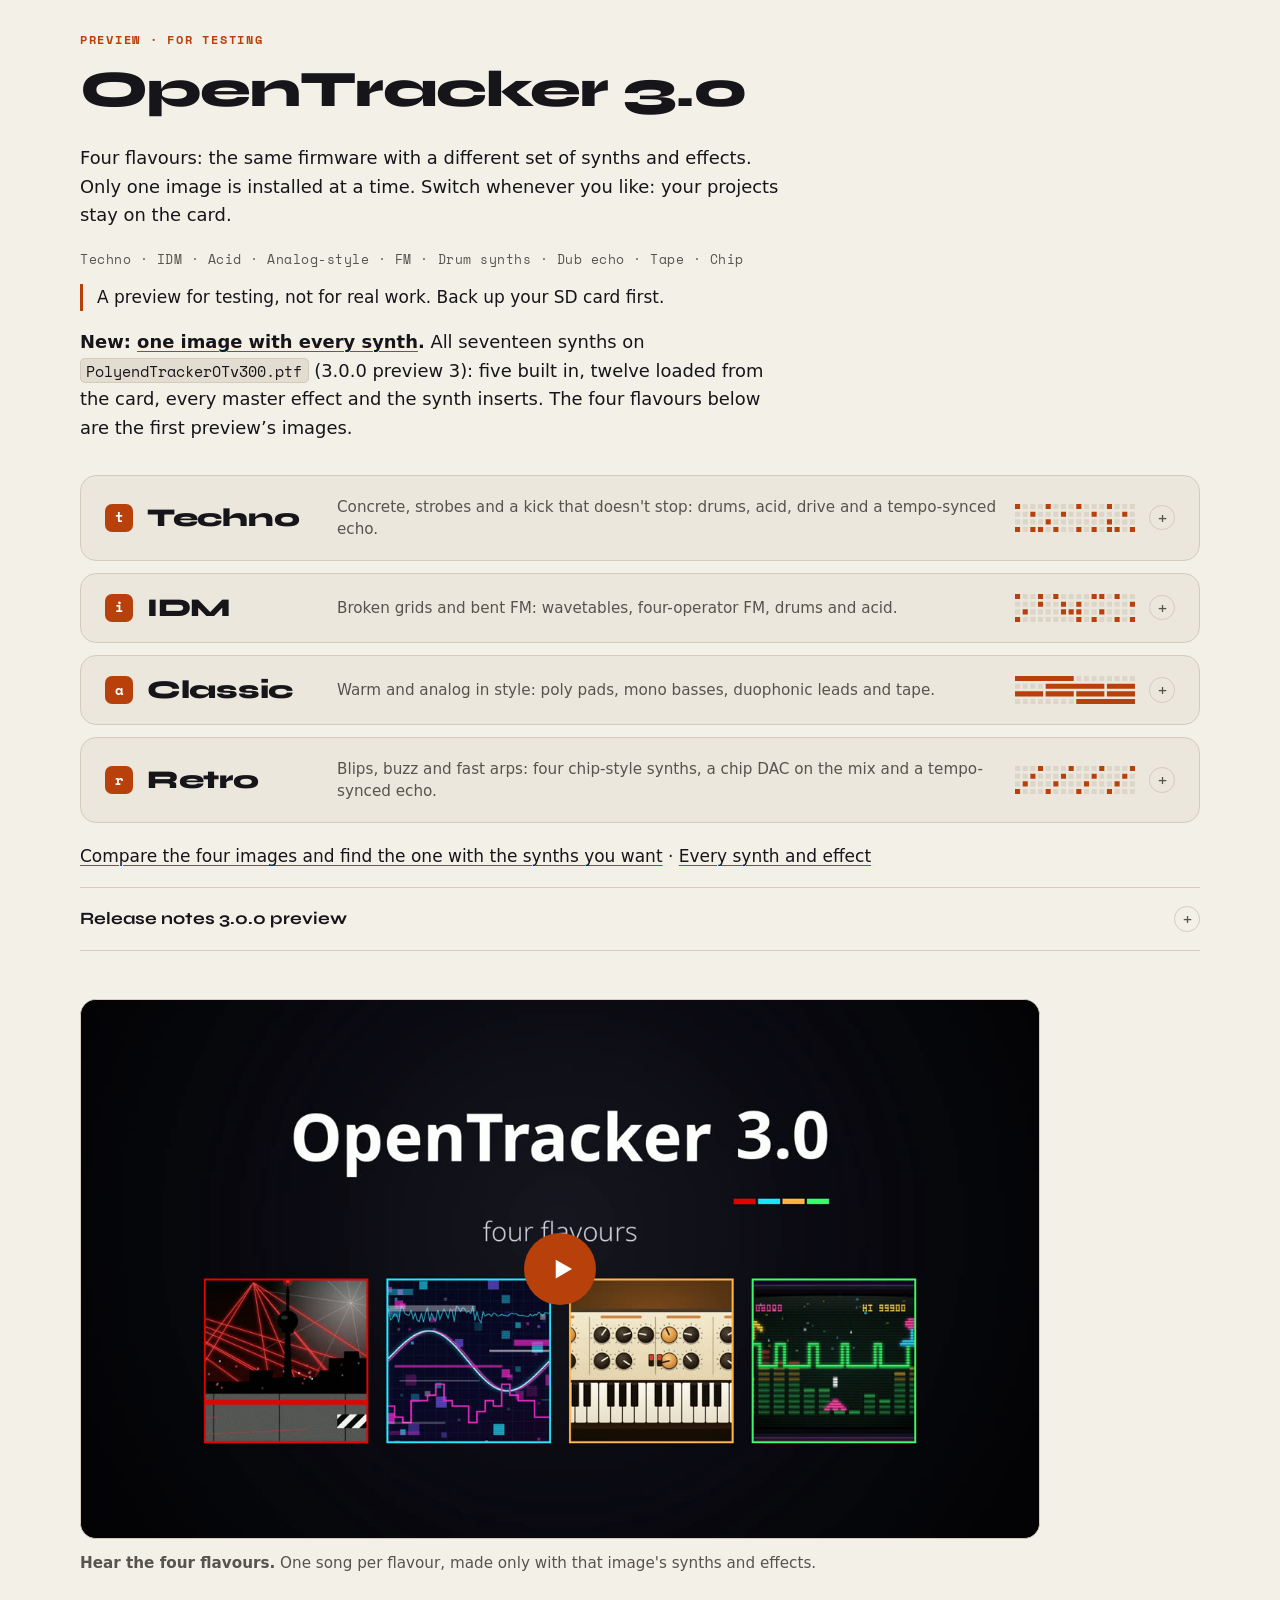
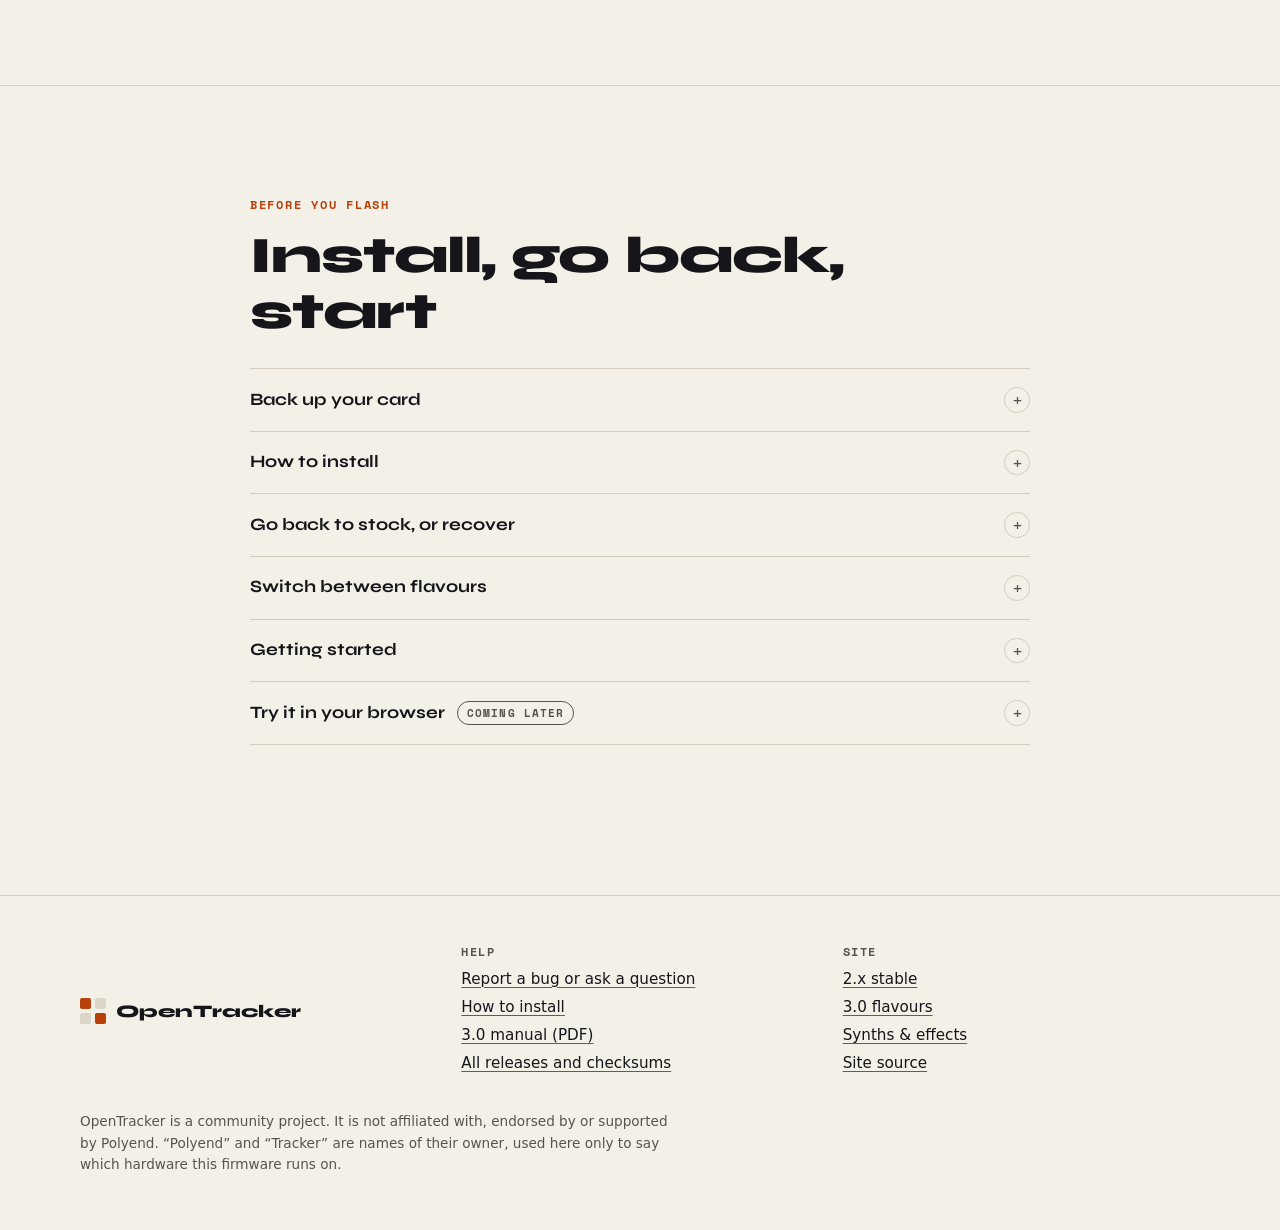
==== commit d6461953: "Site: 3.0.0 preview 3 Preview 3 is the 3.0 download: the Full image with twelve card synths, 1-Type " ====
--- a/2x.html
+++ b/2x.html
@@ -195,8 +195,8 @@
       image is installed at a time. Switch whenever you like: your projects stay on the card.</p>
       <p class="genres" aria-label="Styles">Techno &middot; IDM &middot; Acid &middot; Analog-style &middot; FM &middot; Drum synths &middot; Dub echo &middot; Tape &middot; Chip</p>
       <p class="warn">A preview for testing, not for real work. Back up your SD card first.</p>
-      <p class="lead"><strong>New: <a href="index.html">one image with every synth</a>.</strong> All fifteen synths on
-      <code>PolyendTrackerOTv300.ptf</code> (3.0.0 preview 2): five built in, ten loaded from the card, every master effect
+      <p class="lead"><strong>New: <a href="index.html">one image with every synth</a>.</strong> All seventeen synths on
+      <code>PolyendTrackerOTv300.ptf</code> (3.0.0 preview 3): five built in, twelve loaded from the card, every master effect
       and the synth inserts. The four flavours below are the first preview&rsquo;s images.</p>
       <div class="flavours" id="inside-h">
 <!-- GEN:flavour-sections -->
@@ -569,7 +569,7 @@
         <ul>
           <li><a href="https://github.com/opentracker-fw/opentracker-fw.github.io/issues">Report a bug or ask a question</a></li>
           <li><a href="index.html#install">How to install</a></li>
-          <li><a href="https://github.com/opentracker-fw/opentracker-fw.github.io/releases/download/v3.0.0-preview2/OpenTracker-3.0.0-Manual.pdf">3.0 manual (PDF)</a></li>
+          <li><a href="https://github.com/opentracker-fw/opentracker-fw.github.io/releases/download/v3.0.0-preview3/OpenTracker-3.0.0-Manual.pdf">3.0 manual (PDF)</a></li>
           <li><a href="downloads.html">All releases and checksums</a></li>
         </ul>
       </div>
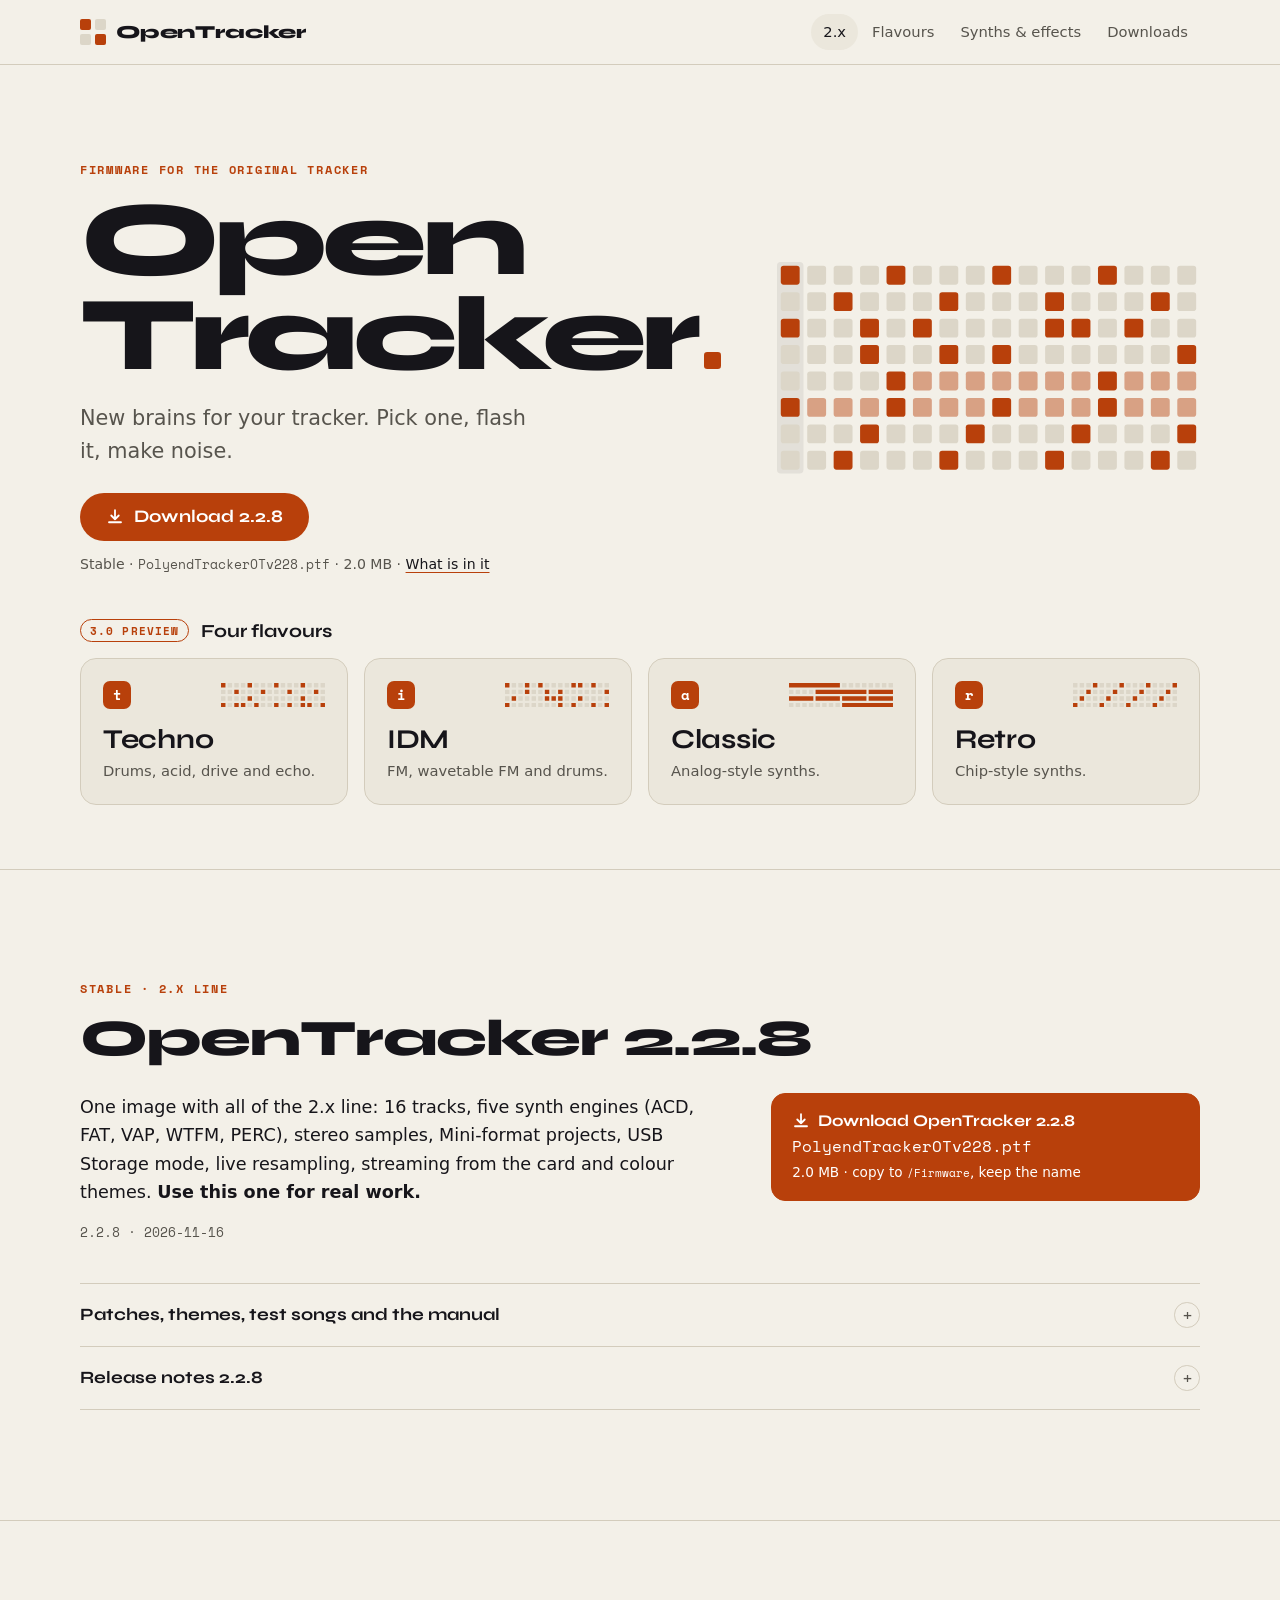
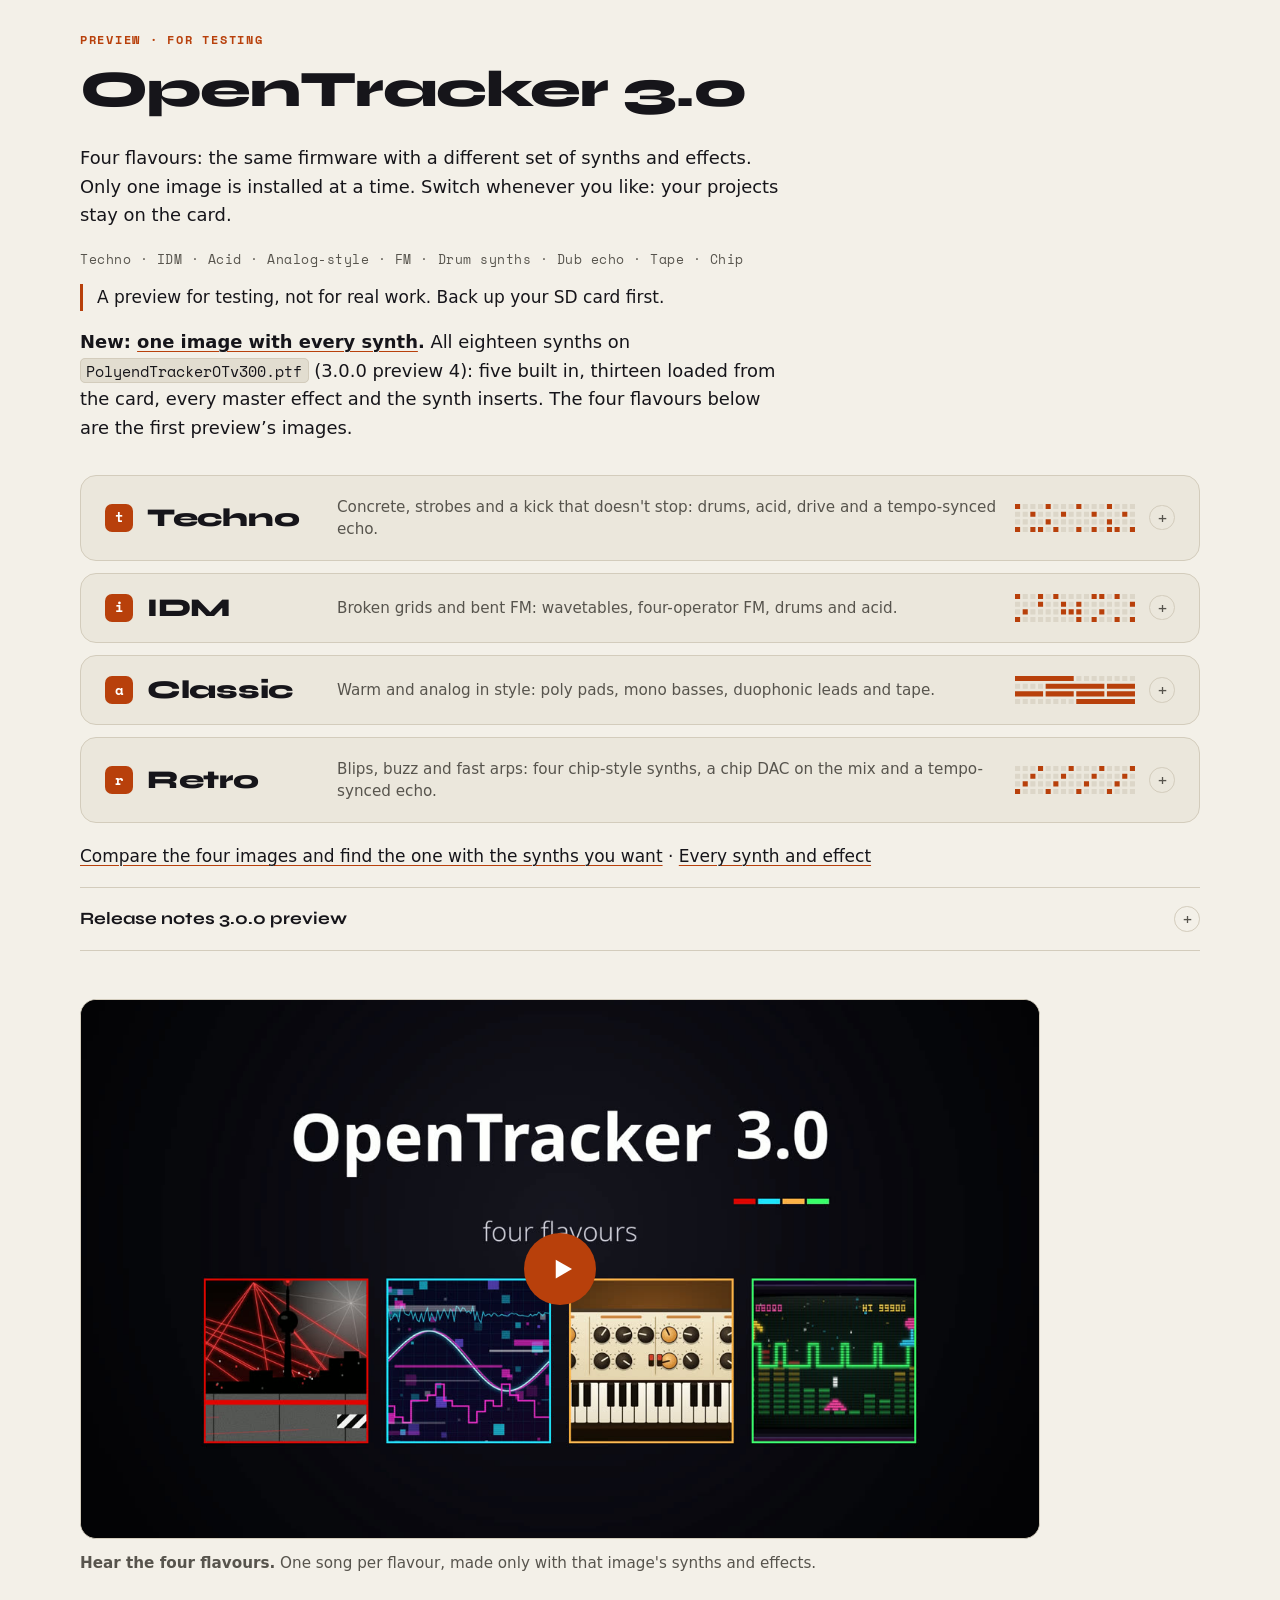
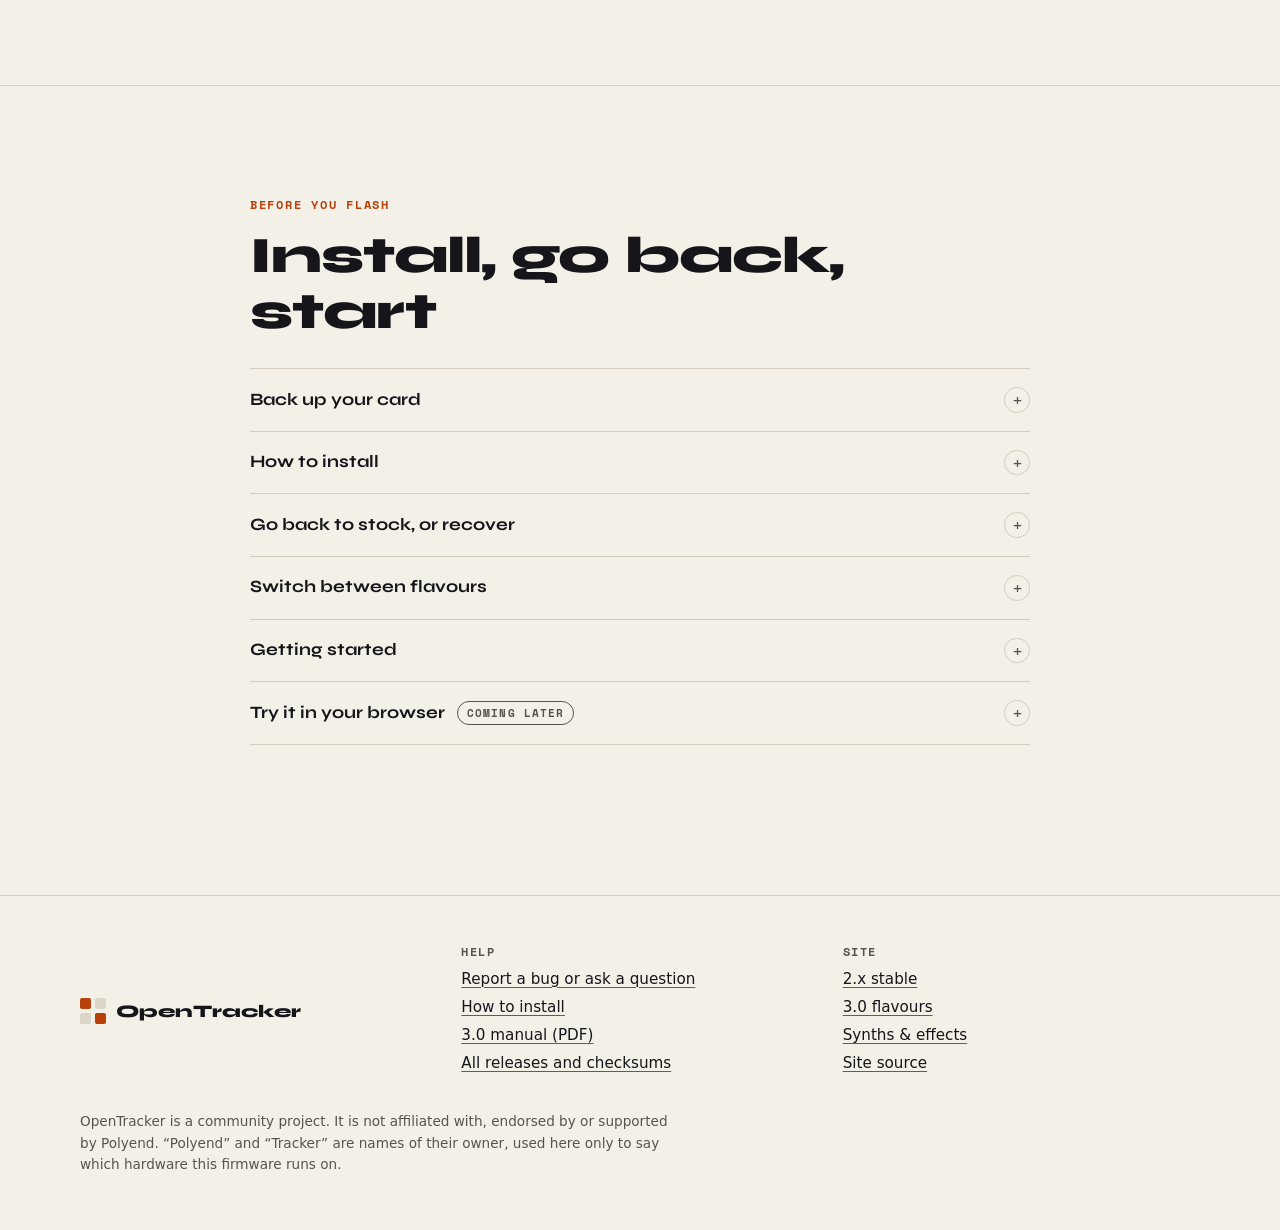
==== commit ced6c0de: "Site: 3.0.0 preview 4 Preview 4 is the 3.0 download: the Full image with thirteen card synths, the n" ====
--- a/2x.html
+++ b/2x.html
@@ -195,8 +195,8 @@
       image is installed at a time. Switch whenever you like: your projects stay on the card.</p>
       <p class="genres" aria-label="Styles">Techno &middot; IDM &middot; Acid &middot; Analog-style &middot; FM &middot; Drum synths &middot; Dub echo &middot; Tape &middot; Chip</p>
       <p class="warn">A preview for testing, not for real work. Back up your SD card first.</p>
-      <p class="lead"><strong>New: <a href="index.html">one image with every synth</a>.</strong> All seventeen synths on
-      <code>PolyendTrackerOTv300.ptf</code> (3.0.0 preview 3): five built in, twelve loaded from the card, every master effect
+      <p class="lead"><strong>New: <a href="index.html">one image with every synth</a>.</strong> All eighteen synths on
+      <code>PolyendTrackerOTv300.ptf</code> (3.0.0 preview 4): five built in, thirteen loaded from the card, every master effect
       and the synth inserts. The four flavours below are the first preview&rsquo;s images.</p>
       <div class="flavours" id="inside-h">
 <!-- GEN:flavour-sections -->
@@ -569,7 +569,7 @@
         <ul>
           <li><a href="https://github.com/opentracker-fw/opentracker-fw.github.io/issues">Report a bug or ask a question</a></li>
           <li><a href="index.html#install">How to install</a></li>
-          <li><a href="https://github.com/opentracker-fw/opentracker-fw.github.io/releases/download/v3.0.0-preview3/OpenTracker-3.0.0-Manual.pdf">3.0 manual (PDF)</a></li>
+          <li><a href="https://github.com/opentracker-fw/opentracker-fw.github.io/releases/download/v3.0.0-preview4/OpenTracker-3.0.0-Manual.pdf">3.0 manual (PDF)</a></li>
           <li><a href="downloads.html">All releases and checksums</a></li>
         </ul>
       </div>
